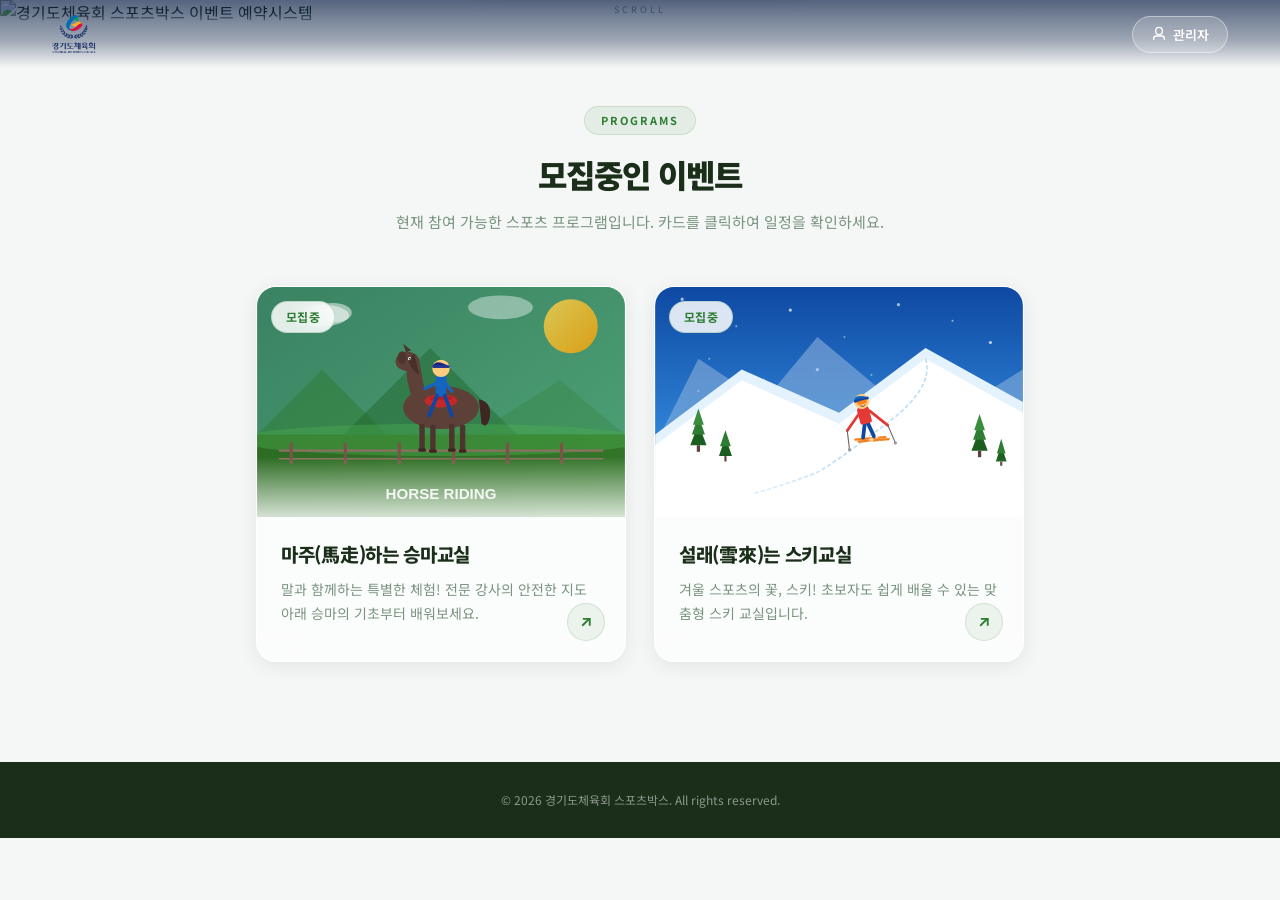
==== index.html @ 3f90113d "모바일/태블릿 반응형 최적화 및 캘린더 로딩 개선 - 3단계 브레이크포인트 추가 (1024px, 768px, 480px) - 모바일 모달 하단 시트(bottom-sheet) 전환 " ====
<!DOCTYPE html>
<html lang="ko">
<head>
    <meta charset="UTF-8">
    <meta name="viewport" content="width=device-width, initial-scale=1.0, viewport-fit=cover">
    <title>경기도체육회 스포츠박스 | 스포츠이벤트 예약</title>
    <link rel="icon" type="image/png" href="images/01_ci.png">
    <link rel="stylesheet" href="css/style.css">
    <link href="https://fonts.googleapis.com/css2?family=Noto+Sans+KR:wght@300;400;500;600;700;900&display=swap" rel="stylesheet">
</head>
<body>
    <!-- Header -->
    <header class="header">
        <div class="header-inner">
            <a href="index.html" class="logo">
                <span class="logo-icon">
                    <img src="images/01_ci.png" alt="경기도체육회 로고">
                </span>
            </a>
            <button class="admin-btn" onclick="location.href='admin.html'">
                <svg width="16" height="16" viewBox="0 0 24 24" fill="none" stroke="currentColor" stroke-width="2"><path d="M12 2a5 5 0 015 5v1a5 5 0 01-10 0V7a5 5 0 015-5z"/><path d="M20 21v-2a4 4 0 00-4-4H8a4 4 0 00-4 4v2"/></svg>
                관리자
            </button>
        </div>
    </header>

    <!-- Hero Section -->
    <section class="hero">
        <div class="hero-bg-image">
            <img src="images/hero-bg.png" alt="경기도체육회 스포츠박스 이벤트 예약시스템">
        </div>
        <div class="hero-overlay"></div>
        <div class="hero-bottom">
            <a href="#events" class="hero-cta cta-primary">
                <span>이벤트 둘러보기</span>
                <svg width="20" height="20" viewBox="0 0 24 24" fill="none" stroke="currentColor" stroke-width="2.5"><path d="M7 17l9.2-9.2M17 17V7.8H7.8"/></svg>
            </a>
            <div class="hero-stats glass">
                <div class="stat-item">
                    <span class="stat-number" id="statEvents">0</span>
                    <span class="stat-label">진행중 이벤트</span>
                </div>
                <div class="stat-divider"></div>
                <div class="stat-item">
                    <span class="stat-number">2026</span>
                    <span class="stat-label">시즌</span>
                </div>
                <div class="stat-divider"></div>
                <div class="stat-item">
                    <span class="stat-number">OPEN</span>
                    <span class="stat-label">모집상태</span>
                </div>
            </div>
        </div>
        <div class="hero-scroll-indicator">
            <div class="scroll-line"></div>
            <span>SCROLL</span>
        </div>
    </section>

    <!-- Events Section -->
    <section id="events" class="events-section">
        <div class="container">
            <div class="section-header">
                <div class="section-tag">PROGRAMS</div>
                <h2 class="section-title">모집중인 이벤트</h2>
                <p class="section-desc">현재 참여 가능한 스포츠 프로그램입니다. 카드를 클릭하여 일정을 확인하세요.</p>
            </div>
            <div class="events-carousel" id="eventsCarousel">
                <!-- JS로 렌더링 -->
            </div>
        </div>
    </section>

    <!-- Event Action Modal -->
    <div class="modal-overlay" id="eventActionModal">
        <div class="modal modal-reservation modal-glass">
            <button class="modal-close" onclick="closeEventActionModal()">
                <svg width="20" height="20" viewBox="0 0 24 24" fill="none" stroke="currentColor" stroke-width="2.5"><line x1="18" y1="6" x2="6" y2="18"/><line x1="6" y1="6" x2="18" y2="18"/></svg>
            </button>
            <div class="modal-header">
                <div class="modal-icon">
                    <svg width="24" height="24" viewBox="0 0 24 24" fill="none" stroke="currentColor" stroke-width="2"><polygon points="23 7 16 12 23 17 23 7"/><rect x="1" y="5" width="15" height="14" rx="2"/></svg>
                </div>
                <h3 id="actionEventTitle">이벤트 선택</h3>
                <p class="modal-subtitle" id="actionEventDesc"></p>
            </div>
            <div style="display:flex;flex-direction:column;gap:10px;padding:0 28px 28px;">
                <button type="button" class="btn-primary" id="btnWatchVideo" onclick="openEventVideo()" style="width:100%;">영상으로 확인하기</button>
                <button type="button" class="btn-submit" onclick="startReservationFromAction()">예약하기</button>
            </div>
        </div>
    </div>

    <!-- Calendar Modal -->
    <div class="modal-overlay" id="calendarModal">
        <div class="modal modal-calendar modal-glass">
            <button class="modal-close" onclick="closeCalendarModal()">
                <svg width="20" height="20" viewBox="0 0 24 24" fill="none" stroke="currentColor" stroke-width="2.5"><line x1="18" y1="6" x2="6" y2="18"/><line x1="6" y1="6" x2="18" y2="18"/></svg>
            </button>
            <div class="modal-header">
                <div class="modal-icon">
                    <svg width="24" height="24" viewBox="0 0 24 24" fill="none" stroke="currentColor" stroke-width="2"><rect x="3" y="4" width="18" height="18" rx="2"/><line x1="16" y1="2" x2="16" y2="6"/><line x1="8" y1="2" x2="8" y2="6"/><line x1="3" y1="10" x2="21" y2="10"/></svg>
                </div>
                <h3 id="calendarEventTitle">이벤트 일정</h3>
                <p id="calendarEventDesc" class="modal-subtitle"></p>
            </div>
            <div class="calendar-nav">
                <button class="cal-nav-btn glass-btn" id="calPrev">
                    <svg width="18" height="18" viewBox="0 0 24 24" fill="none" stroke="currentColor" stroke-width="2.5"><polyline points="15 18 9 12 15 6"/></svg>
                </button>
                <span class="cal-month" id="calMonth"></span>
                <button class="cal-nav-btn glass-btn" id="calNext">
                    <svg width="18" height="18" viewBox="0 0 24 24" fill="none" stroke="currentColor" stroke-width="2.5"><polyline points="9 18 15 12 9 6"/></svg>
                </button>
            </div>
            <div class="calendar-grid">
                <div class="cal-header">
                    <span class="cal-day-name sun">일</span>
                    <span class="cal-day-name">월</span>
                    <span class="cal-day-name">화</span>
                    <span class="cal-day-name">수</span>
                    <span class="cal-day-name">목</span>
                    <span class="cal-day-name">금</span>
                    <span class="cal-day-name sat">토</span>
                </div>
                <div class="cal-body" id="calBody"></div>
            </div>
            <div class="calendar-legend">
                <span class="legend-item"><span class="legend-dot available"></span> 예약가능일</span>
            </div>
        </div>
    </div>

    <!-- Reservation Modal -->
    <div class="modal-overlay" id="reservationModal">
        <div class="modal modal-reservation modal-glass">
            <button class="modal-close" onclick="closeReservationModal()">
                <svg width="20" height="20" viewBox="0 0 24 24" fill="none" stroke="currentColor" stroke-width="2.5"><line x1="18" y1="6" x2="6" y2="18"/><line x1="6" y1="6" x2="18" y2="18"/></svg>
            </button>
            <div class="modal-header">
                <div class="modal-icon purple">
                    <svg width="24" height="24" viewBox="0 0 24 24" fill="none" stroke="currentColor" stroke-width="2"><path d="M16 4h2a2 2 0 012 2v14a2 2 0 01-2 2H6a2 2 0 01-2-2V6a2 2 0 012-2h2"/><rect x="8" y="2" width="8" height="4" rx="1"/></svg>
                </div>
                <h3>예약 신청</h3>
                <p class="modal-subtitle" id="reservationEventName"></p>
            </div>
            <form id="reservationForm" onsubmit="submitReservation(event)">
                <div class="form-group">
                    <label>예약일자</label>
                    <input type="text" id="resDate" readonly class="form-input form-input-glass">
                </div>
                <div class="form-group">
                    <label>단체명 <span class="required">*</span></label>
                    <input type="text" id="resGroup" required class="form-input form-input-glass" placeholder="단체명을 입력하세요">
                </div>
                <div class="form-group">
                    <label>담당자 <span class="required">*</span></label>
                    <input type="text" id="resManager" required class="form-input form-input-glass" placeholder="담당자 성함을 입력하세요">
                </div>
                <div class="form-group">
                    <label>연락처 <span class="required">*</span></label>
                    <input type="tel" id="resContact" required class="form-input form-input-glass" placeholder="010-0000-0000">
                </div>
                <div class="form-group">
                    <label>참여인원 <span class="required">*</span></label>
                    <input type="number" id="resCount" required min="1" class="form-input form-input-glass" placeholder="참여 인원수를 입력하세요">
                    <p class="form-error" id="resError" style="display:none;"></p>
                </div>
                <button type="submit" class="btn-submit" id="btnSubmitRes">예약하기</button>
            </form>
        </div>
    </div>

    <!-- Success Modal -->
    <div class="modal-overlay" id="successModal">
        <div class="modal modal-success modal-glass">
            <div class="success-icon">
                <div class="success-ring"></div>
                <svg viewBox="0 0 80 80" fill="none">
                    <circle cx="40" cy="40" r="36" fill="rgba(76,175,80,0.15)"/>
                    <path d="M24 40 L35 51 L56 30" stroke="#4CAF50" stroke-width="4" stroke-linecap="round" stroke-linejoin="round" fill="none" class="check-path"/>
                </svg>
            </div>
            <h3>예약이 완료되었습니다</h3>
            <p class="success-msg">내부 심사 후 예약이 확정되면<br>담당자분께 연락드리겠습니다.</p>
            <button class="btn-confirm" onclick="closeSuccessModal()">확인</button>
        </div>
    </div>

    <!-- Footer -->
    <footer class="footer glass">
        <div class="container">
            <p>&copy; 2026 경기도체육회 스포츠박스. All rights reserved.</p>
        </div>
    </footer>

    <script src="js/app.js"></script>
</body>
</html>
---- css/style.css ----
/* ===== CSS Variables - Nature/Sports Theme ===== */
:root {
    --primary: #2e7d32;
    --primary-light: #4caf50;
    --primary-dark: #1b5e20;
    --secondary: #1565c0;
    --secondary-light: #42a5f5;
    --accent: #ff8f00;
    --accent-light: #ffb300;

    --bg: #f4f7f5;
    --bg-card: rgba(255, 255, 255, 0.65);
    --bg-card-solid: #ffffff;
    --glass-bg: rgba(255, 255, 255, 0.55);
    --glass-border: rgba(255, 255, 255, 0.7);
    --glass-shadow: 0 8px 32px rgba(0, 0, 0, 0.08);
    --glass-dark: rgba(30, 60, 40, 0.55);
    --glass-dark-border: rgba(255, 255, 255, 0.15);

    --text: #1a2e1a;
    --text-secondary: #4a6350;
    --text-muted: #7a9480;
    --text-white: #ffffff;

    --success: #2e7d32;
    --danger: #c62828;
    --warning: #f57f17;

    --radius: 20px;
    --radius-sm: 12px;
    --radius-xs: 8px;

    --shadow-sm: 0 2px 8px rgba(0,0,0,0.06);
    --shadow-md: 0 4px 20px rgba(0,0,0,0.08);
    --shadow-lg: 0 8px 40px rgba(0,0,0,0.1);
}

/* ===== Reset & Base ===== */
*, *::before, *::after { margin: 0; padding: 0; box-sizing: border-box; }
html { scroll-behavior: smooth; }
body {
    font-family: 'Noto Sans KR', -apple-system, sans-serif;
    background: var(--bg);
    color: var(--text);
    line-height: 1.6;
    overflow-x: hidden;
    min-height: 100vh;
}
a { text-decoration: none; color: inherit; }
button { cursor: pointer; border: none; font-family: inherit; }
input, select, textarea { font-family: inherit; }
.container { max-width: 1200px; margin: 0 auto; padding: 0 24px; }

/* ===== Header ===== */
.header {
    position: absolute; top: 0; left: 0; right: 0; z-index: 100;
    height: 68px;
    background: linear-gradient(180deg, rgba(10, 30, 70, 0.68) 0%, rgba(10, 30, 70, 0.36) 60%, rgba(10, 30, 70, 0) 100%);
    border-bottom: none;
    box-shadow: none;
    transition: all 0.3s;
}
.header.scrolled {
    position: fixed;
    background: linear-gradient(90deg, rgba(21, 101, 192, 0.82) 0%, rgba(46, 125, 50, 0.82) 100%);
    backdrop-filter: blur(12px); -webkit-backdrop-filter: blur(12px);
    box-shadow: 0 8px 24px rgba(0, 0, 0, 0.18);
}
.header-inner {
    max-width: 1200px; margin: 0 auto; padding: 0 12px;
    display: flex; align-items: center; justify-content: space-between; height: 100%;
}
.logo { display: flex; align-items: center; gap: 10px; }
.logo-icon { width: 44px; height: 44px; display: flex; }
.logo-icon svg, .logo-icon img { width: 100%; height: 100%; object-fit: contain; }
.logo-text strong { display: block; font-size: 15px; font-weight: 800; color: var(--primary-dark); }
.logo-text span { font-size: 10px; color: var(--text-muted); letter-spacing: 2px; font-weight: 600; }
.admin-btn {
    display: flex; align-items: center; gap: 6px;
    padding: 8px 18px; border-radius: 50px; font-size: 13px; font-weight: 600;
    color: #fff;
    background: rgba(255, 255, 255, 0.18);
    border: 1px solid rgba(255, 255, 255, 0.42);
    transition: all 0.3s;
}
.admin-btn:hover {
    background: #fff;
    color: #0d2d5f;
    border-color: #fff;
}

/* ===== Hero Section ===== */
.hero {
    position: relative; width: 100%;
    overflow: hidden;
}
.hero-bg-image {
    width: 100%;
    display: block;
}
.hero-bg-image img {
    width: 100%;
    height: auto;
    display: block;
}
.hero-overlay {
    position: absolute; bottom: 0; left: 0; right: 0;
    height: 50%;
    background: linear-gradient(to bottom, transparent 0%, rgba(244,247,245,0.6) 70%, var(--bg) 100%);
    z-index: 1; pointer-events: none;
}
.hero-bottom {
    position: absolute; bottom: 0; left: 0; right: 0;
    z-index: 2;
    display: flex; flex-direction: column; align-items: center; gap: 16px;
    padding: 0 24px 32px; text-align: center;
}
.hero-cta {
    display: inline-flex; align-items: center; gap: 10px;
    padding: 14px 32px; border-radius: 50px;
    font-weight: 700; font-size: 15px; transition: all 0.35s ease;
}
.cta-primary {
    background: var(--primary);
    color: #fff;
    box-shadow: 0 4px 20px rgba(46, 125, 50, 0.35);
}
.cta-primary:hover {
    transform: translateY(-2px);
    box-shadow: 0 8px 30px rgba(46, 125, 50, 0.45);
    background: var(--primary-dark);
}
.cta-primary svg { transition: transform 0.3s; }
.cta-primary:hover svg { transform: translate(3px, -3px); }

.hero-stats {
    display: inline-flex; align-items: center;
    border-radius: 60px; padding: 14px 36px;
    background: rgba(255, 255, 255, 0.7);
    backdrop-filter: blur(16px); -webkit-backdrop-filter: blur(16px);
    border: 1px solid rgba(255, 255, 255, 0.8);
    box-shadow: 0 4px 24px rgba(0, 0, 0, 0.08);
}
.stat-item { text-align: center; padding: 0 20px; }
.stat-number { display: block; font-size: 20px; font-weight: 900; color: var(--primary-dark); }
.stat-label { font-size: 10px; color: var(--text-muted); letter-spacing: 1px; text-transform: uppercase; font-weight: 600; }
.stat-divider { width: 1px; height: 32px; background: rgba(0,0,0,0.08); }

.hero-scroll-indicator {
    position: absolute; bottom: 8px; left: 50%;
    transform: translateX(-50%);
    display: flex; flex-direction: column; align-items: center; gap: 6px;
    color: var(--text-muted); font-size: 9px; letter-spacing: 3px; z-index: 2;
}
.scroll-line {
    width: 1px; height: 28px;
    background: linear-gradient(to bottom, var(--primary-light), transparent);
    animation: scrollPulse 2s ease-in-out infinite;
}
@keyframes scrollPulse {
    0%, 100% { opacity: 0.3; transform: scaleY(0.7); }
    50% { opacity: 1; transform: scaleY(1); }
}

/* ===== Events Section ===== */
.events-section {
    padding: 80px 0 100px;
    position: relative; z-index: 1;
    background: var(--bg);
}
.section-header { text-align: center; margin-bottom: 52px; }
.section-tag {
    display: inline-block;
    background: rgba(46, 125, 50, 0.08);
    border: 1px solid rgba(46, 125, 50, 0.15);
    border-radius: 50px; padding: 5px 16px;
    font-size: 11px; font-weight: 700; letter-spacing: 2px;
    color: var(--primary);
    margin-bottom: 14px;
}
.section-title {
    font-size: 32px; font-weight: 900; margin-bottom: 10px;
    color: var(--text); letter-spacing: -1px;
}
.section-desc { color: var(--text-muted); font-size: 15px; }

/* ===== Event Cards ===== */
.events-carousel {
    display: flex; gap: 28px; justify-content: center; flex-wrap: wrap;
}
.event-card {
    width: 370px; border-radius: var(--radius); overflow: hidden;
    background: var(--bg-card);
    backdrop-filter: blur(16px); -webkit-backdrop-filter: blur(16px);
    border: 1px solid rgba(255, 255, 255, 0.8);
    transition: all 0.45s cubic-bezier(0.23, 1, 0.32, 1);
    cursor: pointer; position: relative;
    box-shadow: var(--shadow-md);
}
.event-card:hover {
    transform: translateY(-10px);
    box-shadow: 0 16px 48px rgba(46, 125, 50, 0.15),
                0 4px 12px rgba(0, 0, 0, 0.06);
    border-color: rgba(46, 125, 50, 0.2);
}
.event-card-image {
    width: 100%; height: 230px; overflow: hidden; position: relative;
}
.event-card-image::after {
    content: ''; position: absolute; bottom: 0; left: 0; right: 0; height: 60px;
    background: linear-gradient(to top, rgba(255,255,255,0.8), transparent);
}
.event-card-image img, .event-card-image svg {
    width: 100%; height: 100%; object-fit: cover; display: block;
    transition: transform 0.5s cubic-bezier(0.23, 1, 0.32, 1);
}
.event-card:hover .event-card-image img,
.event-card:hover .event-card-image svg {
    transform: scale(1.06);
}
.event-card-badge {
    position: absolute; top: 14px; left: 14px; z-index: 2;
    padding: 5px 14px; border-radius: 50px; font-size: 12px; font-weight: 700;
    background: rgba(255,255,255,0.85);
    backdrop-filter: blur(8px); -webkit-backdrop-filter: blur(8px);
    border: 1px solid rgba(46, 125, 50, 0.2);
    color: var(--primary);
    letter-spacing: 0.3px;
}
.event-card-badge.closed {
    color: var(--text-muted); border-color: rgba(0,0,0,0.08);
}
.event-card-badge.preparing {
    color: var(--warning); border-color: rgba(245,127,23,0.2);
}
.event-card-body {
    padding: 22px 24px 24px; position: relative;
}
.event-card-title {
    font-size: 19px; font-weight: 800; margin-bottom: 8px;
    color: var(--text); letter-spacing: -0.3px;
}
.event-card-desc {
    font-size: 14px; color: var(--text-muted); line-height: 1.7;
    margin-bottom: 12px;
}
.event-card-arrow {
    position: absolute; bottom: 20px; right: 20px;
    width: 38px; height: 38px; border-radius: 50%;
    background: rgba(46, 125, 50, 0.08);
    border: 1px solid rgba(46, 125, 50, 0.15);
    display: flex; align-items: center; justify-content: center;
    transition: all 0.3s ease; color: var(--primary);
}
.event-card:hover .event-card-arrow {
    background: var(--primary); color: #fff;
    transform: translate(2px, -2px);
    box-shadow: 0 4px 12px rgba(46,125,50,0.25);
}

/* ===== Modals ===== */
.modal-overlay {
    display: none; position: fixed; inset: 0; z-index: 1000;
    background: rgba(0, 0, 0, 0.35);
    backdrop-filter: blur(6px); -webkit-backdrop-filter: blur(6px);
    justify-content: center; align-items: center;
    animation: fadeIn 0.2s;
}
.modal-overlay.active { display: flex; }
.modal {
    position: relative; max-height: 90vh; overflow-y: auto;
    animation: modalSlideUp 0.4s cubic-bezier(0.23, 1, 0.32, 1);
    border-radius: var(--radius);
    background: rgba(255, 255, 255, 0.82);
    backdrop-filter: blur(24px); -webkit-backdrop-filter: blur(24px);
    border: 1px solid rgba(255, 255, 255, 0.9);
    box-shadow: 0 25px 80px rgba(0, 0, 0, 0.12);
}
.modal-close {
    position: absolute; top: 16px; right: 16px;
    background: rgba(0,0,0,0.04); border: 1px solid rgba(0,0,0,0.06);
    border-radius: 50%; width: 34px; height: 34px;
    display: flex; align-items: center; justify-content: center;
    color: var(--text-muted); transition: all 0.3s; line-height: 1;
}
.modal-close:hover { background: rgba(198,40,40,0.08); color: var(--danger); border-color: rgba(198,40,40,0.15); }
.modal-header { padding: 28px 28px 12px; }
.modal-header h3 { font-size: 20px; font-weight: 800; color: var(--text); }
.modal-subtitle { color: var(--text-muted); font-size: 13px; margin-top: 4px; }
.modal-icon {
    width: 44px; height: 44px; border-radius: 12px;
    background: rgba(46, 125, 50, 0.08);
    border: 1px solid rgba(46, 125, 50, 0.12);
    display: flex; align-items: center; justify-content: center;
    margin-bottom: 14px; color: var(--primary);
}
.modal-icon.purple {
    background: rgba(21, 101, 192, 0.08);
    border-color: rgba(21, 101, 192, 0.12);
    color: var(--secondary);
}

/* Calendar Modal */
.modal-calendar { width: 500px; padding-bottom: 20px; }
.calendar-nav {
    display: flex; align-items: center; justify-content: center; gap: 18px;
    padding: 8px 28px 14px;
}
.cal-nav-btn {
    width: 36px; height: 36px; border-radius: 10px;
    display: flex; align-items: center; justify-content: center;
    color: var(--text-secondary);
    background: rgba(0,0,0,0.03); border: 1px solid rgba(0,0,0,0.06);
    transition: all 0.2s;
}
.cal-nav-btn:hover { background: var(--primary); color: #fff; border-color: var(--primary); }
.cal-nav-btn:disabled {
    opacity: 0.35;
    cursor: not-allowed;
    pointer-events: none;
}
.cal-month { font-size: 17px; font-weight: 800; min-width: 130px; text-align: center; color: var(--text); }
.calendar-grid { padding: 0 22px; }
.cal-header {
    display: grid; grid-template-columns: repeat(7, 1fr); text-align: center;
    margin-bottom: 6px;
}
.cal-day-name {
    font-size: 12px; font-weight: 700; padding: 8px 0;
    color: var(--text-muted); letter-spacing: 1px;
}
.cal-day-name.sun { color: var(--danger); }
.cal-day-name.sat { color: var(--secondary); }
.cal-body { display: grid; grid-template-columns: repeat(7, 1fr); gap: 3px; }
.cal-day {
    aspect-ratio: 1; display: flex; align-items: center; justify-content: center;
    border-radius: 10px; font-size: 14px; font-weight: 500;
    color: var(--text-muted); position: relative;
    transition: all 0.2s ease;
}
.cal-day.other { color: #ccc; }
.cal-day.today {
    font-weight: 800; color: var(--primary);
    background: rgba(46, 125, 50, 0.06);
}
.cal-day.available {
    background: rgba(46, 125, 50, 0.08);
    border: 1px solid rgba(46, 125, 50, 0.15);
    color: var(--primary); cursor: pointer; font-weight: 700;
}
.cal-day.available:hover {
    background: var(--primary); color: #fff;
    border-color: var(--primary);
    transform: scale(1.08);
    box-shadow: 0 4px 12px rgba(46,125,50,0.25);
}
.cal-day.available::after {
    content: ''; position: absolute; bottom: 4px; width: 4px; height: 4px;
    border-radius: 50%; background: var(--primary-light);
}

/* Calendar Skeleton Loading */
.skeleton-day {
    pointer-events: none;
}
.skeleton-pulse {
    width: 60%; height: 14px; border-radius: 4px;
    background: linear-gradient(90deg, rgba(0,0,0,0.04) 25%, rgba(0,0,0,0.08) 50%, rgba(0,0,0,0.04) 75%);
    background-size: 200% 100%;
    animation: shimmer 1.5s ease-in-out infinite;
}
@keyframes shimmer {
    0% { background-position: 200% 0; }
    100% { background-position: -200% 0; }
}

.calendar-legend {
    display: flex; gap: 20px; justify-content: center; padding: 18px;
    font-size: 12px; color: var(--text-muted);
}
.legend-item { display: flex; align-items: center; gap: 6px; }
.legend-dot { width: 8px; height: 8px; border-radius: 50%; display: inline-block; }
.legend-dot.available { background: var(--primary-light); }

/* Form Error */
.form-error {
    color: var(--danger); font-size: 13px; font-weight: 600;
    margin-top: 6px; padding: 6px 10px;
    background: rgba(198,40,40,0.06);
    border: 1px solid rgba(198,40,40,0.12);
    border-radius: var(--radius-xs);
}

/* Reservation Modal */
.modal-reservation { width: 440px; padding: 0 28px 28px; }
.form-group { margin-bottom: 16px; }
.form-group label {
    display: block; font-size: 12px; font-weight: 700; margin-bottom: 6px;
    color: var(--text-secondary); letter-spacing: 0.3px;
}
.required { color: var(--danger); }
.form-input {
    width: 100%; padding: 12px 14px;
    border: 1.5px solid rgba(0,0,0,0.08);
    border-radius: var(--radius-sm); font-size: 14px;
    background: rgba(255,255,255,0.6);
    backdrop-filter: blur(8px); -webkit-backdrop-filter: blur(8px);
    color: var(--text);
    outline: none; transition: all 0.3s;
}
.form-input:focus {
    border-color: var(--primary);
    background: rgba(255,255,255,0.9);
    box-shadow: 0 0 0 3px rgba(46, 125, 50, 0.08);
}
.form-input::placeholder { color: #aaa; }
textarea.form-input { resize: vertical; }
select.form-input { cursor: pointer; }
.btn-submit {
    width: 100%; padding: 13px; border-radius: var(--radius-sm);
    background: var(--primary);
    color: #fff; font-size: 15px; font-weight: 700; margin-top: 8px;
    transition: all 0.3s; border: none;
    box-shadow: 0 4px 16px rgba(46,125,50,0.25);
}
.btn-submit:hover {
    background: var(--primary-dark);
    box-shadow: 0 6px 24px rgba(46,125,50,0.35);
    transform: translateY(-1px);
}
.btn-submit:disabled { opacity: 0.5; cursor: not-allowed; transform: none; box-shadow: none; }

/* Success Modal */
.modal-success {
    width: 380px; padding: 48px 32px 36px; text-align: center;
}
.success-icon { margin-bottom: 20px; position: relative; display: inline-block; }
.success-icon svg { width: 80px; height: 80px; position: relative; z-index: 1; }
.success-ring {
    position: absolute; inset: -8px; border-radius: 50%;
    border: 2px solid rgba(46, 125, 50, 0.25);
    animation: ringPulse 2s ease-in-out infinite;
}
@keyframes ringPulse {
    0%, 100% { transform: scale(1); opacity: 0.5; }
    50% { transform: scale(1.15); opacity: 0; }
}
.check-path {
    stroke-dasharray: 60; stroke-dashoffset: 60;
    animation: drawCheck 0.6s ease-out 0.3s forwards;
}
@keyframes drawCheck { to { stroke-dashoffset: 0; } }
.modal-success h3 { font-size: 19px; font-weight: 800; margin-bottom: 10px; color: var(--primary); }
.success-msg { color: var(--text-muted); font-size: 14px; line-height: 1.8; margin-bottom: 28px; }
.btn-confirm {
    padding: 12px 48px; border-radius: var(--radius-sm);
    background: var(--primary); color: #fff;
    font-size: 15px; font-weight: 700; transition: all 0.3s;
    border: none; box-shadow: 0 4px 16px rgba(46,125,50,0.2);
}
.btn-confirm:hover { background: var(--primary-dark); transform: translateY(-1px); }

/* ===== Footer ===== */
.footer {
    position: relative; z-index: 1;
    background: #1a2e1a;
    text-align: center; padding: 28px 0; font-size: 12px;
    color: rgba(255,255,255,0.5);
}

/* ===== Animations ===== */
@keyframes fadeIn { from { opacity: 0; } to { opacity: 1; } }
@keyframes modalSlideUp {
    from { opacity: 0; transform: translateY(30px) scale(0.97); }
    to { opacity: 1; transform: translateY(0) scale(1); }
}

/* ============================================
   ADMIN STYLES
   ============================================ */
.admin-body { background: var(--bg); color: var(--text); }

/* Login */
.login-screen {
    min-height: 100vh; display: flex; align-items: center; justify-content: center;
    position: relative; overflow: hidden;
    background: linear-gradient(135deg, #e8f5e9 0%, #e3f2fd 100%);
}
.login-screen::before {
    content: ''; position: absolute; width: 500px; height: 500px;
    background: radial-gradient(circle, rgba(46,125,50,0.15), transparent 70%);
    top: 50%; left: 50%; transform: translate(-50%, -50%);
}
.login-card {
    background: rgba(255, 255, 255, 0.75);
    backdrop-filter: blur(24px); -webkit-backdrop-filter: blur(24px);
    border: 1px solid rgba(255, 255, 255, 0.9);
    border-radius: var(--radius); padding: 44px 40px;
    width: 400px; box-shadow: 0 20px 60px rgba(0, 0, 0, 0.08);
    position: relative; z-index: 1;
}
.login-logo { text-align: left; margin-bottom: 32px; }
.login-logo .logo-icon { margin: 0 0 14px; display: flex; justify-content: flex-start; }
.login-logo .logo-icon svg { width: 52px; height: 52px; }
.login-logo h2 { font-size: 20px; font-weight: 800; color: var(--text); }
.login-logo p { color: var(--text-muted); font-size: 13px; margin-top: 4px; }
.login-error { color: var(--danger); font-size: 13px; margin-bottom: 8px; min-height: 20px; }

/* Admin Layout */
.admin-header {
    background: rgba(255, 255, 255, 0.85);
    backdrop-filter: blur(20px); -webkit-backdrop-filter: blur(20px);
    border-bottom: 1px solid rgba(0,0,0,0.06);
    height: 60px; position: sticky; top: 0; z-index: 50;
}
.admin-header-right { display: flex; gap: 8px; }
.btn-outline {
    padding: 7px 16px; border-radius: var(--radius-xs); font-size: 13px; font-weight: 600;
    background: rgba(0,0,0,0.02); border: 1px solid rgba(0,0,0,0.08);
    color: var(--text-secondary); transition: all 0.3s;
}
.btn-outline:hover { border-color: var(--primary); color: var(--primary); background: rgba(46,125,50,0.04); }
.admin-content { display: flex; min-height: calc(100vh - 60px); }

.admin-sidebar {
    width: 230px;
    background: rgba(255, 255, 255, 0.6);
    backdrop-filter: blur(12px); -webkit-backdrop-filter: blur(12px);
    border-right: 1px solid rgba(0,0,0,0.05);
    padding: 20px 0;
}
.admin-sidebar ul { list-style: none; }
.admin-sidebar li {
    display: flex; align-items: center; gap: 10px;
    padding: 12px 24px; font-size: 14px; font-weight: 500;
    cursor: pointer; transition: all 0.3s; color: var(--text-secondary);
    border-left: 3px solid transparent; margin: 2px 0;
}
.admin-sidebar li:hover { background: rgba(46,125,50,0.04); color: var(--primary); }
.admin-sidebar li.active {
    background: rgba(46, 125, 50, 0.06);
    color: var(--primary); font-weight: 700;
    border-left-color: var(--primary);
}
.admin-main { flex: 1; padding: 28px 32px; }

/* Admin Views */
.view-header {
    display: flex; align-items: center; justify-content: space-between;
    margin-bottom: 24px;
}
.view-header h2 { font-size: 22px; font-weight: 800; color: var(--text); }
.btn-primary {
    padding: 10px 22px; border-radius: var(--radius-sm);
    background: var(--primary);
    color: #fff; font-size: 14px; font-weight: 700; transition: all 0.3s;
    box-shadow: 0 4px 12px rgba(46,125,50,0.2);
}
.btn-primary:hover { background: var(--primary-dark); box-shadow: 0 6px 20px rgba(46,125,50,0.3); transform: translateY(-1px); }
.btn-primary:disabled { opacity: 0.5; cursor: not-allowed; box-shadow: none; transform: none; }
.btn-back {
    background: none; font-size: 14px; color: var(--text-muted); margin-right: 12px;
    font-weight: 500; transition: color 0.2s;
}
.btn-back:hover { color: var(--primary); }

/* Tables */
.data-table {
    width: 100%; border-collapse: collapse;
    background: rgba(255, 255, 255, 0.65);
    backdrop-filter: blur(12px); -webkit-backdrop-filter: blur(12px);
    border: 1px solid rgba(0,0,0,0.05);
    border-radius: var(--radius); overflow: hidden;
    box-shadow: var(--shadow-sm);
}
.data-table th {
    background: rgba(0,0,0,0.02); padding: 13px 16px; text-align: left;
    font-size: 11px; font-weight: 700; color: var(--text-muted);
    letter-spacing: 0.8px; text-transform: uppercase;
    border-bottom: 1px solid rgba(0,0,0,0.05);
}
.data-table td {
    padding: 13px 16px; font-size: 14px;
    border-top: 1px solid rgba(0,0,0,0.03);
}
.data-table tr:hover td { background: rgba(46,125,50,0.02); }
.btn-sm {
    padding: 5px 12px; border-radius: var(--radius-xs); font-size: 12px; font-weight: 600;
    margin-right: 4px; transition: all 0.3s; border: 1px solid transparent;
}
.btn-sm:disabled {
    opacity: 0.5;
    cursor: not-allowed;
}
.btn-edit { background: rgba(21,101,192,0.06); color: var(--secondary); border-color: rgba(21,101,192,0.12); }
.btn-edit:hover { background: var(--secondary); color: #fff; }
.btn-delete { background: rgba(198,40,40,0.06); color: var(--danger); border-color: rgba(198,40,40,0.1); }
.btn-delete:hover { background: var(--danger); color: #fff; }
.btn-detail { background: rgba(46,125,50,0.06); color: var(--primary); border-color: rgba(46,125,50,0.12); }
.btn-detail:hover { background: var(--primary); color: #fff; }
.btn-success { background: rgba(46,125,50,0.08); color: var(--primary); border-color: rgba(46,125,50,0.18); }
.btn-success:hover { background: var(--primary); color: #fff; }

.booking-toggle {
    display: flex; align-items: center; gap: 8px;
}
.booking-toggle .btn-sm { margin-right: 0; }

/* Status Badges */
.status-badge {
    display: inline-block; padding: 4px 12px; border-radius: 50px;
    font-size: 11px; font-weight: 700; border: 1px solid transparent;
}
.status-open { background: rgba(46,125,50,0.08); color: var(--primary); border-color: rgba(46,125,50,0.15); }
.status-closed { background: rgba(0,0,0,0.04); color: var(--text-muted); border-color: rgba(0,0,0,0.06); }
.status-preparing { background: rgba(245,127,23,0.08); color: var(--warning); border-color: rgba(245,127,23,0.15); }
.status-pending { background: rgba(255,143,0,0.08); color: var(--accent); border-color: rgba(255,143,0,0.15); }
.status-confirmed { background: rgba(46,125,50,0.08); color: var(--primary); border-color: rgba(46,125,50,0.15); }

/* Tabs */
.detail-tabs { display: flex; gap: 4px; margin-bottom: 24px; }
.tab-btn {
    padding: 10px 24px; border-radius: var(--radius-sm) var(--radius-sm) 0 0;
    font-size: 14px; font-weight: 600;
    background: rgba(0,0,0,0.03); color: var(--text-muted);
    border: 1px solid rgba(0,0,0,0.05); border-bottom: none;
    transition: all 0.3s;
}
.tab-btn.active { background: var(--primary); color: #fff; border-color: transparent; }

/* Schedule Form */
.schedule-form {
    background: rgba(255, 255, 255, 0.6);
    backdrop-filter: blur(12px); -webkit-backdrop-filter: blur(12px);
    border: 1px solid rgba(0,0,0,0.05);
    border-radius: var(--radius); padding: 22px 24px;
    margin-bottom: 20px;
}
.schedule-form h4 { font-size: 15px; font-weight: 700; margin-bottom: 14px; color: var(--text); }
.schedule-form-row { display: flex; gap: 12px; align-items: flex-end; }
.schedule-form-row .form-group { flex: 1; margin-bottom: 0; }

/* Event Table Wrap */
.event-table-wrap { overflow-x: auto; }

/* Loading */
.loading-block {
    display: flex;
    align-items: center;
    justify-content: center;
    gap: 10px;
    width: 100%;
    min-height: 120px;
    color: var(--text-muted);
    font-weight: 600;
}
.loading-block.table-loading {
    min-height: auto;
    padding: 24px 0;
}
.loading-spinner {
    width: 18px;
    height: 18px;
    border-radius: 50%;
    border: 2px solid rgba(46, 125, 50, 0.2);
    border-top-color: var(--primary);
    animation: spin 0.8s linear infinite;
}
@keyframes spin {
    to { transform: rotate(360deg); }
}

/* ===== Responsive - Tablet (1024px) ===== */
@media (max-width: 1024px) {
    .container { padding: 0 20px; }
    .events-section { padding: 60px 0 80px; }
    .section-title { font-size: 28px; }
    .event-card { width: 320px; }
    .event-card-image { height: 200px; }
    .admin-sidebar { width: 190px; }
    .admin-main { padding: 24px; }
    .hero-stats { padding: 12px 24px; }
    .stat-item { padding: 0 14px; }
    .stat-number { font-size: 18px; }
    .data-table th, .data-table td { padding: 11px 12px; font-size: 13px; }
}

/* ===== Responsive - Small Tablet / Large Mobile (768px) ===== */
@media (max-width: 768px) {
    .container { padding: 0 16px; }

    /* Hero */
    .header { height: 56px; }
    .logo-icon { width: 36px; height: 36px; }
    .admin-btn { padding: 6px 14px; font-size: 12px; }
    .hero-bottom { padding-bottom: 16px; gap: 12px; }
    .hero-cta { padding: 12px 24px; font-size: 14px; }
    .hero-stats { flex-direction: column; gap: 6px; padding: 12px 24px; border-radius: var(--radius); }
    .stat-divider { width: 40px; height: 1px; }
    .hero-scroll-indicator { display: none; }

    /* Events */
    .events-section { padding: 48px 0 64px; }
    .section-header { margin-bottom: 36px; }
    .section-title { font-size: 24px; }
    .section-desc { font-size: 14px; }
    .events-carousel { flex-direction: column; align-items: center; gap: 20px; }
    .event-card { width: 100%; max-width: 420px; }
    .event-card-image { height: 200px; }
    .event-card-title { font-size: 17px; }
    .event-card-desc { font-size: 13px; }

    /* Modals */
    .modal-calendar, .modal-reservation, .modal-success { width: 92vw; max-width: 500px; }
    .modal-reservation { padding: 0 20px 20px; }
    .modal-header { padding: 24px 20px 10px; }
    .modal-header h3 { font-size: 18px; }
    .calendar-grid { padding: 0 14px; }
    .cal-day { font-size: 13px; }
    .cal-month { font-size: 15px; }

    /* Forms */
    .form-input { padding: 11px 12px; font-size: 14px; }
    .btn-submit { padding: 12px; font-size: 14px; }

    /* Admin */
    .admin-sidebar { display: none; }
    .admin-content { flex-direction: column; }
    .admin-main { padding: 16px; }
    .admin-header .header-inner { padding: 0 12px; }
    .admin-header-right { gap: 4px; }
    .btn-outline { padding: 6px 10px; font-size: 12px; }
    .view-header { flex-direction: column; gap: 12px; align-items: flex-start; }
    .view-header h2 { font-size: 19px; }
    .schedule-form-row { flex-direction: column; }
    .login-card { width: 90vw; max-width: 400px; padding: 32px 28px; }
    .login-logo h2 { font-size: 18px; }

    /* Table horizontal scroll */
    .event-table-wrap { margin: 0 -16px; padding: 0 16px; }
    .data-table { min-width: 560px; }
    .booking-toggle { flex-wrap: wrap; }
}

/* ===== Responsive - Mobile (480px) ===== */
@media (max-width: 480px) {
    .container { padding: 0 12px; }

    /* Hero */
    .header { height: 50px; }
    .header-inner { padding: 0 8px; }
    .logo-icon { width: 32px; height: 32px; }
    .admin-btn { padding: 5px 10px; font-size: 11px; gap: 4px; }
    .admin-btn svg { width: 14px; height: 14px; }
    .hero-bottom { padding-bottom: 12px; gap: 10px; }
    .hero-cta { padding: 10px 20px; font-size: 13px; gap: 8px; border-radius: 40px; }
    .hero-stats { padding: 10px 20px; border-radius: 16px; gap: 4px; }
    .stat-number { font-size: 16px; }
    .stat-label { font-size: 9px; }
    .stat-divider { width: 32px; }

    /* Events */
    .events-section { padding: 36px 0 48px; }
    .section-header { margin-bottom: 28px; }
    .section-tag { font-size: 10px; padding: 4px 12px; }
    .section-title { font-size: 21px; }
    .section-desc { font-size: 13px; }
    .events-carousel { gap: 16px; }
    .event-card { max-width: 100%; }
    .event-card-image { height: 180px; }
    .event-card-body { padding: 18px 18px 20px; }
    .event-card-title { font-size: 16px; }
    .event-card-desc { font-size: 12px; line-height: 1.6; margin-bottom: 8px; }
    .event-card-arrow { width: 34px; height: 34px; bottom: 16px; right: 16px; }

    /* Modals */
    .modal-overlay { align-items: flex-end; }
    .modal {
        border-radius: var(--radius) var(--radius) 0 0;
        max-height: 85vh;
        width: 100vw !important;
        max-width: 100vw !important;
        animation: modalSlideUpMobile 0.35s cubic-bezier(0.23, 1, 0.32, 1);
    }
    .modal-close { top: 12px; right: 12px; width: 30px; height: 30px; }
    .modal-header { padding: 20px 16px 8px; }
    .modal-header h3 { font-size: 17px; }
    .modal-subtitle { font-size: 12px; }
    .modal-icon { width: 38px; height: 38px; border-radius: 10px; margin-bottom: 10px; }
    .modal-reservation { padding: 0 16px 16px; }

    /* Calendar */
    .calendar-nav { padding: 6px 16px 10px; gap: 12px; }
    .cal-nav-btn { width: 32px; height: 32px; border-radius: 8px; }
    .cal-month { font-size: 14px; min-width: 110px; }
    .calendar-grid { padding: 0 10px; }
    .cal-day-name { font-size: 11px; padding: 6px 0; }
    .cal-day { font-size: 12px; border-radius: 8px; }
    .cal-day.available::after { width: 3px; height: 3px; bottom: 3px; }
    .calendar-legend { padding: 14px; font-size: 11px; }

    /* Forms */
    .form-group { margin-bottom: 12px; }
    .form-group label { font-size: 11px; margin-bottom: 5px; }
    .form-input { padding: 10px 12px; font-size: 13px; border-radius: 10px; }
    .btn-submit { padding: 11px; font-size: 13px; border-radius: 10px; }

    /* Success */
    .modal-success { padding: 36px 24px 28px; }
    .success-icon svg { width: 64px; height: 64px; }
    .modal-success h3 { font-size: 17px; }
    .success-msg { font-size: 13px; margin-bottom: 22px; }
    .btn-confirm { padding: 10px 40px; font-size: 14px; }

    /* Admin */
    .admin-header { height: 52px; }
    .admin-main { padding: 12px; }
    .view-header h2 { font-size: 17px; }
    .btn-primary { padding: 8px 16px; font-size: 13px; }
    .detail-tabs { gap: 2px; }
    .tab-btn { padding: 8px 16px; font-size: 13px; }
    .schedule-form { padding: 16px; }
    .schedule-form h4 { font-size: 14px; margin-bottom: 10px; }
    .login-card { padding: 28px 20px; }
    .login-logo .logo-icon svg { width: 44px; height: 44px; }
    .login-logo h2 { font-size: 17px; }
    .btn-sm { padding: 4px 10px; font-size: 11px; }
    .status-badge { font-size: 10px; padding: 3px 10px; }
    .event-table-wrap { margin: 0 -12px; padding: 0 12px; }

    /* Footer */
    .footer { padding: 20px 0; font-size: 11px; }
}

/* Mobile bottom-sheet modal animation */
@keyframes modalSlideUpMobile {
    from { opacity: 0; transform: translateY(100%); }
    to { opacity: 1; transform: translateY(0); }
}

/* ===== Touch-friendly: increase tap targets ===== */
@media (hover: none) and (pointer: coarse) {
    .cal-day.available { min-height: 44px; }
    .btn-sm { padding: 8px 14px; font-size: 12px; }
    .btn-outline { padding: 8px 14px; }
    .admin-btn { padding: 8px 16px; }
    .modal-close { width: 38px; height: 38px; }
    .cal-nav-btn { width: 40px; height: 40px; }
    .tab-btn { padding: 10px 20px; }
    .event-card { transform: none !important; }
}

/* ===== Scrollbar ===== */
::-webkit-scrollbar { width: 6px; }
::-webkit-scrollbar-track { background: transparent; }
::-webkit-scrollbar-thumb { background: rgba(0,0,0,0.1); border-radius: 3px; }
::-webkit-scrollbar-thumb:hover { background: rgba(0,0,0,0.18); }

/* ===== Selection ===== */
::selection { background: rgba(46, 125, 50, 0.15); color: var(--text); }
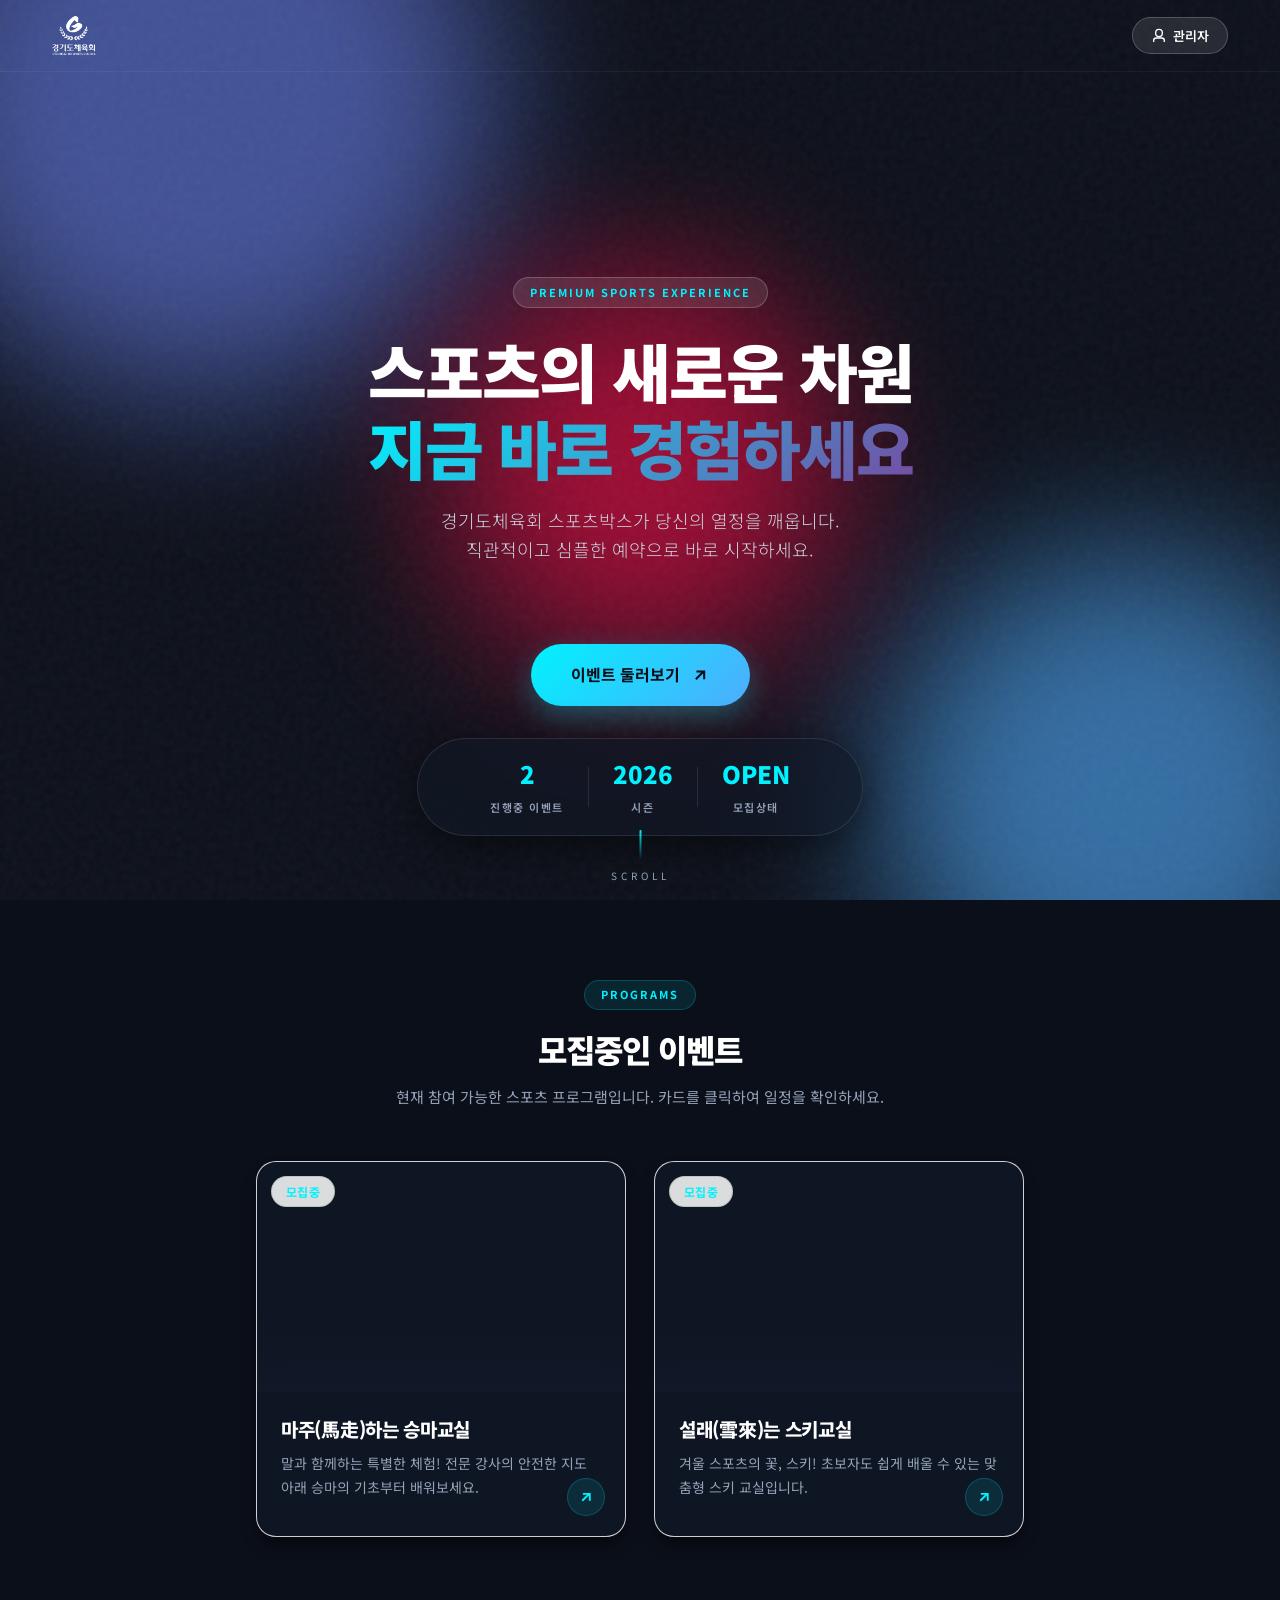
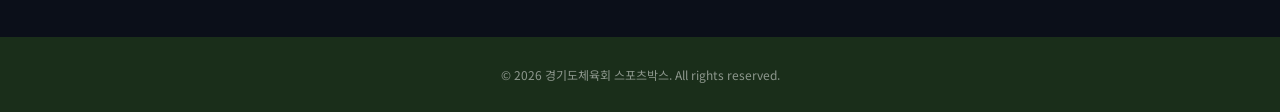
==== commit 16baf476: "Update styles to premium dark theme" ====
--- a/index.html
+++ b/index.html
@@ -26,16 +26,25 @@
 
     <!-- Hero Section -->
     <section class="hero">
-        <div class="hero-bg-image">
-            <img src="images/hero-bg.png" alt="경기도체육회 스포츠박스 이벤트 예약시스템">
-        </div>
-        <div class="hero-overlay"></div>
+        <div class="hero-animated-bg">
+            <div class="gradient-sphere sphere-1"></div>
+            <div class="gradient-sphere sphere-2"></div>
+            <div class="gradient-sphere sphere-3"></div>
+        </div>
+        <div class="hero-overlay-noise"></div>
+        
+        <div class="hero-main-content">
+            <span class="hero-badge">PREMIUM SPORTS EXPERIENCE</span>
+            <h1 class="hero-title">스포츠의 새로운 차원<br><span class="text-gradient">지금 바로 경험하세요</span></h1>
+            <p class="hero-subtitle">경기도체육회 스포츠박스가 당신의 열정을 깨웁니다.<br>직관적이고 심플한 예약으로 바로 시작하세요.</p>
+        </div>
+
         <div class="hero-bottom">
             <a href="#events" class="hero-cta cta-primary">
                 <span>이벤트 둘러보기</span>
                 <svg width="20" height="20" viewBox="0 0 24 24" fill="none" stroke="currentColor" stroke-width="2.5"><path d="M7 17l9.2-9.2M17 17V7.8H7.8"/></svg>
             </a>
-            <div class="hero-stats glass">
+            <div class="hero-stats">
                 <div class="stat-item">
                     <span class="stat-number" id="statEvents">0</span>
                     <span class="stat-label">진행중 이벤트</span>
--- a/css/style.css
+++ b/css/style.css
@@ -1,38 +1,38 @@
-/* ===== CSS Variables - Nature/Sports Theme ===== */
+/* ===== CSS Variables - Premium Modern Dark Theme ===== */
 :root {
-    --primary: #2e7d32;
-    --primary-light: #4caf50;
-    --primary-dark: #1b5e20;
-    --secondary: #1565c0;
-    --secondary-light: #42a5f5;
-    --accent: #ff8f00;
-    --accent-light: #ffb300;
-
-    --bg: #f4f7f5;
-    --bg-card: rgba(255, 255, 255, 0.65);
-    --bg-card-solid: #ffffff;
-    --glass-bg: rgba(255, 255, 255, 0.55);
-    --glass-border: rgba(255, 255, 255, 0.7);
-    --glass-shadow: 0 8px 32px rgba(0, 0, 0, 0.08);
-    --glass-dark: rgba(30, 60, 40, 0.55);
-    --glass-dark-border: rgba(255, 255, 255, 0.15);
-
-    --text: #1a2e1a;
-    --text-secondary: #4a6350;
-    --text-muted: #7a9480;
+    --primary: #00f2fe;
+    --primary-light: #4facfe;
+    --primary-dark: #006ebc;
+    --secondary: #667eea;
+    --secondary-light: #764ba2;
+    --accent: #ff0844;
+    --accent-light: #ffb199;
+
+    --bg: #0b0f19;
+    --bg-card: rgba(17, 24, 39, 0.75);
+    --bg-card-solid: #111827;
+    --glass-bg: rgba(11, 15, 25, 0.45);
+    --glass-border: rgba(255, 255, 255, 0.1);
+    --glass-shadow: 0 8px 32px rgba(0, 0, 0, 0.6);
+    --glass-dark: rgba(0, 0, 0, 0.7);
+    --glass-dark-border: rgba(255, 255, 255, 0.05);
+
+    --text: #ffffff;
+    --text-secondary: #cbd5e1;
+    --text-muted: #94a3b8;
     --text-white: #ffffff;
 
-    --success: #2e7d32;
-    --danger: #c62828;
-    --warning: #f57f17;
+    --success: #10b981;
+    --danger: #ef4444;
+    --warning: #f59e0b;
 
     --radius: 20px;
     --radius-sm: 12px;
     --radius-xs: 8px;
 
-    --shadow-sm: 0 2px 8px rgba(0,0,0,0.06);
-    --shadow-md: 0 4px 20px rgba(0,0,0,0.08);
-    --shadow-lg: 0 8px 40px rgba(0,0,0,0.1);
+    --shadow-sm: 0 4px 6px -1px rgba(0,0,0,0.5);
+    --shadow-md: 0 10px 15px -3px rgba(0,0,0,0.5);
+    --shadow-lg: 0 20px 25px -5px rgba(0,0,0,0.5);
 }
 
 /* ===== Reset & Base ===== */
@@ -54,112 +54,150 @@
 /* ===== Header ===== */
 .header {
     position: absolute; top: 0; left: 0; right: 0; z-index: 100;
-    height: 68px;
-    background: linear-gradient(180deg, rgba(10, 30, 70, 0.68) 0%, rgba(10, 30, 70, 0.36) 60%, rgba(10, 30, 70, 0) 100%);
-    border-bottom: none;
+    height: 72px;
+    background: transparent;
+    border-bottom: 1px solid rgba(255,255,255,0.05);
     box-shadow: none;
-    transition: all 0.3s;
+    transition: all 0.4s ease;
 }
 .header.scrolled {
     position: fixed;
-    background: linear-gradient(90deg, rgba(21, 101, 192, 0.82) 0%, rgba(46, 125, 50, 0.82) 100%);
-    backdrop-filter: blur(12px); -webkit-backdrop-filter: blur(12px);
-    box-shadow: 0 8px 24px rgba(0, 0, 0, 0.18);
+    background: rgba(11, 15, 25, 0.85);
+    backdrop-filter: blur(16px); -webkit-backdrop-filter: blur(16px);
+    box-shadow: 0 8px 32px rgba(0, 0, 0, 0.5);
+    border-bottom: 1px solid rgba(255,255,255,0.1);
 }
 .header-inner {
     max-width: 1200px; margin: 0 auto; padding: 0 12px;
     display: flex; align-items: center; justify-content: space-between; height: 100%;
 }
 .logo { display: flex; align-items: center; gap: 10px; }
-.logo-icon { width: 44px; height: 44px; display: flex; }
+.logo-icon { width: 44px; height: 44px; display: flex; filter: brightness(0) invert(1); }
 .logo-icon svg, .logo-icon img { width: 100%; height: 100%; object-fit: contain; }
-.logo-text strong { display: block; font-size: 15px; font-weight: 800; color: var(--primary-dark); }
+.logo-text strong { display: block; font-size: 15px; font-weight: 800; color: var(--text); }
 .logo-text span { font-size: 10px; color: var(--text-muted); letter-spacing: 2px; font-weight: 600; }
 .admin-btn {
     display: flex; align-items: center; gap: 6px;
     padding: 8px 18px; border-radius: 50px; font-size: 13px; font-weight: 600;
-    color: #fff;
-    background: rgba(255, 255, 255, 0.18);
-    border: 1px solid rgba(255, 255, 255, 0.42);
-    transition: all 0.3s;
+    color: var(--text);
+    background: rgba(255, 255, 255, 0.1);
+    border: 1px solid rgba(255, 255, 255, 0.2);
+    transition: all 0.3s cubic-bezier(0.23, 1, 0.32, 1);
 }
 .admin-btn:hover {
-    background: #fff;
-    color: #0d2d5f;
-    border-color: #fff;
+    background: var(--primary);
+    color: #0b0f19;
+    border-color: var(--primary);
+    transform: translateY(-2px);
+    box-shadow: 0 4px 15px rgba(0, 242, 254, 0.4);
 }
 
 /* ===== Hero Section ===== */
 .hero {
-    position: relative; width: 100%;
+    position: relative; width: 100%; min-height: 100vh;
+    display: flex; flex-direction: column; justify-content: center; align-items: center;
     overflow: hidden;
-}
-.hero-bg-image {
-    width: 100%;
-    display: block;
-}
-.hero-bg-image img {
-    width: 100%;
-    height: auto;
-    display: block;
-}
-.hero-overlay {
-    position: absolute; bottom: 0; left: 0; right: 0;
-    height: 50%;
-    background: linear-gradient(to bottom, transparent 0%, rgba(244,247,245,0.6) 70%, var(--bg) 100%);
-    z-index: 1; pointer-events: none;
-}
+    background: var(--bg);
+}
+.hero-animated-bg {
+    position: absolute; inset: 0; z-index: 0; overflow: hidden;
+}
+.gradient-sphere {
+    position: absolute; border-radius: 50%; filter: blur(80px); opacity: 0.6;
+    animation: drift 10s infinite alternate cubic-bezier(0.4, 0, 0.2, 1);
+}
+.sphere-1 { width: 600px; height: 600px; background: var(--secondary); top: -200px; left: -100px; animation-duration: 12s; }
+.sphere-2 { width: 500px; height: 500px; background: var(--primary-light); bottom: -150px; right: -100px; animation-duration: 15s; }
+.sphere-3 { width: 400px; height: 400px; background: var(--accent); top: 30%; left: 50%; transform: translateX(-50%); animation-duration: 18s; }
+@keyframes drift {
+    0% { transform: translate(0, 0) scale(1); }
+    100% { transform: translate(50px, 50px) scale(1.1); }
+}
+.hero-overlay-noise {
+    position: absolute; inset: 0; z-index: 1; pointer-events: none;
+    background-image: url("data:image/svg+xml,%3Csvg viewBox='0 0 200 200' xmlns='http://www.w3.org/2000/svg'%3E%3Cfilter id='noiseFilter'%3E%3CfeTurbulence type='fractalNoise' baseFrequency='0.65' numOctaves='3' stitchTiles='stitch'/%3E%3C/filter%3E%3Crect width='100%25' height='100%25' filter='url(%23noiseFilter)' opacity='0.05'/%3E%3C/svg%3E");
+}
+.hero-main-content {
+    position: relative; z-index: 2; text-align: center; margin-top: -60px;
+    padding: 0 20px;
+    animation: fadeInUp 1s cubic-bezier(0.23, 1, 0.32, 1) forwards;
+}
+.hero-badge {
+    display: inline-block; padding: 6px 16px; border-radius: 50px;
+    background: rgba(255, 255, 255, 0.1); border: 1px solid rgba(255, 255, 255, 0.2);
+    font-size: 11px; font-weight: 700; letter-spacing: 2px; color: var(--primary);
+    margin-bottom: 24px; backdrop-filter: blur(10px);
+}
+.hero-title {
+    font-size: 64px; font-weight: 900; line-height: 1.2; margin-bottom: 20px;
+    color: var(--text); letter-spacing: -2px;
+}
+.text-gradient {
+    background: linear-gradient(135deg, var(--primary) 0%, var(--secondary-light) 100%);
+    background-clip: text; -webkit-background-clip: text; -webkit-text-fill-color: transparent;
+}
+.hero-subtitle { font-size: 18px; color: var(--text-secondary); line-height: 1.6; max-width: 600px; margin: 0 auto; font-weight: 300;}
+
 .hero-bottom {
     position: absolute; bottom: 0; left: 0; right: 0;
     z-index: 2;
-    display: flex; flex-direction: column; align-items: center; gap: 16px;
-    padding: 0 24px 32px; text-align: center;
+    display: flex; flex-direction: column; align-items: center; gap: 32px;
+    padding: 0 24px 64px; text-align: center;
 }
 .hero-cta {
     display: inline-flex; align-items: center; gap: 10px;
-    padding: 14px 32px; border-radius: 50px;
-    font-weight: 700; font-size: 15px; transition: all 0.35s ease;
+    padding: 18px 40px; border-radius: 50px;
+    font-weight: 700; font-size: 16px; transition: all 0.4s cubic-bezier(0.23, 1, 0.32, 1);
 }
 .cta-primary {
-    background: var(--primary);
-    color: #fff;
-    box-shadow: 0 4px 20px rgba(46, 125, 50, 0.35);
+    background: linear-gradient(135deg, var(--primary) 0%, var(--primary-light) 100%);
+    color: #0b0f19;
+    border: none;
+    box-shadow: 0 10px 30px rgba(0, 242, 254, 0.3);
 }
 .cta-primary:hover {
-    transform: translateY(-2px);
-    box-shadow: 0 8px 30px rgba(46, 125, 50, 0.45);
-    background: var(--primary-dark);
+    transform: translateY(-4px) scale(1.02);
+    box-shadow: 0 15px 40px rgba(0, 242, 254, 0.5);
+    background: linear-gradient(135deg, var(--primary-light) 0%, var(--primary) 100%);
 }
 .cta-primary svg { transition: transform 0.3s; }
-.cta-primary:hover svg { transform: translate(3px, -3px); }
+.cta-primary:hover svg { transform: translate(4px, -4px); }
 
 .hero-stats {
     display: inline-flex; align-items: center;
-    border-radius: 60px; padding: 14px 36px;
-    background: rgba(255, 255, 255, 0.7);
-    backdrop-filter: blur(16px); -webkit-backdrop-filter: blur(16px);
-    border: 1px solid rgba(255, 255, 255, 0.8);
-    box-shadow: 0 4px 24px rgba(0, 0, 0, 0.08);
-}
-.stat-item { text-align: center; padding: 0 20px; }
-.stat-number { display: block; font-size: 20px; font-weight: 900; color: var(--primary-dark); }
-.stat-label { font-size: 10px; color: var(--text-muted); letter-spacing: 1px; text-transform: uppercase; font-weight: 600; }
-.stat-divider { width: 1px; height: 32px; background: rgba(0,0,0,0.08); }
+    border-radius: 60px; padding: 16px 48px;
+    background: rgba(17, 24, 39, 0.6);
+    backdrop-filter: blur(20px); -webkit-backdrop-filter: blur(20px);
+    border: 1px solid rgba(255, 255, 255, 0.1);
+    box-shadow: 0 10px 40px rgba(0, 0, 0, 0.5);
+    transition: transform 0.3s ease;
+}
+.hero-stats:hover {
+    transform: translateY(-5px);
+}
+.stat-item { text-align: center; padding: 0 24px; }
+.stat-number { display: block; font-size: 24px; font-weight: 900; color: var(--primary); }
+.stat-label { font-size: 11px; color: var(--text-muted); letter-spacing: 1.5px; text-transform: uppercase; font-weight: 600; }
+.stat-divider { width: 1px; height: 40px; background: rgba(255,255,255,0.1); }
 
 .hero-scroll-indicator {
-    position: absolute; bottom: 8px; left: 50%;
+    position: absolute; bottom: 16px; left: 50%;
     transform: translateX(-50%);
-    display: flex; flex-direction: column; align-items: center; gap: 6px;
-    color: var(--text-muted); font-size: 9px; letter-spacing: 3px; z-index: 2;
+    display: flex; flex-direction: column; align-items: center; gap: 8px;
+    color: var(--text-muted); font-size: 10px; letter-spacing: 4px; z-index: 2;
 }
 .scroll-line {
-    width: 1px; height: 28px;
-    background: linear-gradient(to bottom, var(--primary-light), transparent);
+    width: 2px; height: 30px; border-radius: 2px;
+    background: linear-gradient(to bottom, var(--primary), transparent);
     animation: scrollPulse 2s ease-in-out infinite;
 }
 @keyframes scrollPulse {
-    0%, 100% { opacity: 0.3; transform: scaleY(0.7); }
-    50% { opacity: 1; transform: scaleY(1); }
+    0%, 100% { opacity: 0.2; transform: scaleY(0.5); transform-origin: top; }
+    50% { opacity: 1; transform: scaleY(1); transform-origin: top; }
+}
+@keyframes fadeInUp {
+    from { opacity: 0; transform: translateY(40px); }
+    to { opacity: 1; transform: translateY(0); }
 }
 
 /* ===== Events Section ===== */
@@ -171,8 +209,8 @@
 .section-header { text-align: center; margin-bottom: 52px; }
 .section-tag {
     display: inline-block;
-    background: rgba(46, 125, 50, 0.08);
-    border: 1px solid rgba(46, 125, 50, 0.15);
+    background: rgba(0, 242, 254, 0.1);
+    border: 1px solid rgba(0, 242, 254, 0.2);
     border-radius: 50px; padding: 5px 16px;
     font-size: 11px; font-weight: 700; letter-spacing: 2px;
     color: var(--primary);
@@ -199,16 +237,16 @@
 }
 .event-card:hover {
     transform: translateY(-10px);
-    box-shadow: 0 16px 48px rgba(46, 125, 50, 0.15),
-                0 4px 12px rgba(0, 0, 0, 0.06);
-    border-color: rgba(46, 125, 50, 0.2);
+    box-shadow: 0 16px 48px rgba(0, 242, 254, 0.2),
+                0 4px 12px rgba(0, 0, 0, 0.3);
+    border-color: rgba(0, 242, 254, 0.3);
 }
 .event-card-image {
     width: 100%; height: 230px; overflow: hidden; position: relative;
 }
 .event-card-image::after {
-    content: ''; position: absolute; bottom: 0; left: 0; right: 0; height: 60px;
-    background: linear-gradient(to top, rgba(255,255,255,0.8), transparent);
+    content: ''; position: absolute; bottom: 0; left: 0; right: 0; height: 80px;
+    background: linear-gradient(to top, rgba(17,24,39,1), transparent);
 }
 .event-card-image img, .event-card-image svg {
     width: 100%; height: 100%; object-fit: cover; display: block;
@@ -247,15 +285,15 @@
 .event-card-arrow {
     position: absolute; bottom: 20px; right: 20px;
     width: 38px; height: 38px; border-radius: 50%;
-    background: rgba(46, 125, 50, 0.08);
-    border: 1px solid rgba(46, 125, 50, 0.15);
+    background: rgba(0, 242, 254, 0.1);
+    border: 1px solid rgba(0, 242, 254, 0.2);
     display: flex; align-items: center; justify-content: center;
     transition: all 0.3s ease; color: var(--primary);
 }
 .event-card:hover .event-card-arrow {
-    background: var(--primary); color: #fff;
+    background: var(--primary); color: #0b0f19;
     transform: translate(2px, -2px);
-    box-shadow: 0 4px 12px rgba(46,125,50,0.25);
+    box-shadow: 0 4px 15px rgba(0, 242, 254, 0.4);
 }
 
 /* ===== Modals ===== */
@@ -271,19 +309,19 @@
     position: relative; max-height: 90vh; overflow-y: auto;
     animation: modalSlideUp 0.4s cubic-bezier(0.23, 1, 0.32, 1);
     border-radius: var(--radius);
-    background: rgba(255, 255, 255, 0.82);
+    background: rgba(17, 24, 39, 0.85);
     backdrop-filter: blur(24px); -webkit-backdrop-filter: blur(24px);
-    border: 1px solid rgba(255, 255, 255, 0.9);
-    box-shadow: 0 25px 80px rgba(0, 0, 0, 0.12);
+    border: 1px solid rgba(255, 255, 255, 0.1);
+    box-shadow: 0 25px 80px rgba(0, 0, 0, 0.5);
 }
 .modal-close {
     position: absolute; top: 16px; right: 16px;
-    background: rgba(0,0,0,0.04); border: 1px solid rgba(0,0,0,0.06);
+    background: rgba(255,255,255,0.05); border: 1px solid rgba(255,255,255,0.1);
     border-radius: 50%; width: 34px; height: 34px;
     display: flex; align-items: center; justify-content: center;
     color: var(--text-muted); transition: all 0.3s; line-height: 1;
 }
-.modal-close:hover { background: rgba(198,40,40,0.08); color: var(--danger); border-color: rgba(198,40,40,0.15); }
+.modal-close:hover { background: rgba(239,68,68,0.15); color: var(--danger); border-color: rgba(239,68,68,0.3); }
 .modal-header { padding: 28px 28px 12px; }
 .modal-header h3 { font-size: 20px; font-weight: 800; color: var(--text); }
 .modal-subtitle { color: var(--text-muted); font-size: 13px; margin-top: 4px; }
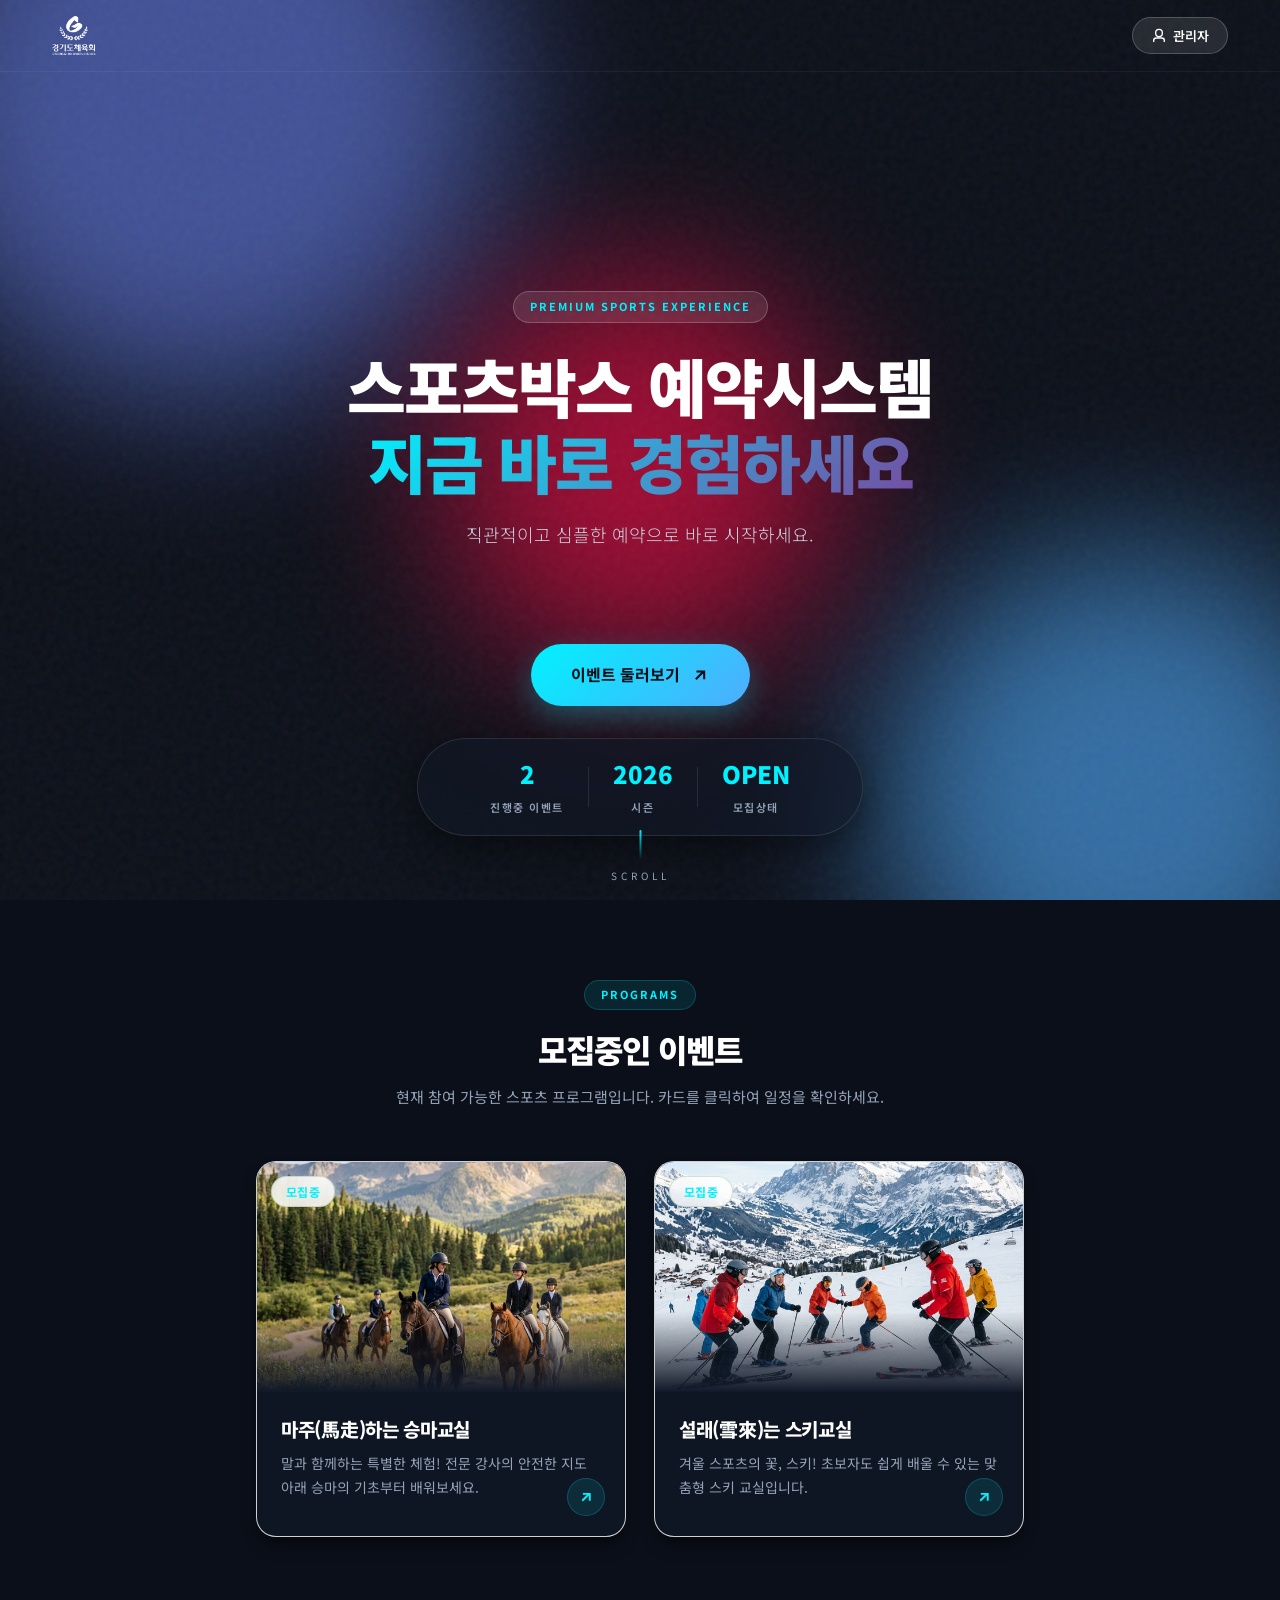
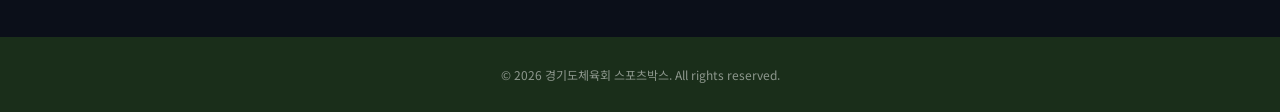
==== commit 2b15355f: "Set git identity for commits" ====
--- a/index.html
+++ b/index.html
@@ -1,13 +1,16 @@
 <!DOCTYPE html>
 <html lang="ko">
+
 <head>
     <meta charset="UTF-8">
     <meta name="viewport" content="width=device-width, initial-scale=1.0, viewport-fit=cover">
     <title>경기도체육회 스포츠박스 | 스포츠이벤트 예약</title>
     <link rel="icon" type="image/png" href="images/01_ci.png">
     <link rel="stylesheet" href="css/style.css">
-    <link href="https://fonts.googleapis.com/css2?family=Noto+Sans+KR:wght@300;400;500;600;700;900&display=swap" rel="stylesheet">
+    <link href="https://fonts.googleapis.com/css2?family=Noto+Sans+KR:wght@300;400;500;600;700;900&display=swap"
+        rel="stylesheet">
 </head>
+
 <body>
     <!-- Header -->
     <header class="header">
@@ -18,7 +21,10 @@
                 </span>
             </a>
             <button class="admin-btn" onclick="location.href='admin.html'">
-                <svg width="16" height="16" viewBox="0 0 24 24" fill="none" stroke="currentColor" stroke-width="2"><path d="M12 2a5 5 0 015 5v1a5 5 0 01-10 0V7a5 5 0 015-5z"/><path d="M20 21v-2a4 4 0 00-4-4H8a4 4 0 00-4 4v2"/></svg>
+                <svg width="16" height="16" viewBox="0 0 24 24" fill="none" stroke="currentColor" stroke-width="2">
+                    <path d="M12 2a5 5 0 015 5v1a5 5 0 01-10 0V7a5 5 0 015-5z" />
+                    <path d="M20 21v-2a4 4 0 00-4-4H8a4 4 0 00-4 4v2" />
+                </svg>
                 관리자
             </button>
         </div>
@@ -32,17 +38,19 @@
             <div class="gradient-sphere sphere-3"></div>
         </div>
         <div class="hero-overlay-noise"></div>
-        
+
         <div class="hero-main-content">
             <span class="hero-badge">PREMIUM SPORTS EXPERIENCE</span>
-            <h1 class="hero-title">스포츠의 새로운 차원<br><span class="text-gradient">지금 바로 경험하세요</span></h1>
-            <p class="hero-subtitle">경기도체육회 스포츠박스가 당신의 열정을 깨웁니다.<br>직관적이고 심플한 예약으로 바로 시작하세요.</p>
+            <h1 class="hero-title">스포츠박스 예약시스템<br><span class="text-gradient">지금 바로 경험하세요</span></h1>
+            <p class="hero-subtitle">직관적이고 심플한 예약으로 바로 시작하세요.</p>
         </div>
 
         <div class="hero-bottom">
             <a href="#events" class="hero-cta cta-primary">
                 <span>이벤트 둘러보기</span>
-                <svg width="20" height="20" viewBox="0 0 24 24" fill="none" stroke="currentColor" stroke-width="2.5"><path d="M7 17l9.2-9.2M17 17V7.8H7.8"/></svg>
+                <svg width="20" height="20" viewBox="0 0 24 24" fill="none" stroke="currentColor" stroke-width="2.5">
+                    <path d="M7 17l9.2-9.2M17 17V7.8H7.8" />
+                </svg>
             </a>
             <div class="hero-stats">
                 <div class="stat-item">
@@ -85,17 +93,24 @@
     <div class="modal-overlay" id="eventActionModal">
         <div class="modal modal-reservation modal-glass">
             <button class="modal-close" onclick="closeEventActionModal()">
-                <svg width="20" height="20" viewBox="0 0 24 24" fill="none" stroke="currentColor" stroke-width="2.5"><line x1="18" y1="6" x2="6" y2="18"/><line x1="6" y1="6" x2="18" y2="18"/></svg>
+                <svg width="20" height="20" viewBox="0 0 24 24" fill="none" stroke="currentColor" stroke-width="2.5">
+                    <line x1="18" y1="6" x2="6" y2="18" />
+                    <line x1="6" y1="6" x2="18" y2="18" />
+                </svg>
             </button>
             <div class="modal-header">
                 <div class="modal-icon">
-                    <svg width="24" height="24" viewBox="0 0 24 24" fill="none" stroke="currentColor" stroke-width="2"><polygon points="23 7 16 12 23 17 23 7"/><rect x="1" y="5" width="15" height="14" rx="2"/></svg>
+                    <svg width="24" height="24" viewBox="0 0 24 24" fill="none" stroke="currentColor" stroke-width="2">
+                        <polygon points="23 7 16 12 23 17 23 7" />
+                        <rect x="1" y="5" width="15" height="14" rx="2" />
+                    </svg>
                 </div>
                 <h3 id="actionEventTitle">이벤트 선택</h3>
                 <p class="modal-subtitle" id="actionEventDesc"></p>
             </div>
             <div style="display:flex;flex-direction:column;gap:10px;padding:0 28px 28px;">
-                <button type="button" class="btn-primary" id="btnWatchVideo" onclick="openEventVideo()" style="width:100%;">영상으로 확인하기</button>
+                <button type="button" class="btn-primary" id="btnWatchVideo" onclick="openEventVideo()"
+                    style="width:100%;">영상으로 확인하기</button>
                 <button type="button" class="btn-submit" onclick="startReservationFromAction()">예약하기</button>
             </div>
         </div>
@@ -105,22 +120,36 @@
     <div class="modal-overlay" id="calendarModal">
         <div class="modal modal-calendar modal-glass">
             <button class="modal-close" onclick="closeCalendarModal()">
-                <svg width="20" height="20" viewBox="0 0 24 24" fill="none" stroke="currentColor" stroke-width="2.5"><line x1="18" y1="6" x2="6" y2="18"/><line x1="6" y1="6" x2="18" y2="18"/></svg>
+                <svg width="20" height="20" viewBox="0 0 24 24" fill="none" stroke="currentColor" stroke-width="2.5">
+                    <line x1="18" y1="6" x2="6" y2="18" />
+                    <line x1="6" y1="6" x2="18" y2="18" />
+                </svg>
             </button>
             <div class="modal-header">
                 <div class="modal-icon">
-                    <svg width="24" height="24" viewBox="0 0 24 24" fill="none" stroke="currentColor" stroke-width="2"><rect x="3" y="4" width="18" height="18" rx="2"/><line x1="16" y1="2" x2="16" y2="6"/><line x1="8" y1="2" x2="8" y2="6"/><line x1="3" y1="10" x2="21" y2="10"/></svg>
+                    <svg width="24" height="24" viewBox="0 0 24 24" fill="none" stroke="currentColor" stroke-width="2">
+                        <rect x="3" y="4" width="18" height="18" rx="2" />
+                        <line x1="16" y1="2" x2="16" y2="6" />
+                        <line x1="8" y1="2" x2="8" y2="6" />
+                        <line x1="3" y1="10" x2="21" y2="10" />
+                    </svg>
                 </div>
                 <h3 id="calendarEventTitle">이벤트 일정</h3>
                 <p id="calendarEventDesc" class="modal-subtitle"></p>
             </div>
             <div class="calendar-nav">
                 <button class="cal-nav-btn glass-btn" id="calPrev">
-                    <svg width="18" height="18" viewBox="0 0 24 24" fill="none" stroke="currentColor" stroke-width="2.5"><polyline points="15 18 9 12 15 6"/></svg>
+                    <svg width="18" height="18" viewBox="0 0 24 24" fill="none" stroke="currentColor"
+                        stroke-width="2.5">
+                        <polyline points="15 18 9 12 15 6" />
+                    </svg>
                 </button>
                 <span class="cal-month" id="calMonth"></span>
                 <button class="cal-nav-btn glass-btn" id="calNext">
-                    <svg width="18" height="18" viewBox="0 0 24 24" fill="none" stroke="currentColor" stroke-width="2.5"><polyline points="9 18 15 12 9 6"/></svg>
+                    <svg width="18" height="18" viewBox="0 0 24 24" fill="none" stroke="currentColor"
+                        stroke-width="2.5">
+                        <polyline points="9 18 15 12 9 6" />
+                    </svg>
                 </button>
             </div>
             <div class="calendar-grid">
@@ -145,11 +174,17 @@
     <div class="modal-overlay" id="reservationModal">
         <div class="modal modal-reservation modal-glass">
             <button class="modal-close" onclick="closeReservationModal()">
-                <svg width="20" height="20" viewBox="0 0 24 24" fill="none" stroke="currentColor" stroke-width="2.5"><line x1="18" y1="6" x2="6" y2="18"/><line x1="6" y1="6" x2="18" y2="18"/></svg>
+                <svg width="20" height="20" viewBox="0 0 24 24" fill="none" stroke="currentColor" stroke-width="2.5">
+                    <line x1="18" y1="6" x2="6" y2="18" />
+                    <line x1="6" y1="6" x2="18" y2="18" />
+                </svg>
             </button>
             <div class="modal-header">
                 <div class="modal-icon purple">
-                    <svg width="24" height="24" viewBox="0 0 24 24" fill="none" stroke="currentColor" stroke-width="2"><path d="M16 4h2a2 2 0 012 2v14a2 2 0 01-2 2H6a2 2 0 01-2-2V6a2 2 0 012-2h2"/><rect x="8" y="2" width="8" height="4" rx="1"/></svg>
+                    <svg width="24" height="24" viewBox="0 0 24 24" fill="none" stroke="currentColor" stroke-width="2">
+                        <path d="M16 4h2a2 2 0 012 2v14a2 2 0 01-2 2H6a2 2 0 01-2-2V6a2 2 0 012-2h2" />
+                        <rect x="8" y="2" width="8" height="4" rx="1" />
+                    </svg>
                 </div>
                 <h3>예약 신청</h3>
                 <p class="modal-subtitle" id="reservationEventName"></p>
@@ -161,19 +196,23 @@
                 </div>
                 <div class="form-group">
                     <label>단체명 <span class="required">*</span></label>
-                    <input type="text" id="resGroup" required class="form-input form-input-glass" placeholder="단체명을 입력하세요">
+                    <input type="text" id="resGroup" required class="form-input form-input-glass"
+                        placeholder="단체명을 입력하세요">
                 </div>
                 <div class="form-group">
                     <label>담당자 <span class="required">*</span></label>
-                    <input type="text" id="resManager" required class="form-input form-input-glass" placeholder="담당자 성함을 입력하세요">
+                    <input type="text" id="resManager" required class="form-input form-input-glass"
+                        placeholder="담당자 성함을 입력하세요">
                 </div>
                 <div class="form-group">
                     <label>연락처 <span class="required">*</span></label>
-                    <input type="tel" id="resContact" required class="form-input form-input-glass" placeholder="010-0000-0000">
+                    <input type="tel" id="resContact" required class="form-input form-input-glass"
+                        placeholder="010-0000-0000">
                 </div>
                 <div class="form-group">
                     <label>참여인원 <span class="required">*</span></label>
-                    <input type="number" id="resCount" required min="1" class="form-input form-input-glass" placeholder="참여 인원수를 입력하세요">
+                    <input type="number" id="resCount" required min="1" class="form-input form-input-glass"
+                        placeholder="참여 인원수를 입력하세요">
                     <p class="form-error" id="resError" style="display:none;"></p>
                 </div>
                 <button type="submit" class="btn-submit" id="btnSubmitRes">예약하기</button>
@@ -187,8 +226,9 @@
             <div class="success-icon">
                 <div class="success-ring"></div>
                 <svg viewBox="0 0 80 80" fill="none">
-                    <circle cx="40" cy="40" r="36" fill="rgba(76,175,80,0.15)"/>
-                    <path d="M24 40 L35 51 L56 30" stroke="#4CAF50" stroke-width="4" stroke-linecap="round" stroke-linejoin="round" fill="none" class="check-path"/>
+                    <circle cx="40" cy="40" r="36" fill="rgba(76,175,80,0.15)" />
+                    <path d="M24 40 L35 51 L56 30" stroke="#4CAF50" stroke-width="4" stroke-linecap="round"
+                        stroke-linejoin="round" fill="none" class="check-path" />
                 </svg>
             </div>
             <h3>예약이 완료되었습니다</h3>
@@ -206,4 +246,5 @@
 
     <script src="js/app.js"></script>
 </body>
-</html>
+
+</html>
--- a/css/style.css
+++ b/css/style.css
@@ -522,23 +522,23 @@
 .login-screen {
     min-height: 100vh; display: flex; align-items: center; justify-content: center;
     position: relative; overflow: hidden;
-    background: linear-gradient(135deg, #e8f5e9 0%, #e3f2fd 100%);
+    background: linear-gradient(135deg, #0b0f19 0%, #111827 100%);
 }
 .login-screen::before {
     content: ''; position: absolute; width: 500px; height: 500px;
-    background: radial-gradient(circle, rgba(46,125,50,0.15), transparent 70%);
+    background: radial-gradient(circle, rgba(0,242,254,0.15), transparent 70%);
     top: 50%; left: 50%; transform: translate(-50%, -50%);
 }
 .login-card {
-    background: rgba(255, 255, 255, 0.75);
+    background: rgba(17, 24, 39, 0.75);
     backdrop-filter: blur(24px); -webkit-backdrop-filter: blur(24px);
-    border: 1px solid rgba(255, 255, 255, 0.9);
+    border: 1px solid rgba(255, 255, 255, 0.1);
     border-radius: var(--radius); padding: 44px 40px;
-    width: 400px; box-shadow: 0 20px 60px rgba(0, 0, 0, 0.08);
+    width: 400px; box-shadow: 0 20px 60px rgba(0, 0, 0, 0.5);
     position: relative; z-index: 1;
 }
 .login-logo { text-align: left; margin-bottom: 32px; }
-.login-logo .logo-icon { margin: 0 0 14px; display: flex; justify-content: flex-start; }
+.login-logo .logo-icon { margin: 0 0 14px; display: flex; justify-content: flex-start; filter: brightness(0) invert(1); }
 .login-logo .logo-icon svg { width: 52px; height: 52px; }
 .login-logo h2 { font-size: 20px; font-weight: 800; color: var(--text); }
 .login-logo p { color: var(--text-muted); font-size: 13px; margin-top: 4px; }
@@ -546,25 +546,25 @@
 
 /* Admin Layout */
 .admin-header {
-    background: rgba(255, 255, 255, 0.85);
+    background: rgba(17, 24, 39, 0.85);
     backdrop-filter: blur(20px); -webkit-backdrop-filter: blur(20px);
-    border-bottom: 1px solid rgba(0,0,0,0.06);
+    border-bottom: 1px solid rgba(255,255,255,0.1);
     height: 60px; position: sticky; top: 0; z-index: 50;
 }
 .admin-header-right { display: flex; gap: 8px; }
 .btn-outline {
     padding: 7px 16px; border-radius: var(--radius-xs); font-size: 13px; font-weight: 600;
-    background: rgba(0,0,0,0.02); border: 1px solid rgba(0,0,0,0.08);
+    background: rgba(255,255,255,0.05); border: 1px solid rgba(255,255,255,0.1);
     color: var(--text-secondary); transition: all 0.3s;
 }
-.btn-outline:hover { border-color: var(--primary); color: var(--primary); background: rgba(46,125,50,0.04); }
+.btn-outline:hover { border-color: var(--primary); color: #0b0f19; background: var(--primary); }
 .admin-content { display: flex; min-height: calc(100vh - 60px); }
 
 .admin-sidebar {
     width: 230px;
-    background: rgba(255, 255, 255, 0.6);
+    background: rgba(17, 24, 39, 0.6);
     backdrop-filter: blur(12px); -webkit-backdrop-filter: blur(12px);
-    border-right: 1px solid rgba(0,0,0,0.05);
+    border-right: 1px solid rgba(255,255,255,0.1);
     padding: 20px 0;
 }
 .admin-sidebar ul { list-style: none; }
@@ -574,9 +574,9 @@
     cursor: pointer; transition: all 0.3s; color: var(--text-secondary);
     border-left: 3px solid transparent; margin: 2px 0;
 }
-.admin-sidebar li:hover { background: rgba(46,125,50,0.04); color: var(--primary); }
+.admin-sidebar li:hover { background: rgba(0,242,254,0.1); color: var(--primary); }
 .admin-sidebar li.active {
-    background: rgba(46, 125, 50, 0.06);
+    background: rgba(0, 242, 254, 0.15);
     color: var(--primary); font-weight: 700;
     border-left-color: var(--primary);
 }
@@ -591,10 +591,10 @@
 .btn-primary {
     padding: 10px 22px; border-radius: var(--radius-sm);
     background: var(--primary);
-    color: #fff; font-size: 14px; font-weight: 700; transition: all 0.3s;
-    box-shadow: 0 4px 12px rgba(46,125,50,0.2);
-}
-.btn-primary:hover { background: var(--primary-dark); box-shadow: 0 6px 20px rgba(46,125,50,0.3); transform: translateY(-1px); }
+    color: #0b0f19; font-size: 14px; font-weight: 700; transition: all 0.3s;
+    box-shadow: 0 4px 12px rgba(0, 242, 254, 0.2);
+}
+.btn-primary:hover { background: var(--primary-light); box-shadow: 0 6px 20px rgba(0, 242, 254, 0.3); transform: translateY(-1px); }
 .btn-primary:disabled { opacity: 0.5; cursor: not-allowed; box-shadow: none; transform: none; }
 .btn-back {
     background: none; font-size: 14px; color: var(--text-muted); margin-right: 12px;
@@ -605,23 +605,23 @@
 /* Tables */
 .data-table {
     width: 100%; border-collapse: collapse;
-    background: rgba(255, 255, 255, 0.65);
+    background: rgba(17, 24, 39, 0.65);
     backdrop-filter: blur(12px); -webkit-backdrop-filter: blur(12px);
-    border: 1px solid rgba(0,0,0,0.05);
+    border: 1px solid rgba(255,255,255,0.1);
     border-radius: var(--radius); overflow: hidden;
     box-shadow: var(--shadow-sm);
 }
 .data-table th {
-    background: rgba(0,0,0,0.02); padding: 13px 16px; text-align: left;
+    background: rgba(255,255,255,0.05); padding: 13px 16px; text-align: left;
     font-size: 11px; font-weight: 700; color: var(--text-muted);
     letter-spacing: 0.8px; text-transform: uppercase;
-    border-bottom: 1px solid rgba(0,0,0,0.05);
+    border-bottom: 1px solid rgba(255,255,255,0.1);
 }
 .data-table td {
     padding: 13px 16px; font-size: 14px;
-    border-top: 1px solid rgba(0,0,0,0.03);
-}
-.data-table tr:hover td { background: rgba(46,125,50,0.02); }
+    border-top: 1px solid rgba(255,255,255,0.05);
+}
+.data-table tr:hover td { background: rgba(0, 242, 254, 0.05); }
 .btn-sm {
     padding: 5px 12px; border-radius: var(--radius-xs); font-size: 12px; font-weight: 600;
     margin-right: 4px; transition: all 0.3s; border: 1px solid transparent;
@@ -630,14 +630,14 @@
     opacity: 0.5;
     cursor: not-allowed;
 }
-.btn-edit { background: rgba(21,101,192,0.06); color: var(--secondary); border-color: rgba(21,101,192,0.12); }
+.btn-edit { background: rgba(102,126,234,0.15); color: var(--secondary); border-color: rgba(102,126,234,0.2); }
 .btn-edit:hover { background: var(--secondary); color: #fff; }
-.btn-delete { background: rgba(198,40,40,0.06); color: var(--danger); border-color: rgba(198,40,40,0.1); }
+.btn-delete { background: rgba(239,68,68,0.15); color: var(--danger); border-color: rgba(239,68,68,0.2); }
 .btn-delete:hover { background: var(--danger); color: #fff; }
-.btn-detail { background: rgba(46,125,50,0.06); color: var(--primary); border-color: rgba(46,125,50,0.12); }
-.btn-detail:hover { background: var(--primary); color: #fff; }
-.btn-success { background: rgba(46,125,50,0.08); color: var(--primary); border-color: rgba(46,125,50,0.18); }
-.btn-success:hover { background: var(--primary); color: #fff; }
+.btn-detail { background: rgba(0,242,254,0.15); color: var(--primary); border-color: rgba(0,242,254,0.2); }
+.btn-detail:hover { background: var(--primary); color: #0b0f19; }
+.btn-success { background: rgba(16,185,129,0.15); color: var(--success); border-color: rgba(16,185,129,0.2); }
+.btn-success:hover { background: var(--success); color: #fff; }
 
 .booking-toggle {
     display: flex; align-items: center; gap: 8px;
@@ -649,28 +649,28 @@
     display: inline-block; padding: 4px 12px; border-radius: 50px;
     font-size: 11px; font-weight: 700; border: 1px solid transparent;
 }
-.status-open { background: rgba(46,125,50,0.08); color: var(--primary); border-color: rgba(46,125,50,0.15); }
-.status-closed { background: rgba(0,0,0,0.04); color: var(--text-muted); border-color: rgba(0,0,0,0.06); }
-.status-preparing { background: rgba(245,127,23,0.08); color: var(--warning); border-color: rgba(245,127,23,0.15); }
-.status-pending { background: rgba(255,143,0,0.08); color: var(--accent); border-color: rgba(255,143,0,0.15); }
-.status-confirmed { background: rgba(46,125,50,0.08); color: var(--primary); border-color: rgba(46,125,50,0.15); }
+.status-open { background: rgba(0,242,254,0.15); color: var(--primary); border-color: rgba(0,242,254,0.3); }
+.status-closed { background: rgba(255,255,255,0.1); color: var(--text-muted); border-color: rgba(255,255,255,0.2); }
+.status-preparing { background: rgba(245,158,11,0.15); color: var(--warning); border-color: rgba(245,158,11,0.3); }
+.status-pending { background: rgba(255,8,68,0.15); color: var(--accent); border-color: rgba(255,8,68,0.3); }
+.status-confirmed { background: rgba(16,185,129,0.15); color: var(--success); border-color: rgba(16,185,129,0.3); }
 
 /* Tabs */
 .detail-tabs { display: flex; gap: 4px; margin-bottom: 24px; }
 .tab-btn {
     padding: 10px 24px; border-radius: var(--radius-sm) var(--radius-sm) 0 0;
     font-size: 14px; font-weight: 600;
-    background: rgba(0,0,0,0.03); color: var(--text-muted);
-    border: 1px solid rgba(0,0,0,0.05); border-bottom: none;
+    background: rgba(255,255,255,0.05); color: var(--text-muted);
+    border: 1px solid rgba(255,255,255,0.1); border-bottom: none;
     transition: all 0.3s;
 }
-.tab-btn.active { background: var(--primary); color: #fff; border-color: transparent; }
+.tab-btn.active { background: var(--primary); color: #0b0f19; border-color: transparent; }
 
 /* Schedule Form */
 .schedule-form {
-    background: rgba(255, 255, 255, 0.6);
+    background: rgba(17, 24, 39, 0.6);
     backdrop-filter: blur(12px); -webkit-backdrop-filter: blur(12px);
-    border: 1px solid rgba(0,0,0,0.05);
+    border: 1px solid rgba(255,255,255,0.1);
     border-radius: var(--radius); padding: 22px 24px;
     margin-bottom: 20px;
 }
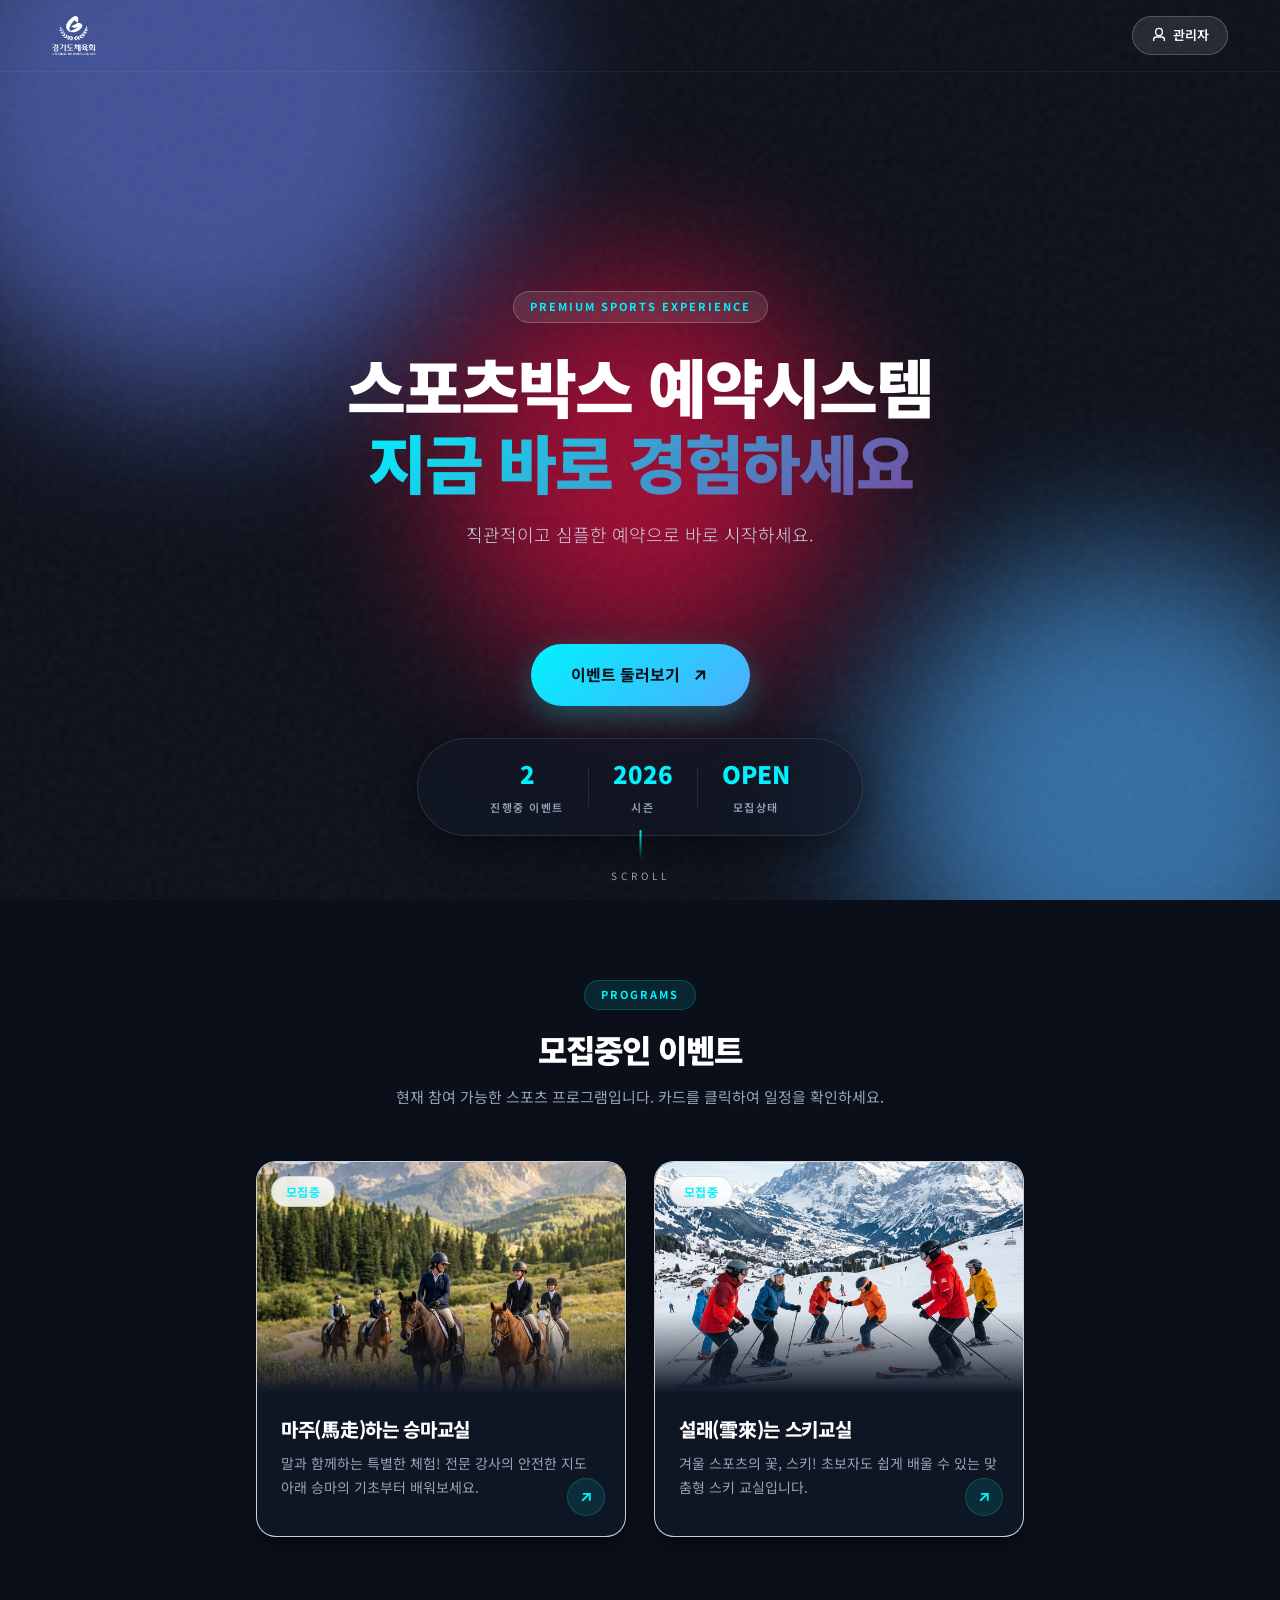
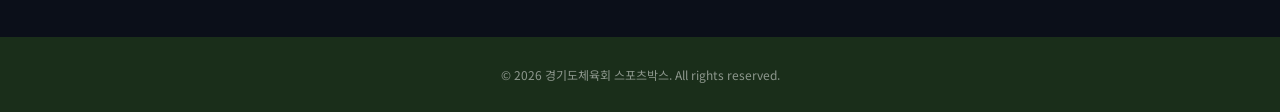
==== commit 3c9f2ec6: "List backend App Script edits" ====
--- a/index.html
+++ b/index.html
@@ -6,6 +6,8 @@
     <meta name="viewport" content="width=device-width, initial-scale=1.0, viewport-fit=cover">
     <title>경기도체육회 스포츠박스 | 스포츠이벤트 예약</title>
     <link rel="icon" type="image/png" href="images/01_ci.png">
+    <link rel="preconnect" href="https://fonts.googleapis.com">
+    <link rel="preconnect" href="https://fonts.gstatic.com" crossorigin>
     <link rel="stylesheet" href="css/style.css">
     <link href="https://fonts.googleapis.com/css2?family=Noto+Sans+KR:wght@300;400;500;600;700;900&display=swap"
         rel="stylesheet">
@@ -20,13 +22,13 @@
                     <img src="images/01_ci.png" alt="경기도체육회 로고">
                 </span>
             </a>
-            <button class="admin-btn" onclick="location.href='admin.html'">
+            <a class="admin-btn" href="admin.html">
                 <svg width="16" height="16" viewBox="0 0 24 24" fill="none" stroke="currentColor" stroke-width="2">
                     <path d="M12 2a5 5 0 015 5v1a5 5 0 01-10 0V7a5 5 0 015-5z" />
                     <path d="M20 21v-2a4 4 0 00-4-4H8a4 4 0 00-4 4v2" />
                 </svg>
                 관리자
-            </button>
+            </a>
         </div>
     </header>
 
@@ -92,7 +94,7 @@
     <!-- Event Action Modal -->
     <div class="modal-overlay" id="eventActionModal">
         <div class="modal modal-reservation modal-glass">
-            <button class="modal-close" onclick="closeEventActionModal()">
+            <button type="button" class="modal-close" data-close-modal="eventActionModal">
                 <svg width="20" height="20" viewBox="0 0 24 24" fill="none" stroke="currentColor" stroke-width="2.5">
                     <line x1="18" y1="6" x2="6" y2="18" />
                     <line x1="6" y1="6" x2="18" y2="18" />
@@ -109,9 +111,9 @@
                 <p class="modal-subtitle" id="actionEventDesc"></p>
             </div>
             <div style="display:flex;flex-direction:column;gap:10px;padding:0 28px 28px;">
-                <button type="button" class="btn-primary" id="btnWatchVideo" onclick="openEventVideo()"
+                <button type="button" class="btn-primary" id="btnWatchVideo"
                     style="width:100%;">영상으로 확인하기</button>
-                <button type="button" class="btn-submit" onclick="startReservationFromAction()">예약하기</button>
+                <button type="button" class="btn-submit" id="btnStartReservation">예약하기</button>
             </div>
         </div>
     </div>
@@ -119,7 +121,7 @@
     <!-- Calendar Modal -->
     <div class="modal-overlay" id="calendarModal">
         <div class="modal modal-calendar modal-glass">
-            <button class="modal-close" onclick="closeCalendarModal()">
+            <button type="button" class="modal-close" data-close-modal="calendarModal">
                 <svg width="20" height="20" viewBox="0 0 24 24" fill="none" stroke="currentColor" stroke-width="2.5">
                     <line x1="18" y1="6" x2="6" y2="18" />
                     <line x1="6" y1="6" x2="18" y2="18" />
@@ -173,7 +175,7 @@
     <!-- Reservation Modal -->
     <div class="modal-overlay" id="reservationModal">
         <div class="modal modal-reservation modal-glass">
-            <button class="modal-close" onclick="closeReservationModal()">
+            <button type="button" class="modal-close" data-close-modal="reservationModal">
                 <svg width="20" height="20" viewBox="0 0 24 24" fill="none" stroke="currentColor" stroke-width="2.5">
                     <line x1="18" y1="6" x2="6" y2="18" />
                     <line x1="6" y1="6" x2="18" y2="18" />
@@ -189,7 +191,7 @@
                 <h3>예약 신청</h3>
                 <p class="modal-subtitle" id="reservationEventName"></p>
             </div>
-            <form id="reservationForm" onsubmit="submitReservation(event)">
+            <form id="reservationForm">
                 <div class="form-group">
                     <label>예약일자</label>
                     <input type="text" id="resDate" readonly class="form-input form-input-glass">
@@ -233,7 +235,7 @@
             </div>
             <h3>예약이 완료되었습니다</h3>
             <p class="success-msg">내부 심사 후 예약이 확정되면<br>담당자분께 연락드리겠습니다.</p>
-            <button class="btn-confirm" onclick="closeSuccessModal()">확인</button>
+            <button type="button" class="btn-confirm" data-close-modal="successModal">확인</button>
         </div>
     </div>
 
@@ -244,7 +246,7 @@
         </div>
     </footer>
 
-    <script src="js/app.js"></script>
+    <script type="module" src="js/app.js"></script>
 </body>
 
-</html>+</html>
--- a/css/style.css
+++ b/css/style.css
@@ -200,6 +200,18 @@
     to { opacity: 1; transform: translateY(0); }
 }
 
+.reveal-init {
+    opacity: 0;
+    transform: translateY(40px);
+    transition: opacity 0.8s cubic-bezier(0.23, 1, 0.32, 1),
+        transform 0.8s cubic-bezier(0.23, 1, 0.32, 1);
+}
+
+.animate-in {
+    opacity: 1 !important;
+    transform: translateY(0) !important;
+}
+
 /* ===== Events Section ===== */
 .events-section {
     padding: 80px 0 100px;
@@ -234,6 +246,8 @@
     transition: all 0.45s cubic-bezier(0.23, 1, 0.32, 1);
     cursor: pointer; position: relative;
     box-shadow: var(--shadow-md);
+    transform-style: preserve-3d;
+    will-change: transform;
 }
 .event-card:hover {
     transform: translateY(-10px);
@@ -376,21 +390,24 @@
     color: var(--text-muted); position: relative;
     transition: all 0.2s ease;
 }
-.cal-day.other { color: #ccc; }
+.cal-day[data-date] {
+    border: none;
+}
+.cal-day.other { color: rgba(255,255,255,0.2); }
 .cal-day.today {
     font-weight: 800; color: var(--primary);
-    background: rgba(46, 125, 50, 0.06);
+    background: rgba(0, 242, 254, 0.1);
 }
 .cal-day.available {
-    background: rgba(46, 125, 50, 0.08);
-    border: 1px solid rgba(46, 125, 50, 0.15);
+    background: rgba(0, 242, 254, 0.1);
+    border: 1px solid rgba(0, 242, 254, 0.2);
     color: var(--primary); cursor: pointer; font-weight: 700;
 }
 .cal-day.available:hover {
-    background: var(--primary); color: #fff;
+    background: var(--primary); color: #0b0f19;
     border-color: var(--primary);
     transform: scale(1.08);
-    box-shadow: 0 4px 12px rgba(46,125,50,0.25);
+    box-shadow: 0 4px 15px rgba(0, 242, 254, 0.4);
 }
 .cal-day.available::after {
     content: ''; position: absolute; bottom: 4px; width: 4px; height: 4px;
@@ -403,7 +420,7 @@
 }
 .skeleton-pulse {
     width: 60%; height: 14px; border-radius: 4px;
-    background: linear-gradient(90deg, rgba(0,0,0,0.04) 25%, rgba(0,0,0,0.08) 50%, rgba(0,0,0,0.04) 75%);
+    background: linear-gradient(90deg, rgba(255,255,255,0.05) 25%, rgba(255,255,255,0.1) 50%, rgba(255,255,255,0.05) 75%);
     background-size: 200% 100%;
     animation: shimmer 1.5s ease-in-out infinite;
 }
@@ -424,8 +441,8 @@
 .form-error {
     color: var(--danger); font-size: 13px; font-weight: 600;
     margin-top: 6px; padding: 6px 10px;
-    background: rgba(198,40,40,0.06);
-    border: 1px solid rgba(198,40,40,0.12);
+    background: rgba(239, 68, 68, 0.15);
+    border: 1px solid rgba(239, 68, 68, 0.3);
     border-radius: var(--radius-xs);
 }
 
@@ -439,17 +456,17 @@
 .required { color: var(--danger); }
 .form-input {
     width: 100%; padding: 12px 14px;
-    border: 1.5px solid rgba(0,0,0,0.08);
+    border: 1.5px solid rgba(255,255,255,0.1);
     border-radius: var(--radius-sm); font-size: 14px;
-    background: rgba(255,255,255,0.6);
+    background: rgba(17, 24, 39, 0.6);
     backdrop-filter: blur(8px); -webkit-backdrop-filter: blur(8px);
     color: var(--text);
     outline: none; transition: all 0.3s;
 }
 .form-input:focus {
     border-color: var(--primary);
-    background: rgba(255,255,255,0.9);
-    box-shadow: 0 0 0 3px rgba(46, 125, 50, 0.08);
+    background: rgba(17, 24, 39, 0.9);
+    box-shadow: 0 0 0 3px rgba(0, 242, 254, 0.2);
 }
 .form-input::placeholder { color: #aaa; }
 textarea.form-input { resize: vertical; }
@@ -467,6 +484,15 @@
     transform: translateY(-1px);
 }
 .btn-submit:disabled { opacity: 0.5; cursor: not-allowed; transform: none; box-shadow: none; }
+
+@media (prefers-reduced-motion: reduce) {
+    html { scroll-behavior: auto; }
+    *, *::before, *::after {
+        animation-duration: 0.01ms !important;
+        animation-iteration-count: 1 !important;
+        transition-duration: 0.01ms !important;
+    }
+}
 
 /* Success Modal */
 .modal-success {
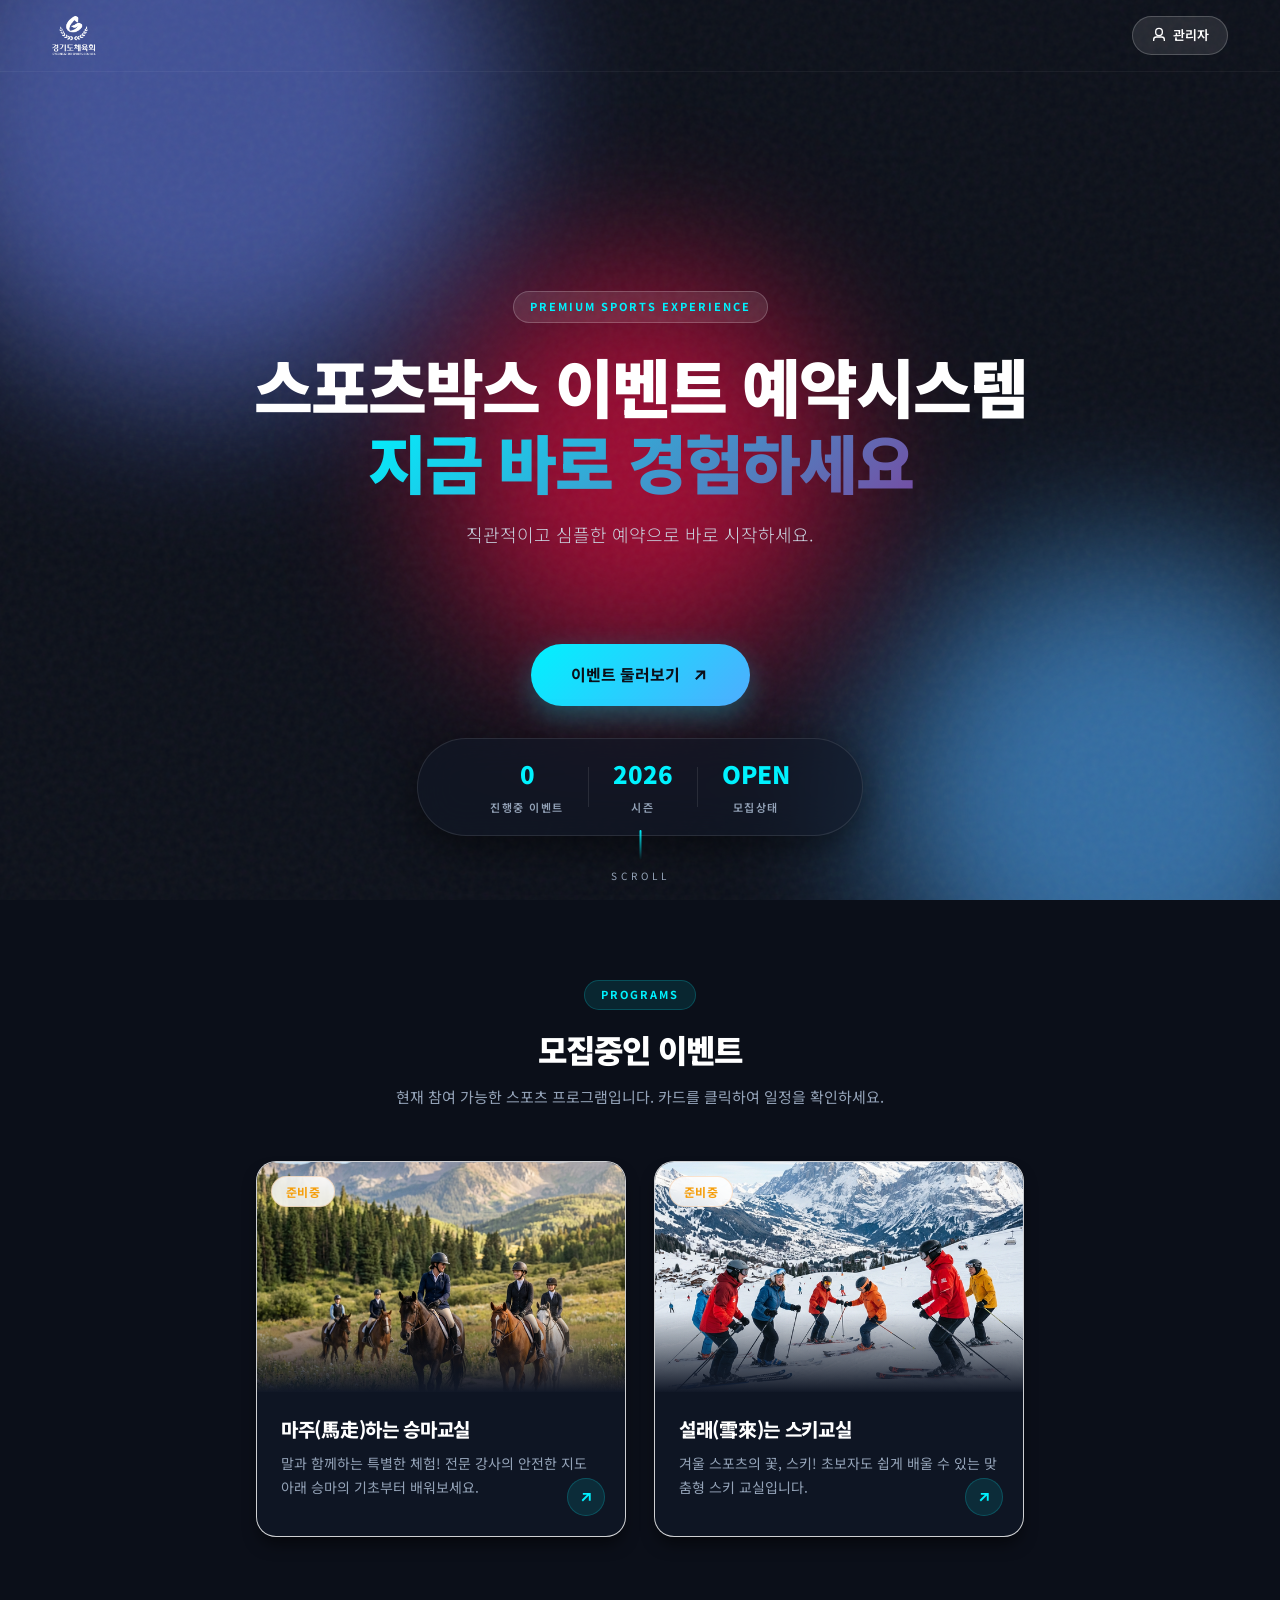
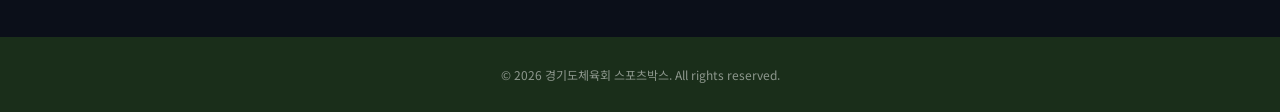
==== commit 8dc8d832: "Update index.html" ====
--- a/index.html
+++ b/index.html
@@ -43,7 +43,7 @@
 
         <div class="hero-main-content">
             <span class="hero-badge">PREMIUM SPORTS EXPERIENCE</span>
-            <h1 class="hero-title">스포츠박스 예약시스템<br><span class="text-gradient">지금 바로 경험하세요</span></h1>
+            <h1 class="hero-title">스포츠박스 이벤트 예약시스템<br><span class="text-gradient">지금 바로 경험하세요</span></h1>
             <p class="hero-subtitle">직관적이고 심플한 예약으로 바로 시작하세요.</p>
         </div>
 
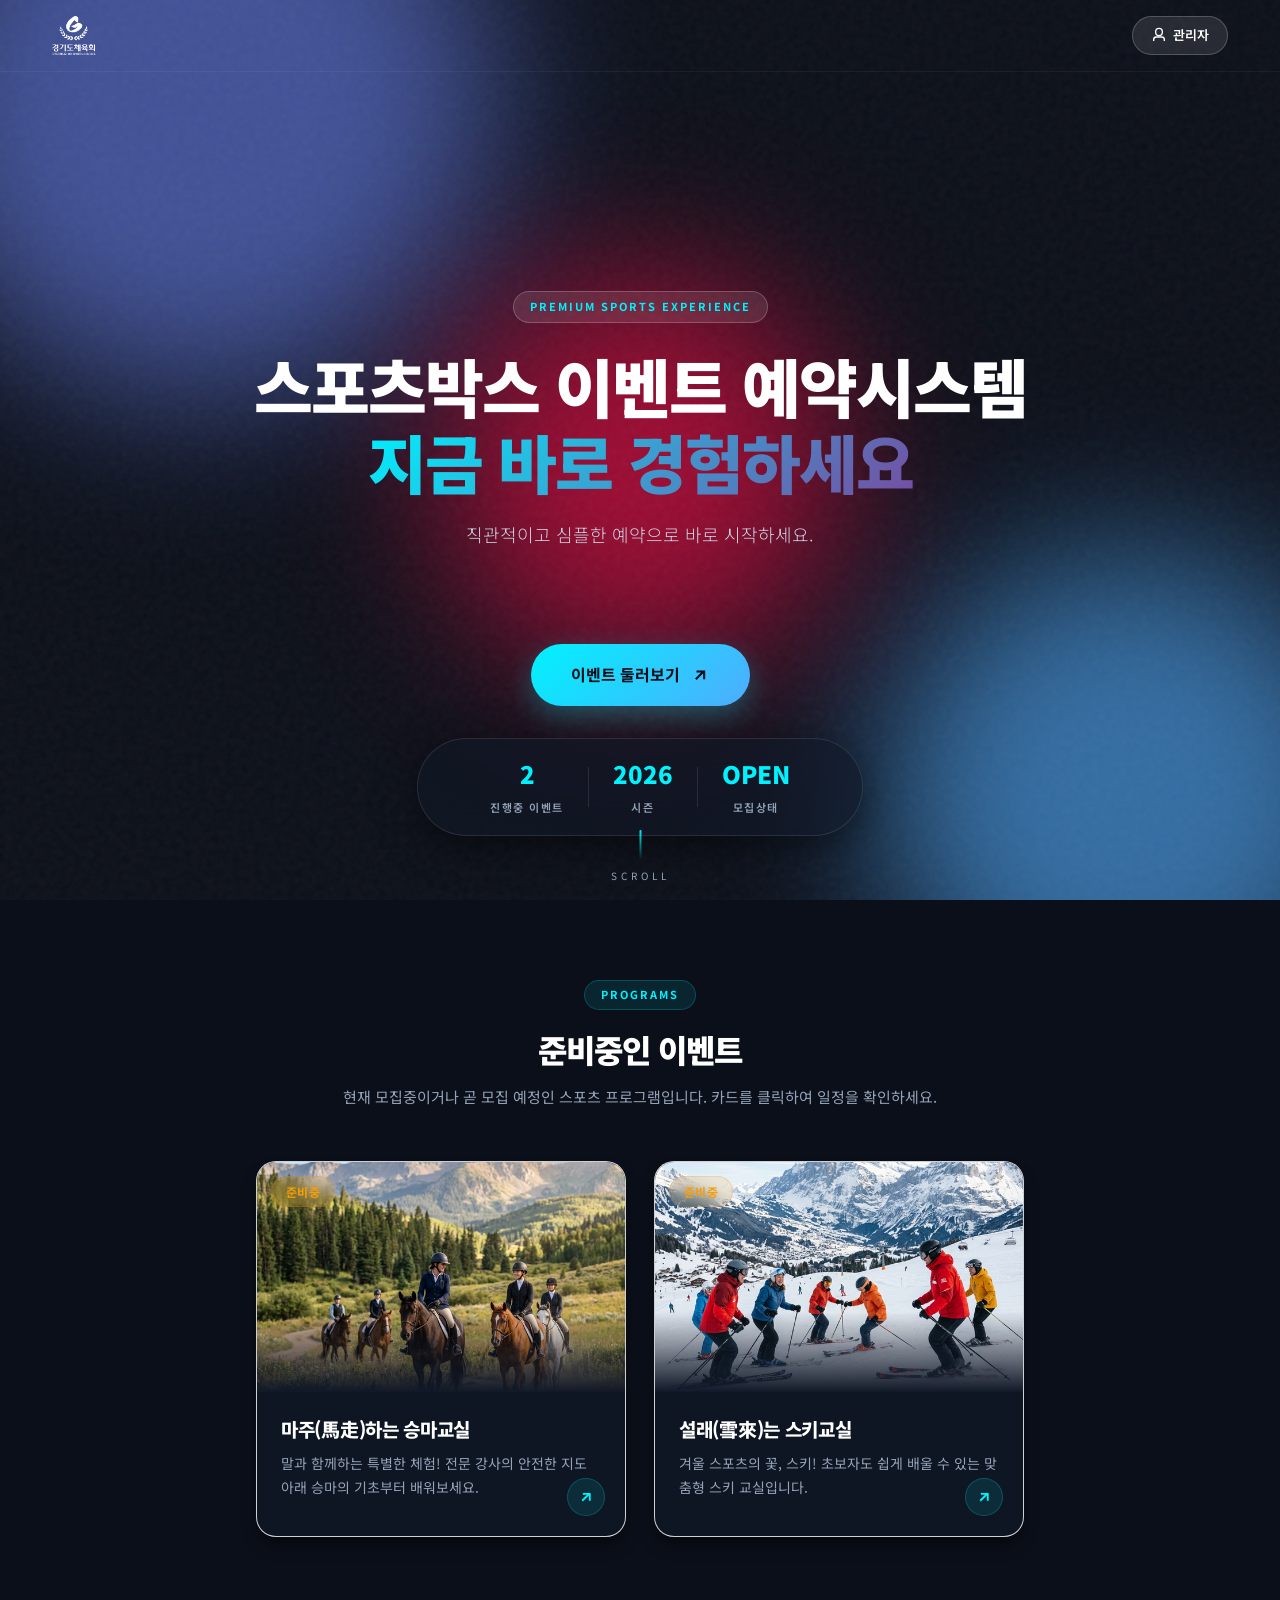
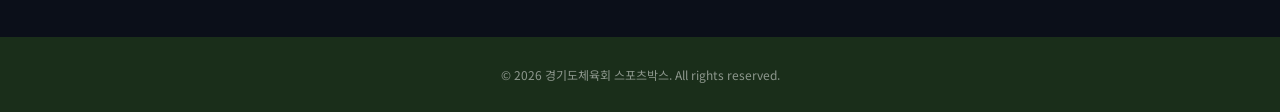
==== commit 874621c9: "Add event section split, file upload, and UX improvements - Split public page into 준비중 + 종료된 이벤트 sec" ====
--- a/index.html
+++ b/index.html
@@ -82,12 +82,24 @@
         <div class="container">
             <div class="section-header">
                 <div class="section-tag">PROGRAMS</div>
-                <h2 class="section-title">모집중인 이벤트</h2>
-                <p class="section-desc">현재 참여 가능한 스포츠 프로그램입니다. 카드를 클릭하여 일정을 확인하세요.</p>
+                <h2 class="section-title">준비중인 이벤트</h2>
+                <p class="section-desc">현재 모집중이거나 곧 모집 예정인 스포츠 프로그램입니다. 카드를 클릭하여 일정을 확인하세요.</p>
             </div>
             <div class="events-carousel" id="eventsCarousel">
                 <!-- JS로 렌더링 -->
             </div>
+        </div>
+    </section>
+
+    <!-- Ended Events Section -->
+    <section id="endedEvents" class="events-section events-section-ended" style="display:none;">
+        <div class="container">
+            <div class="section-header">
+                <div class="section-tag section-tag-ended">ENDED</div>
+                <h2 class="section-title">종료된 이벤트</h2>
+                <p class="section-desc">모집이 마감된 스포츠 프로그램입니다.</p>
+            </div>
+            <div class="events-carousel" id="endedCarousel"></div>
         </div>
     </section>
 
@@ -114,7 +126,43 @@
                 <button type="button" class="btn-primary" id="btnWatchVideo"
                     style="width:100%;">영상으로 확인하기</button>
                 <button type="button" class="btn-submit" id="btnStartReservation">예약하기</button>
-            </div>
+                <button type="button" class="btn-secondary" id="btnOpenDocumentSubmission">서류제출하기</button>
+            </div>
+        </div>
+    </div>
+
+    <!-- Document Submission Modal -->
+    <div class="modal-overlay" id="documentSubmissionModal">
+        <div class="modal modal-reservation modal-glass">
+            <button type="button" class="modal-close" data-close-modal="documentSubmissionModal">
+                <svg width="20" height="20" viewBox="0 0 24 24" fill="none" stroke="currentColor" stroke-width="2.5">
+                    <line x1="18" y1="6" x2="6" y2="18" />
+                    <line x1="6" y1="6" x2="18" y2="18" />
+                </svg>
+            </button>
+            <div class="modal-header">
+                <div class="modal-icon purple">
+                    <svg width="24" height="24" viewBox="0 0 24 24" fill="none" stroke="currentColor" stroke-width="2">
+                        <path d="M12 3v12" />
+                        <path d="M7 10l5 5 5-5" />
+                        <path d="M5 21h14" />
+                    </svg>
+                </div>
+                <h3 id="documentEventTitle">서류 제출</h3>
+                <p class="modal-subtitle" id="documentEventDesc">양식을 내려받아 작성한 뒤 업로드해 주세요.</p>
+            </div>
+            <form id="documentSubmissionForm">
+                <div class="form-group">
+                    <button type="button" class="btn-secondary" id="btnDownloadTemplate">양식 다운로드</button>
+                </div>
+                <div class="form-group">
+                    <label>작성한 서류 업로드 <span class="required">*</span></label>
+                    <input type="file" id="docFile" required class="form-input" accept=".pdf,.hwpx,.hwp,.doc,.docx,.jpg,.jpeg,.png">
+                    <p class="form-help">예약과 별도로 제출됩니다. 권장 형식: HWPX, PDF, DOCX.</p>
+                </div>
+                <p class="form-error" id="docError" style="display:none;"></p>
+                <button type="submit" class="btn-submit" id="btnSubmitDocument">제출하기</button>
+            </form>
         </div>
     </div>
 
@@ -239,6 +287,22 @@
         </div>
     </div>
 
+    <div class="modal-overlay" id="documentSuccessModal">
+        <div class="modal modal-success modal-glass">
+            <div class="success-icon">
+                <div class="success-ring"></div>
+                <svg viewBox="0 0 80 80" fill="none">
+                    <circle cx="40" cy="40" r="36" fill="rgba(76,175,80,0.15)" />
+                    <path d="M24 40 L35 51 L56 30" stroke="#4CAF50" stroke-width="4" stroke-linecap="round"
+                        stroke-linejoin="round" fill="none" class="check-path" />
+                </svg>
+            </div>
+            <h3>서류 제출이 완료되었습니다</h3>
+            <p class="success-msg">제출한 파일은 담당자 구글 드라이브에 저장됩니다.<br>필요 시 추가 안내를 드리겠습니다.</p>
+            <button type="button" class="btn-confirm" data-close-modal="documentSuccessModal">확인</button>
+        </div>
+    </div>
+
     <!-- Footer -->
     <footer class="footer glass">
         <div class="container">
--- a/css/style.css
+++ b/css/style.css
@@ -218,6 +218,14 @@
     position: relative; z-index: 1;
     background: var(--bg);
 }
+.events-section-preparing {
+    background: rgba(245, 158, 11, 0.03);
+    border-top: 1px solid rgba(245, 158, 11, 0.08);
+}
+.events-section-ended {
+    background: rgba(255, 255, 255, 0.02);
+    border-top: 1px solid rgba(255, 255, 255, 0.05);
+}
 .section-header { text-align: center; margin-bottom: 52px; }
 .section-tag {
     display: inline-block;
@@ -227,6 +235,16 @@
     font-size: 11px; font-weight: 700; letter-spacing: 2px;
     color: var(--primary);
     margin-bottom: 14px;
+}
+.section-tag-preparing {
+    background: rgba(245, 158, 11, 0.1);
+    border-color: rgba(245, 158, 11, 0.25);
+    color: var(--warning);
+}
+.section-tag-ended {
+    background: rgba(255, 255, 255, 0.06);
+    border-color: rgba(255, 255, 255, 0.15);
+    color: var(--text-muted);
 }
 .section-title {
     font-size: 32px; font-weight: 900; margin-bottom: 10px;
@@ -280,10 +298,12 @@
     letter-spacing: 0.3px;
 }
 .event-card-badge.closed {
-    color: var(--text-muted); border-color: rgba(0,0,0,0.08);
+    color: var(--text-muted); border-color: rgba(255,255,255,0.15);
+    background: rgba(255,255,255,0.08);
 }
 .event-card-badge.preparing {
     color: var(--warning); border-color: rgba(245,127,23,0.2);
+    background: rgba(245,158,11,0.12);
 }
 .event-card-body {
     padding: 22px 24px 24px; position: relative;
@@ -471,6 +491,12 @@
 .form-input::placeholder { color: #aaa; }
 textarea.form-input { resize: vertical; }
 select.form-input { cursor: pointer; }
+.form-help {
+    margin-top: 6px;
+    color: var(--text-muted);
+    font-size: 12px;
+    line-height: 1.6;
+}
 .btn-submit {
     width: 100%; padding: 13px; border-radius: var(--radius-sm);
     background: var(--primary);
@@ -484,6 +510,27 @@
     transform: translateY(-1px);
 }
 .btn-submit:disabled { opacity: 0.5; cursor: not-allowed; transform: none; box-shadow: none; }
+.btn-secondary {
+    width: 100%;
+    padding: 13px;
+    border-radius: var(--radius-sm);
+    background: rgba(255, 255, 255, 0.08);
+    color: var(--text);
+    font-size: 15px;
+    font-weight: 700;
+    border: 1px solid rgba(255, 255, 255, 0.16);
+    transition: all 0.3s;
+}
+.btn-secondary:hover {
+    background: rgba(255, 255, 255, 0.14);
+    border-color: rgba(0, 242, 254, 0.35);
+    transform: translateY(-1px);
+}
+.btn-secondary:disabled {
+    opacity: 0.5;
+    cursor: not-allowed;
+    transform: none;
+}
 
 @media (prefers-reduced-motion: reduce) {
     html { scroll-behavior: auto; }
@@ -569,6 +616,17 @@
 .login-logo h2 { font-size: 20px; font-weight: 800; color: var(--text); }
 .login-logo p { color: var(--text-muted); font-size: 13px; margin-top: 4px; }
 .login-error { color: var(--danger); font-size: 13px; margin-bottom: 8px; min-height: 20px; }
+.login-loading {
+    display: none;
+    position: absolute; inset: 0; border-radius: var(--radius);
+    background: rgba(11, 15, 25, 0.75);
+    backdrop-filter: blur(4px); -webkit-backdrop-filter: blur(4px);
+    flex-direction: column; align-items: center; justify-content: center;
+    gap: 14px; z-index: 10;
+    color: var(--text-secondary); font-size: 14px; font-weight: 600;
+}
+.login-loading.active { display: flex; }
+.loading-spinner-lg { width: 32px; height: 32px; border-width: 3px; }
 
 /* Admin Layout */
 .admin-header {
@@ -703,6 +761,30 @@
 .schedule-form h4 { font-size: 15px; font-weight: 700; margin-bottom: 14px; color: var(--text); }
 .schedule-form-row { display: flex; gap: 12px; align-items: flex-end; }
 .schedule-form-row .form-group { flex: 1; margin-bottom: 0; }
+
+/* Section Settings Card */
+.section-settings-card {
+    background: rgba(17, 24, 39, 0.5);
+    border: 1px solid rgba(255,255,255,0.08);
+    border-radius: var(--radius-sm);
+    padding: 16px 20px;
+    margin-bottom: 20px;
+}
+.section-settings-card h4 {
+    font-size: 13px; font-weight: 700; color: var(--text-muted);
+    letter-spacing: 0.5px; margin-bottom: 12px;
+}
+.section-settings-row {
+    display: flex; align-items: center; gap: 20px; flex-wrap: wrap;
+}
+.section-settings-label {
+    display: flex; align-items: center; gap: 8px;
+    cursor: pointer; font-size: 13px; color: var(--text-secondary);
+    user-select: none;
+}
+.section-settings-label input[type="checkbox"] {
+    width: 16px; height: 16px; accent-color: var(--primary); cursor: pointer;
+}
 
 /* Event Table Wrap */
 .event-table-wrap { overflow-x: auto; }
@@ -786,6 +868,7 @@
     /* Forms */
     .form-input { padding: 11px 12px; font-size: 14px; }
     .btn-submit { padding: 12px; font-size: 14px; }
+    .btn-secondary { padding: 12px; font-size: 14px; }
 
     /* Admin */
     .admin-sidebar { display: none; }
@@ -868,6 +951,7 @@
     .form-group label { font-size: 11px; margin-bottom: 5px; }
     .form-input { padding: 10px 12px; font-size: 13px; border-radius: 10px; }
     .btn-submit { padding: 11px; font-size: 13px; border-radius: 10px; }
+    .btn-secondary { padding: 11px; font-size: 13px; border-radius: 10px; }
 
     /* Success */
     .modal-success { padding: 36px 24px 28px; }
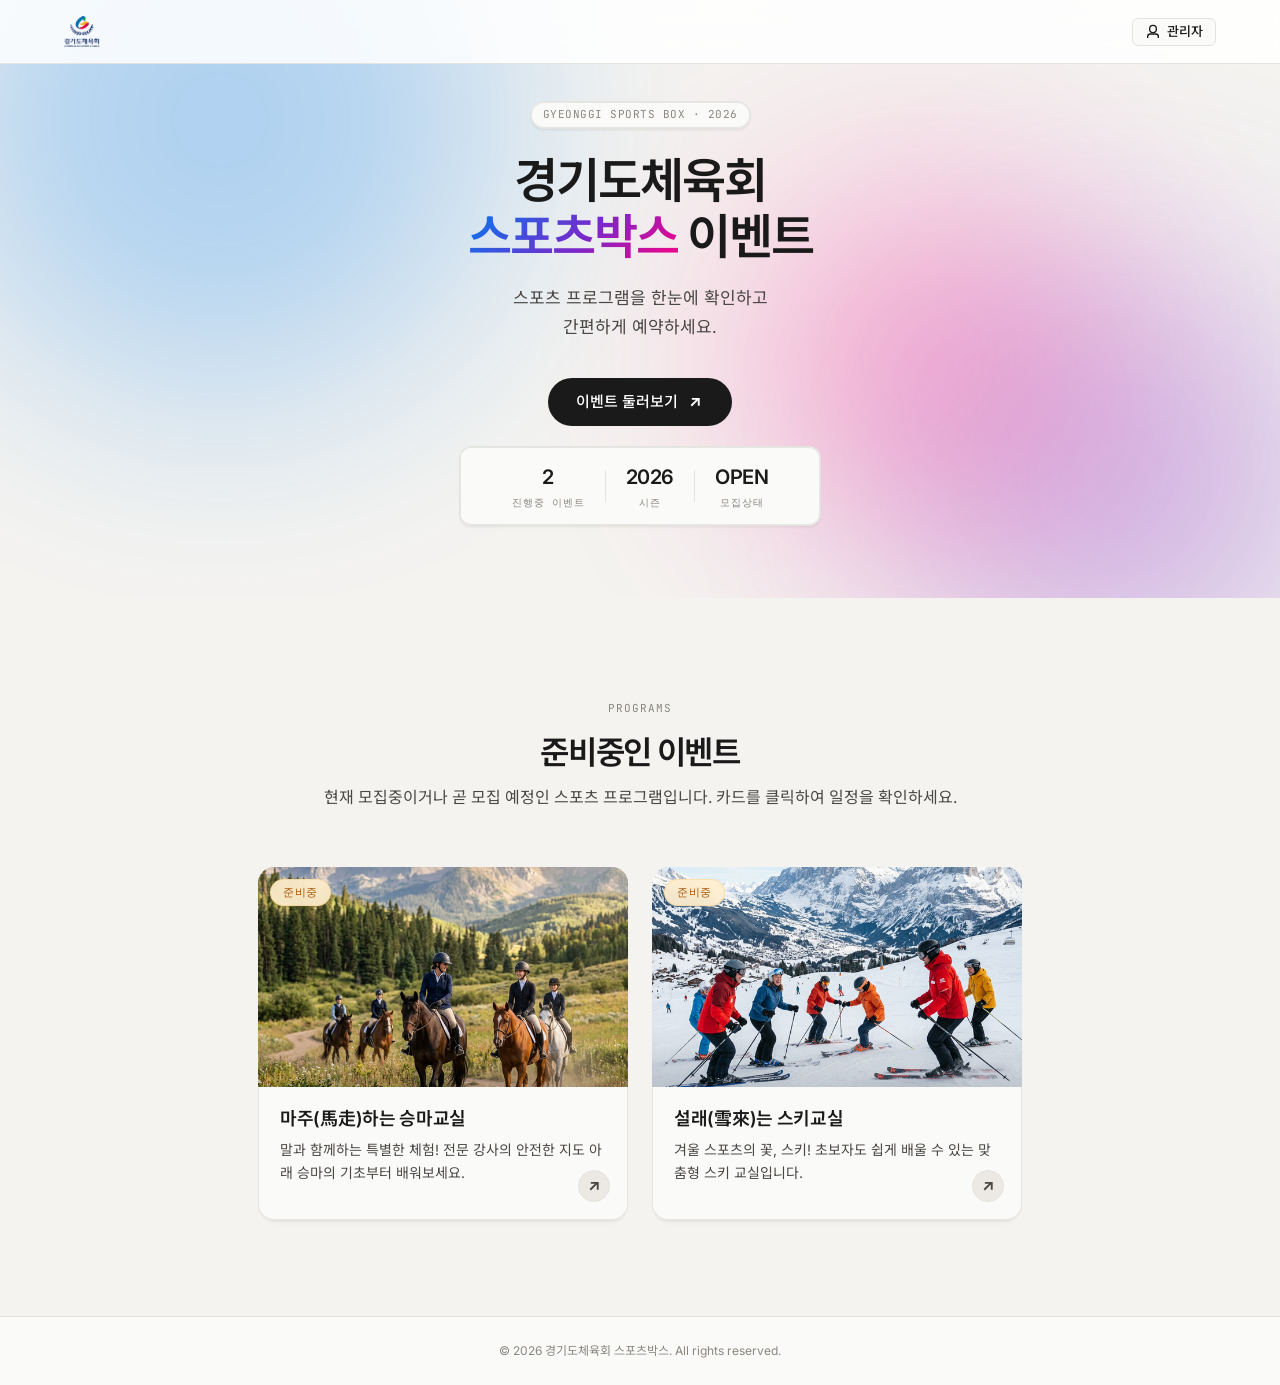
==== commit dbdbfe3f: "Redesign to warm stone light theme with compact hero and faster loading - Replace dark glassmorphism" ====
--- a/index.html
+++ b/index.html
@@ -9,8 +9,9 @@
     <link rel="preconnect" href="https://fonts.googleapis.com">
     <link rel="preconnect" href="https://fonts.gstatic.com" crossorigin>
     <link rel="stylesheet" href="css/style.css">
-    <link href="https://fonts.googleapis.com/css2?family=Noto+Sans+KR:wght@300;400;500;600;700;900&display=swap"
-        rel="stylesheet">
+    <link rel="preconnect" href="https://fonts.googleapis.com">
+    <link rel="preconnect" href="https://fonts.gstatic.com" crossorigin>
+    <link href="https://fonts.googleapis.com/css2?family=Inter:wght@400;500;600&family=JetBrains+Mono:wght@400&family=Noto+Sans+KR:wght@400;500;600&display=swap" rel="stylesheet">
 </head>
 
 <body>
@@ -39,41 +40,35 @@
             <div class="gradient-sphere sphere-2"></div>
             <div class="gradient-sphere sphere-3"></div>
         </div>
-        <div class="hero-overlay-noise"></div>
 
         <div class="hero-main-content">
-            <span class="hero-badge">PREMIUM SPORTS EXPERIENCE</span>
-            <h1 class="hero-title">스포츠박스 이벤트 예약시스템<br><span class="text-gradient">지금 바로 경험하세요</span></h1>
-            <p class="hero-subtitle">직관적이고 심플한 예약으로 바로 시작하세요.</p>
-        </div>
-
-        <div class="hero-bottom">
-            <a href="#events" class="hero-cta cta-primary">
-                <span>이벤트 둘러보기</span>
-                <svg width="20" height="20" viewBox="0 0 24 24" fill="none" stroke="currentColor" stroke-width="2.5">
-                    <path d="M7 17l9.2-9.2M17 17V7.8H7.8" />
-                </svg>
-            </a>
-            <div class="hero-stats">
-                <div class="stat-item">
-                    <span class="stat-number" id="statEvents">0</span>
-                    <span class="stat-label">진행중 이벤트</span>
-                </div>
-                <div class="stat-divider"></div>
-                <div class="stat-item">
-                    <span class="stat-number">2026</span>
-                    <span class="stat-label">시즌</span>
-                </div>
-                <div class="stat-divider"></div>
-                <div class="stat-item">
-                    <span class="stat-number">OPEN</span>
-                    <span class="stat-label">모집상태</span>
-                </div>
-            </div>
-        </div>
-        <div class="hero-scroll-indicator">
-            <div class="scroll-line"></div>
-            <span>SCROLL</span>
+            <span class="hero-badge">GYEONGGI SPORTS BOX · 2026</span>
+            <h1 class="hero-title">경기도체육회<br><span class="text-gradient">스포츠박스</span> 이벤트</h1>
+            <p class="hero-subtitle">스포츠 프로그램을 한눈에 확인하고<br>간편하게 예약하세요.</p>
+            <div class="hero-bottom">
+                <a href="#events" class="hero-cta cta-primary">
+                    <span>이벤트 둘러보기</span>
+                    <svg width="18" height="18" viewBox="0 0 24 24" fill="none" stroke="currentColor" stroke-width="2.5">
+                        <path d="M7 17l9.2-9.2M17 17V7.8H7.8" />
+                    </svg>
+                </a>
+                <div class="hero-stats">
+                    <div class="stat-item">
+                        <span class="stat-number" id="statEvents">0</span>
+                        <span class="stat-label">진행중 이벤트</span>
+                    </div>
+                    <div class="stat-divider"></div>
+                    <div class="stat-item">
+                        <span class="stat-number">2026</span>
+                        <span class="stat-label">시즌</span>
+                    </div>
+                    <div class="stat-divider"></div>
+                    <div class="stat-item">
+                        <span class="stat-number">OPEN</span>
+                        <span class="stat-label">모집상태</span>
+                    </div>
+                </div>
+            </div>
         </div>
     </section>
 
@@ -276,8 +271,8 @@
             <div class="success-icon">
                 <div class="success-ring"></div>
                 <svg viewBox="0 0 80 80" fill="none">
-                    <circle cx="40" cy="40" r="36" fill="rgba(76,175,80,0.15)" />
-                    <path d="M24 40 L35 51 L56 30" stroke="#4CAF50" stroke-width="4" stroke-linecap="round"
+                    <circle cx="40" cy="40" r="36" fill="rgba(0,112,243,0.08)" />
+                    <path d="M24 40 L35 51 L56 30" stroke="#0070f3" stroke-width="3.5" stroke-linecap="round"
                         stroke-linejoin="round" fill="none" class="check-path" />
                 </svg>
             </div>
@@ -292,8 +287,8 @@
             <div class="success-icon">
                 <div class="success-ring"></div>
                 <svg viewBox="0 0 80 80" fill="none">
-                    <circle cx="40" cy="40" r="36" fill="rgba(76,175,80,0.15)" />
-                    <path d="M24 40 L35 51 L56 30" stroke="#4CAF50" stroke-width="4" stroke-linecap="round"
+                    <circle cx="40" cy="40" r="36" fill="rgba(0,112,243,0.08)" />
+                    <path d="M24 40 L35 51 L56 30" stroke="#0070f3" stroke-width="3.5" stroke-linecap="round"
                         stroke-linejoin="round" fill="none" class="check-path" />
                 </svg>
             </div>
--- a/css/style.css
+++ b/css/style.css
@@ -1,50 +1,63 @@
-/* ===== CSS Variables - Premium Modern Dark Theme ===== */
+/* ===== CSS Variables - Warm Stone ===== */
 :root {
-    --primary: #00f2fe;
-    --primary-light: #4facfe;
-    --primary-dark: #006ebc;
-    --secondary: #667eea;
-    --secondary-light: #764ba2;
-    --accent: #ff0844;
-    --accent-light: #ffb199;
-
-    --bg: #0b0f19;
-    --bg-card: rgba(17, 24, 39, 0.75);
-    --bg-card-solid: #111827;
-    --glass-bg: rgba(11, 15, 25, 0.45);
-    --glass-border: rgba(255, 255, 255, 0.1);
-    --glass-shadow: 0 8px 32px rgba(0, 0, 0, 0.6);
-    --glass-dark: rgba(0, 0, 0, 0.7);
-    --glass-dark-border: rgba(255, 255, 255, 0.05);
-
-    --text: #ffffff;
-    --text-secondary: #cbd5e1;
-    --text-muted: #94a3b8;
-    --text-white: #ffffff;
-
-    --success: #10b981;
-    --danger: #ef4444;
-    --warning: #f59e0b;
-
-    --radius: 20px;
-    --radius-sm: 12px;
-    --radius-xs: 8px;
-
-    --shadow-sm: 0 4px 6px -1px rgba(0,0,0,0.5);
-    --shadow-md: 0 10px 15px -3px rgba(0,0,0,0.5);
-    --shadow-lg: 0 20px 25px -5px rgba(0,0,0,0.5);
+    /* Surfaces */
+    --canvas:       #fafaf8;
+    --canvas-soft:  #f4f3f0;
+    --canvas-soft-2:#ece9e4;
+
+    /* Text */
+    --text:          #1a1a1a;
+    --text-secondary:#4a4845;
+    --text-muted:    #8a8680;
+    --on-primary:    #ffffff;
+
+    /* Brand */
+    --primary:       #1a1a1a;
+
+    /* Borders */
+    --hairline:      #e5e3de;
+    --hairline-strong:#b0ada6;
+
+    /* Semantic */
+    --link:    #0070f3;
+    --success: #0070f3;
+    --danger:  #ee0000;
+    --warning: #f5a623;
+
+    /* Brand gradient stops */
+    --grad-1: #007cf0;
+    --grad-2: #00dfd8;
+    --grad-3: #7928ca;
+    --grad-4: #ff0080;
+    --grad-5: #ff4d4d;
+
+    /* Radius */
+    --radius-xs:   4px;
+    --radius-sm:   6px;
+    --radius:      8px;
+    --radius-lg:   12px;
+    --radius-xl:   16px;
+    --radius-pill: 100px;
+    --radius-full: 9999px;
+
+    /* Shadows (Vercel stacked) */
+    --shadow-sm: inset 0 0 0 1px rgba(0,0,0,0.08), 0 1px 1px rgba(0,0,0,0.02), 0 2px 2px rgba(0,0,0,0.04);
+    --shadow-md: inset 0 0 0 1px rgba(0,0,0,0.08), 0 2px 2px rgba(0,0,0,0.04), 0 8px 8px -8px rgba(0,0,0,0.06);
+    --shadow-lg: inset 0 0 0 1px rgba(0,0,0,0.08), 0 2px 2px rgba(0,0,0,0.04), 0 8px 16px -4px rgba(0,0,0,0.06);
+    --shadow-xl: inset 0 0 0 1px rgba(0,0,0,0.08), 0 1px 1px rgba(0,0,0,0.02), 0 8px 16px -4px rgba(0,0,0,0.06), 0 24px 32px -8px rgba(0,0,0,0.08);
 }
 
 /* ===== Reset & Base ===== */
 *, *::before, *::after { margin: 0; padding: 0; box-sizing: border-box; }
 html { scroll-behavior: smooth; }
 body {
-    font-family: 'Noto Sans KR', -apple-system, sans-serif;
-    background: var(--bg);
+    font-family: 'Inter', 'Noto Sans KR', -apple-system, BlinkMacSystemFont, sans-serif;
+    background: var(--canvas-soft);
     color: var(--text);
     line-height: 1.6;
     overflow-x: hidden;
     min-height: 100vh;
+    -webkit-font-smoothing: antialiased;
 }
 a { text-decoration: none; color: inherit; }
 button { cursor: pointer; border: none; font-family: inherit; }
@@ -53,160 +66,143 @@
 
 /* ===== Header ===== */
 .header {
-    position: absolute; top: 0; left: 0; right: 0; z-index: 100;
-    height: 72px;
-    background: transparent;
-    border-bottom: 1px solid rgba(255,255,255,0.05);
-    box-shadow: none;
-    transition: all 0.4s ease;
+    position: fixed; top: 0; left: 0; right: 0; z-index: 100;
+    height: 64px;
+    background: rgba(255, 255, 255, 0.85);
+    border-bottom: 1px solid var(--hairline);
+    backdrop-filter: blur(12px); -webkit-backdrop-filter: blur(12px);
+    transition: box-shadow 0.3s ease;
 }
 .header.scrolled {
-    position: fixed;
-    background: rgba(11, 15, 25, 0.85);
-    backdrop-filter: blur(16px); -webkit-backdrop-filter: blur(16px);
-    box-shadow: 0 8px 32px rgba(0, 0, 0, 0.5);
-    border-bottom: 1px solid rgba(255,255,255,0.1);
+    box-shadow: 0 1px 3px rgba(0,0,0,0.06), 0 4px 8px rgba(0,0,0,0.04);
 }
 .header-inner {
-    max-width: 1200px; margin: 0 auto; padding: 0 12px;
+    max-width: 1200px; margin: 0 auto; padding: 0 24px;
     display: flex; align-items: center; justify-content: space-between; height: 100%;
 }
 .logo { display: flex; align-items: center; gap: 10px; }
-.logo-icon { width: 44px; height: 44px; display: flex; filter: brightness(0) invert(1); }
+.logo-icon { width: 36px; height: 36px; display: flex; }
 .logo-icon svg, .logo-icon img { width: 100%; height: 100%; object-fit: contain; }
-.logo-text strong { display: block; font-size: 15px; font-weight: 800; color: var(--text); }
-.logo-text span { font-size: 10px; color: var(--text-muted); letter-spacing: 2px; font-weight: 600; }
+.logo-text strong { display: block; font-size: 14px; font-weight: 600; color: var(--text); }
+.logo-text span { font-size: 10px; color: var(--text-muted); letter-spacing: 1.5px; font-weight: 500; }
 .admin-btn {
-    display: flex; align-items: center; gap: 6px;
-    padding: 8px 18px; border-radius: 50px; font-size: 13px; font-weight: 600;
+    display: inline-flex; align-items: center; gap: 6px;
+    padding: 0 12px; height: 28px; border-radius: var(--radius-sm);
+    font-size: 13px; font-weight: 500;
     color: var(--text);
-    background: rgba(255, 255, 255, 0.1);
-    border: 1px solid rgba(255, 255, 255, 0.2);
-    transition: all 0.3s cubic-bezier(0.23, 1, 0.32, 1);
+    background: var(--canvas);
+    border: 1px solid var(--hairline);
+    transition: border-color 0.2s, box-shadow 0.2s;
 }
 .admin-btn:hover {
-    background: var(--primary);
-    color: #0b0f19;
-    border-color: var(--primary);
-    transform: translateY(-2px);
-    box-shadow: 0 4px 15px rgba(0, 242, 254, 0.4);
+    border-color: var(--hairline-strong);
+    box-shadow: var(--shadow-sm);
 }
 
 /* ===== Hero Section ===== */
 .hero {
-    position: relative; width: 100%; min-height: 100vh;
-    display: flex; flex-direction: column; justify-content: center; align-items: center;
+    position: relative; width: 100%;
+    min-height: 62vh;
+    display: flex; align-items: center; justify-content: center;
     overflow: hidden;
-    background: var(--bg);
+    background: var(--canvas-soft);
+    padding: 100px 24px 72px;
 }
 .hero-animated-bg {
     position: absolute; inset: 0; z-index: 0; overflow: hidden;
 }
 .gradient-sphere {
-    position: absolute; border-radius: 50%; filter: blur(80px); opacity: 0.6;
-    animation: drift 10s infinite alternate cubic-bezier(0.4, 0, 0.2, 1);
-}
-.sphere-1 { width: 600px; height: 600px; background: var(--secondary); top: -200px; left: -100px; animation-duration: 12s; }
-.sphere-2 { width: 500px; height: 500px; background: var(--primary-light); bottom: -150px; right: -100px; animation-duration: 15s; }
-.sphere-3 { width: 400px; height: 400px; background: var(--accent); top: 30%; left: 50%; transform: translateX(-50%); animation-duration: 18s; }
+    position: absolute; border-radius: 50%; filter: blur(110px); opacity: 0.28;
+    animation: drift 14s infinite alternate ease-in-out;
+}
+.sphere-1 { width: 560px; height: 560px; background: var(--grad-1); top: -160px; left: -60px; animation-duration: 16s; }
+.sphere-2 { width: 440px; height: 440px; background: var(--grad-3); bottom: -100px; right: -60px; animation-duration: 19s; }
+.sphere-3 { width: 360px; height: 360px; background: var(--grad-4); top: 30%; left: 58%; animation-duration: 22s; }
 @keyframes drift {
-    0% { transform: translate(0, 0) scale(1); }
-    100% { transform: translate(50px, 50px) scale(1.1); }
-}
-.hero-overlay-noise {
-    position: absolute; inset: 0; z-index: 1; pointer-events: none;
-    background-image: url("data:image/svg+xml,%3Csvg viewBox='0 0 200 200' xmlns='http://www.w3.org/2000/svg'%3E%3Cfilter id='noiseFilter'%3E%3CfeTurbulence type='fractalNoise' baseFrequency='0.65' numOctaves='3' stitchTiles='stitch'/%3E%3C/filter%3E%3Crect width='100%25' height='100%25' filter='url(%23noiseFilter)' opacity='0.05'/%3E%3C/svg%3E");
-}
+    0%   { transform: translate(0, 0); }
+    100% { transform: translate(36px, 28px); }
+}
+.hero-overlay-noise { display: none; }
+
+/* 히어로 콘텐츠 통합 레이아웃 */
 .hero-main-content {
-    position: relative; z-index: 2; text-align: center; margin-top: -60px;
-    padding: 0 20px;
-    animation: fadeInUp 1s cubic-bezier(0.23, 1, 0.32, 1) forwards;
+    position: relative; z-index: 2; text-align: center;
+    max-width: 680px; width: 100%;
+    animation: fadeInUp 0.8s cubic-bezier(0.23, 1, 0.32, 1) both;
 }
 .hero-badge {
-    display: inline-block; padding: 6px 16px; border-radius: 50px;
-    background: rgba(255, 255, 255, 0.1); border: 1px solid rgba(255, 255, 255, 0.2);
-    font-size: 11px; font-weight: 700; letter-spacing: 2px; color: var(--primary);
-    margin-bottom: 24px; backdrop-filter: blur(10px);
+    display: inline-block; padding: 4px 12px; border-radius: var(--radius-full);
+    background: var(--canvas); border: 1px solid var(--hairline);
+    font-family: 'JetBrains Mono', 'Courier New', monospace;
+    font-size: 11px; font-weight: 400; letter-spacing: 0.5px;
+    color: var(--text-muted);
+    margin-bottom: 24px;
+    box-shadow: var(--shadow-sm);
 }
 .hero-title {
-    font-size: 64px; font-weight: 900; line-height: 1.2; margin-bottom: 20px;
+    font-size: 48px; font-weight: 600; line-height: 1.18; margin-bottom: 18px;
     color: var(--text); letter-spacing: -2px;
 }
 .text-gradient {
-    background: linear-gradient(135deg, var(--primary) 0%, var(--secondary-light) 100%);
+    background: linear-gradient(135deg, var(--grad-1) 0%, var(--grad-3) 55%, var(--grad-4) 100%);
     background-clip: text; -webkit-background-clip: text; -webkit-text-fill-color: transparent;
 }
-.hero-subtitle { font-size: 18px; color: var(--text-secondary); line-height: 1.6; max-width: 600px; margin: 0 auto; font-weight: 300;}
-
+.hero-subtitle {
+    font-size: 17px; color: var(--text-secondary); line-height: 1.7;
+    max-width: 520px; margin: 0 auto 36px; font-weight: 400;
+}
+
+/* 히어로 하단 액션 (CTA + 스탯) */
 .hero-bottom {
-    position: absolute; bottom: 0; left: 0; right: 0;
-    z-index: 2;
-    display: flex; flex-direction: column; align-items: center; gap: 32px;
-    padding: 0 24px 64px; text-align: center;
+    display: flex; flex-direction: column; align-items: center; gap: 20px;
+    margin-top: 36px;
 }
 .hero-cta {
-    display: inline-flex; align-items: center; gap: 10px;
-    padding: 18px 40px; border-radius: 50px;
-    font-weight: 700; font-size: 16px; transition: all 0.4s cubic-bezier(0.23, 1, 0.32, 1);
+    display: inline-flex; align-items: center; gap: 8px;
+    padding: 0 28px; height: 48px; border-radius: var(--radius-pill);
+    font-weight: 500; font-size: 15px;
+    transition: opacity 0.2s, transform 0.2s;
 }
 .cta-primary {
-    background: linear-gradient(135deg, var(--primary) 0%, var(--primary-light) 100%);
-    color: #0b0f19;
+    background: var(--primary);
+    color: var(--on-primary);
     border: none;
-    box-shadow: 0 10px 30px rgba(0, 242, 254, 0.3);
-}
-.cta-primary:hover {
-    transform: translateY(-4px) scale(1.02);
-    box-shadow: 0 15px 40px rgba(0, 242, 254, 0.5);
-    background: linear-gradient(135deg, var(--primary-light) 0%, var(--primary) 100%);
-}
-.cta-primary svg { transition: transform 0.3s; }
-.cta-primary:hover svg { transform: translate(4px, -4px); }
+}
+.cta-primary:hover { opacity: 0.82; transform: translateY(-1px); }
+.cta-primary svg { transition: transform 0.2s; }
+.cta-primary:hover svg { transform: translate(3px, -3px); }
 
 .hero-stats {
     display: inline-flex; align-items: center;
-    border-radius: 60px; padding: 16px 48px;
-    background: rgba(17, 24, 39, 0.6);
-    backdrop-filter: blur(20px); -webkit-backdrop-filter: blur(20px);
-    border: 1px solid rgba(255, 255, 255, 0.1);
-    box-shadow: 0 10px 40px rgba(0, 0, 0, 0.5);
-    transition: transform 0.3s ease;
-}
-.hero-stats:hover {
-    transform: translateY(-5px);
-}
-.stat-item { text-align: center; padding: 0 24px; }
-.stat-number { display: block; font-size: 24px; font-weight: 900; color: var(--primary); }
-.stat-label { font-size: 11px; color: var(--text-muted); letter-spacing: 1.5px; text-transform: uppercase; font-weight: 600; }
-.stat-divider { width: 1px; height: 40px; background: rgba(255,255,255,0.1); }
-
-.hero-scroll-indicator {
-    position: absolute; bottom: 16px; left: 50%;
-    transform: translateX(-50%);
-    display: flex; flex-direction: column; align-items: center; gap: 8px;
-    color: var(--text-muted); font-size: 10px; letter-spacing: 4px; z-index: 2;
-}
-.scroll-line {
-    width: 2px; height: 30px; border-radius: 2px;
-    background: linear-gradient(to bottom, var(--primary), transparent);
-    animation: scrollPulse 2s ease-in-out infinite;
-}
-@keyframes scrollPulse {
-    0%, 100% { opacity: 0.2; transform: scaleY(0.5); transform-origin: top; }
-    50% { opacity: 1; transform: scaleY(1); transform-origin: top; }
-}
+    border-radius: var(--radius-lg);
+    padding: 14px 32px;
+    background: var(--canvas);
+    border: 1px solid var(--hairline);
+    box-shadow: var(--shadow-sm);
+}
+.stat-item { text-align: center; padding: 0 20px; }
+.stat-number { display: block; font-size: 20px; font-weight: 600; color: var(--text); letter-spacing: -0.4px; }
+.stat-label {
+    font-family: 'JetBrains Mono', 'Courier New', monospace;
+    font-size: 10px; color: var(--text-muted); letter-spacing: 1px; font-weight: 400;
+    text-transform: uppercase; margin-top: 2px; display: block;
+}
+.stat-divider { width: 1px; height: 32px; background: var(--hairline); }
+
+.hero-scroll-indicator { display: none; }
+.scroll-line { display: none; }
+
 @keyframes fadeInUp {
-    from { opacity: 0; transform: translateY(40px); }
-    to { opacity: 1; transform: translateY(0); }
+    from { opacity: 0; transform: translateY(24px); }
+    to   { opacity: 1; transform: translateY(0); }
 }
 
 .reveal-init {
     opacity: 0;
-    transform: translateY(40px);
-    transition: opacity 0.8s cubic-bezier(0.23, 1, 0.32, 1),
-        transform 0.8s cubic-bezier(0.23, 1, 0.32, 1);
-}
-
+    transform: translateY(24px);
+    transition: opacity 0.6s cubic-bezier(0.23, 1, 0.32, 1),
+                transform 0.6s cubic-bezier(0.23, 1, 0.32, 1);
+}
 .animate-in {
     opacity: 1 !important;
     transform: translateY(0) !important;
@@ -214,71 +210,51 @@
 
 /* ===== Events Section ===== */
 .events-section {
-    padding: 80px 0 100px;
-    position: relative; z-index: 1;
-    background: var(--bg);
-}
-.events-section-preparing {
-    background: rgba(245, 158, 11, 0.03);
-    border-top: 1px solid rgba(245, 158, 11, 0.08);
-}
+    padding: 96px 0;
+    background: var(--canvas-soft);
+}
+.events-section-preparing { background: var(--canvas-soft); }
 .events-section-ended {
-    background: rgba(255, 255, 255, 0.02);
-    border-top: 1px solid rgba(255, 255, 255, 0.05);
-}
-.section-header { text-align: center; margin-bottom: 52px; }
+    background: var(--canvas);
+    border-top: 1px solid var(--hairline);
+}
+.section-header { text-align: center; margin-bottom: 56px; }
 .section-tag {
     display: inline-block;
-    background: rgba(0, 242, 254, 0.1);
-    border: 1px solid rgba(0, 242, 254, 0.2);
-    border-radius: 50px; padding: 5px 16px;
-    font-size: 11px; font-weight: 700; letter-spacing: 2px;
-    color: var(--primary);
-    margin-bottom: 14px;
-}
-.section-tag-preparing {
-    background: rgba(245, 158, 11, 0.1);
-    border-color: rgba(245, 158, 11, 0.25);
-    color: var(--warning);
-}
-.section-tag-ended {
-    background: rgba(255, 255, 255, 0.06);
-    border-color: rgba(255, 255, 255, 0.15);
+    font-family: 'JetBrains Mono', 'Courier New', monospace;
+    font-size: 11px; font-weight: 400; letter-spacing: 1px; text-transform: uppercase;
     color: var(--text-muted);
-}
+    margin-bottom: 16px;
+}
+.section-tag-preparing { color: var(--warning); }
+.section-tag-ended { color: var(--text-muted); }
 .section-title {
-    font-size: 32px; font-weight: 900; margin-bottom: 10px;
-    color: var(--text); letter-spacing: -1px;
-}
-.section-desc { color: var(--text-muted); font-size: 15px; }
+    font-size: 32px; font-weight: 600; margin-bottom: 12px;
+    color: var(--text); letter-spacing: -1.28px; line-height: 1.25;
+}
+.section-desc { color: var(--text-secondary); font-size: 16px; line-height: 1.6; }
 
 /* ===== Event Cards ===== */
 .events-carousel {
-    display: flex; gap: 28px; justify-content: center; flex-wrap: wrap;
+    display: flex; gap: 24px; justify-content: center; flex-wrap: wrap;
 }
 .event-card {
-    width: 370px; border-radius: var(--radius); overflow: hidden;
-    background: var(--bg-card);
-    backdrop-filter: blur(16px); -webkit-backdrop-filter: blur(16px);
-    border: 1px solid rgba(255, 255, 255, 0.8);
-    transition: all 0.45s cubic-bezier(0.23, 1, 0.32, 1);
+    width: 370px; border-radius: var(--radius-xl); overflow: hidden;
+    background: var(--canvas);
+    transition: transform 0.3s cubic-bezier(0.23, 1, 0.32, 1), box-shadow 0.3s;
     cursor: pointer; position: relative;
     box-shadow: var(--shadow-md);
-    transform-style: preserve-3d;
-    will-change: transform;
 }
 .event-card:hover {
-    transform: translateY(-10px);
-    box-shadow: 0 16px 48px rgba(0, 242, 254, 0.2),
-                0 4px 12px rgba(0, 0, 0, 0.3);
-    border-color: rgba(0, 242, 254, 0.3);
+    transform: translateY(-6px);
+    box-shadow: var(--shadow-lg);
 }
 .event-card-image {
-    width: 100%; height: 230px; overflow: hidden; position: relative;
+    width: 100%; height: 220px; overflow: hidden; position: relative;
 }
 .event-card-image::after {
-    content: ''; position: absolute; bottom: 0; left: 0; right: 0; height: 80px;
-    background: linear-gradient(to top, rgba(17,24,39,1), transparent);
+    content: ''; position: absolute; bottom: 0; left: 0; right: 0; height: 60px;
+    background: linear-gradient(to top, rgba(0,0,0,0.12), transparent);
 }
 .event-card-image img, .event-card-image svg {
     width: 100%; height: 100%; object-fit: cover; display: block;
@@ -286,211 +262,202 @@
 }
 .event-card:hover .event-card-image img,
 .event-card:hover .event-card-image svg {
-    transform: scale(1.06);
+    transform: scale(1.04);
 }
 .event-card-badge {
-    position: absolute; top: 14px; left: 14px; z-index: 2;
-    padding: 5px 14px; border-radius: 50px; font-size: 12px; font-weight: 700;
-    background: rgba(255,255,255,0.85);
+    position: absolute; top: 12px; left: 12px; z-index: 2;
+    padding: 4px 12px; border-radius: var(--radius-full);
+    font-family: 'JetBrains Mono', 'Courier New', monospace;
+    font-size: 11px; font-weight: 400; letter-spacing: 0.5px;
+    background: rgba(255,255,255,0.92);
+    border: 1px solid rgba(0,0,0,0.08);
+    color: var(--text);
     backdrop-filter: blur(8px); -webkit-backdrop-filter: blur(8px);
-    border: 1px solid rgba(46, 125, 50, 0.2);
-    color: var(--primary);
-    letter-spacing: 0.3px;
 }
 .event-card-badge.closed {
-    color: var(--text-muted); border-color: rgba(255,255,255,0.15);
-    background: rgba(255,255,255,0.08);
+    color: var(--text-muted);
+    background: rgba(240,240,240,0.92);
 }
 .event-card-badge.preparing {
-    color: var(--warning); border-color: rgba(245,127,23,0.2);
-    background: rgba(245,158,11,0.12);
+    color: #ab570a;
+    background: rgba(255,239,207,0.92);
+    border-color: rgba(245,166,35,0.2);
 }
 .event-card-body {
-    padding: 22px 24px 24px; position: relative;
+    padding: 20px 22px 22px; position: relative;
 }
 .event-card-title {
-    font-size: 19px; font-weight: 800; margin-bottom: 8px;
-    color: var(--text); letter-spacing: -0.3px;
+    font-size: 18px; font-weight: 600; margin-bottom: 8px;
+    color: var(--text); letter-spacing: -0.3px; line-height: 1.3;
 }
 .event-card-desc {
-    font-size: 14px; color: var(--text-muted); line-height: 1.7;
-    margin-bottom: 12px;
+    font-size: 14px; color: var(--text-secondary); line-height: 1.65;
+    margin-bottom: 14px;
 }
 .event-card-arrow {
-    position: absolute; bottom: 20px; right: 20px;
-    width: 38px; height: 38px; border-radius: 50%;
-    background: rgba(0, 242, 254, 0.1);
-    border: 1px solid rgba(0, 242, 254, 0.2);
+    position: absolute; bottom: 18px; right: 18px;
+    width: 32px; height: 32px; border-radius: var(--radius-full);
+    background: var(--canvas-soft-2);
+    border: 1px solid var(--hairline);
     display: flex; align-items: center; justify-content: center;
-    transition: all 0.3s ease; color: var(--primary);
+    transition: all 0.2s ease; color: var(--text-secondary);
 }
 .event-card:hover .event-card-arrow {
-    background: var(--primary); color: #0b0f19;
+    background: var(--primary); color: var(--on-primary);
+    border-color: var(--primary);
     transform: translate(2px, -2px);
-    box-shadow: 0 4px 15px rgba(0, 242, 254, 0.4);
 }
 
 /* ===== Modals ===== */
 .modal-overlay {
     display: none; position: fixed; inset: 0; z-index: 1000;
-    background: rgba(0, 0, 0, 0.35);
-    backdrop-filter: blur(6px); -webkit-backdrop-filter: blur(6px);
+    background: rgba(0, 0, 0, 0.3);
+    backdrop-filter: blur(4px); -webkit-backdrop-filter: blur(4px);
     justify-content: center; align-items: center;
-    animation: fadeIn 0.2s;
+    animation: fadeIn 0.15s;
 }
 .modal-overlay.active { display: flex; }
 .modal {
     position: relative; max-height: 90vh; overflow-y: auto;
-    animation: modalSlideUp 0.4s cubic-bezier(0.23, 1, 0.32, 1);
-    border-radius: var(--radius);
-    background: rgba(17, 24, 39, 0.85);
-    backdrop-filter: blur(24px); -webkit-backdrop-filter: blur(24px);
-    border: 1px solid rgba(255, 255, 255, 0.1);
-    box-shadow: 0 25px 80px rgba(0, 0, 0, 0.5);
-}
+    animation: modalSlideUp 0.3s cubic-bezier(0.23, 1, 0.32, 1);
+    border-radius: var(--radius-xl);
+    background: var(--canvas);
+    box-shadow: var(--shadow-xl);
+}
+.modal-glass { background: var(--canvas); }
 .modal-close {
-    position: absolute; top: 16px; right: 16px;
-    background: rgba(255,255,255,0.05); border: 1px solid rgba(255,255,255,0.1);
-    border-radius: 50%; width: 34px; height: 34px;
+    position: absolute; top: 14px; right: 14px;
+    background: var(--canvas-soft); border: 1px solid var(--hairline);
+    border-radius: var(--radius-full); width: 32px; height: 32px;
     display: flex; align-items: center; justify-content: center;
-    color: var(--text-muted); transition: all 0.3s; line-height: 1;
-}
-.modal-close:hover { background: rgba(239,68,68,0.15); color: var(--danger); border-color: rgba(239,68,68,0.3); }
-.modal-header { padding: 28px 28px 12px; }
-.modal-header h3 { font-size: 20px; font-weight: 800; color: var(--text); }
+    color: var(--text-muted); transition: all 0.2s; line-height: 1;
+}
+.modal-close:hover { background: var(--canvas-soft-2); color: var(--danger); border-color: rgba(238,0,0,0.2); }
+.modal-header { padding: 28px 28px 14px; }
+.modal-header h3 { font-size: 20px; font-weight: 600; color: var(--text); letter-spacing: -0.5px; }
 .modal-subtitle { color: var(--text-muted); font-size: 13px; margin-top: 4px; }
 .modal-icon {
-    width: 44px; height: 44px; border-radius: 12px;
-    background: rgba(46, 125, 50, 0.08);
-    border: 1px solid rgba(46, 125, 50, 0.12);
+    width: 40px; height: 40px; border-radius: var(--radius);
+    background: var(--canvas-soft-2);
+    border: 1px solid var(--hairline);
     display: flex; align-items: center; justify-content: center;
-    margin-bottom: 14px; color: var(--primary);
+    margin-bottom: 14px; color: var(--text);
 }
 .modal-icon.purple {
-    background: rgba(21, 101, 192, 0.08);
-    border-color: rgba(21, 101, 192, 0.12);
-    color: var(--secondary);
+    background: #f0ebfa;
+    border-color: rgba(121,40,202,0.15);
+    color: #7928ca;
 }
 
 /* Calendar Modal */
 .modal-calendar { width: 500px; padding-bottom: 20px; }
 .calendar-nav {
-    display: flex; align-items: center; justify-content: center; gap: 18px;
+    display: flex; align-items: center; justify-content: center; gap: 16px;
     padding: 8px 28px 14px;
 }
-.cal-nav-btn {
-    width: 36px; height: 36px; border-radius: 10px;
+.cal-nav-btn, .glass-btn {
+    width: 34px; height: 34px; border-radius: var(--radius-sm);
     display: flex; align-items: center; justify-content: center;
     color: var(--text-secondary);
-    background: rgba(0,0,0,0.03); border: 1px solid rgba(0,0,0,0.06);
+    background: var(--canvas-soft); border: 1px solid var(--hairline);
     transition: all 0.2s;
 }
-.cal-nav-btn:hover { background: var(--primary); color: #fff; border-color: var(--primary); }
-.cal-nav-btn:disabled {
-    opacity: 0.35;
-    cursor: not-allowed;
-    pointer-events: none;
-}
-.cal-month { font-size: 17px; font-weight: 800; min-width: 130px; text-align: center; color: var(--text); }
-.calendar-grid { padding: 0 22px; }
+.cal-nav-btn:hover { background: var(--primary); color: var(--on-primary); border-color: var(--primary); }
+.cal-nav-btn:disabled { opacity: 0.3; cursor: not-allowed; pointer-events: none; }
+.cal-month { font-size: 16px; font-weight: 600; min-width: 120px; text-align: center; color: var(--text); letter-spacing: -0.3px; }
+.calendar-grid { padding: 0 20px; }
 .cal-header {
     display: grid; grid-template-columns: repeat(7, 1fr); text-align: center;
-    margin-bottom: 6px;
+    margin-bottom: 4px;
 }
 .cal-day-name {
-    font-size: 12px; font-weight: 700; padding: 8px 0;
-    color: var(--text-muted); letter-spacing: 1px;
+    font-family: 'JetBrains Mono', 'Courier New', monospace;
+    font-size: 11px; font-weight: 400; padding: 8px 0;
+    color: var(--text-muted); letter-spacing: 0.5px;
 }
 .cal-day-name.sun { color: var(--danger); }
-.cal-day-name.sat { color: var(--secondary); }
-.cal-body { display: grid; grid-template-columns: repeat(7, 1fr); gap: 3px; }
+.cal-day-name.sat { color: var(--link); }
+.cal-body { display: grid; grid-template-columns: repeat(7, 1fr); gap: 2px; }
 .cal-day {
     aspect-ratio: 1; display: flex; align-items: center; justify-content: center;
-    border-radius: 10px; font-size: 14px; font-weight: 500;
+    border-radius: var(--radius-sm); font-size: 13px; font-weight: 400;
     color: var(--text-muted); position: relative;
-    transition: all 0.2s ease;
-}
-.cal-day[data-date] {
-    border: none;
-}
-.cal-day.other { color: rgba(255,255,255,0.2); }
-.cal-day.today {
-    font-weight: 800; color: var(--primary);
-    background: rgba(0, 242, 254, 0.1);
-}
+    transition: all 0.15s ease;
+}
+.cal-day[data-date] { border: none; }
+.cal-day.other { color: var(--hairline-strong); }
+.cal-day.today { font-weight: 600; color: var(--link); background: #e8f0ff; }
 .cal-day.available {
-    background: rgba(0, 242, 254, 0.1);
-    border: 1px solid rgba(0, 242, 254, 0.2);
-    color: var(--primary); cursor: pointer; font-weight: 700;
+    background: var(--canvas-soft-2);
+    border: 1px solid var(--hairline);
+    color: var(--text); cursor: pointer; font-weight: 500;
 }
 .cal-day.available:hover {
-    background: var(--primary); color: #0b0f19;
+    background: var(--primary); color: var(--on-primary);
     border-color: var(--primary);
-    transform: scale(1.08);
-    box-shadow: 0 4px 15px rgba(0, 242, 254, 0.4);
+    transform: scale(1.06);
 }
 .cal-day.available::after {
-    content: ''; position: absolute; bottom: 4px; width: 4px; height: 4px;
-    border-radius: 50%; background: var(--primary-light);
-}
-
-/* Calendar Skeleton Loading */
-.skeleton-day {
-    pointer-events: none;
-}
+    content: ''; position: absolute; bottom: 3px; width: 3px; height: 3px;
+    border-radius: 50%; background: var(--link);
+}
+.cal-day.available:hover::after { background: rgba(255,255,255,0.6); }
+
+/* Calendar Skeleton */
+.skeleton-day { pointer-events: none; }
 .skeleton-pulse {
-    width: 60%; height: 14px; border-radius: 4px;
-    background: linear-gradient(90deg, rgba(255,255,255,0.05) 25%, rgba(255,255,255,0.1) 50%, rgba(255,255,255,0.05) 75%);
+    width: 60%; height: 12px; border-radius: 4px;
+    background: linear-gradient(90deg, var(--hairline) 25%, var(--canvas-soft-2) 50%, var(--hairline) 75%);
     background-size: 200% 100%;
-    animation: shimmer 1.5s ease-in-out infinite;
+    animation: shimmer 1.4s ease-in-out infinite;
 }
 @keyframes shimmer {
-    0% { background-position: 200% 0; }
+    0%   { background-position: 200% 0; }
     100% { background-position: -200% 0; }
 }
 
 .calendar-legend {
-    display: flex; gap: 20px; justify-content: center; padding: 18px;
+    display: flex; gap: 16px; justify-content: center; padding: 16px;
     font-size: 12px; color: var(--text-muted);
 }
 .legend-item { display: flex; align-items: center; gap: 6px; }
-.legend-dot { width: 8px; height: 8px; border-radius: 50%; display: inline-block; }
-.legend-dot.available { background: var(--primary-light); }
+.legend-dot { width: 7px; height: 7px; border-radius: 50%; display: inline-block; }
+.legend-dot.available { background: var(--link); }
 
 /* Form Error */
 .form-error {
-    color: var(--danger); font-size: 13px; font-weight: 600;
-    margin-top: 6px; padding: 6px 10px;
-    background: rgba(239, 68, 68, 0.15);
-    border: 1px solid rgba(239, 68, 68, 0.3);
-    border-radius: var(--radius-xs);
+    color: var(--danger); font-size: 13px; font-weight: 500;
+    margin-top: 6px; padding: 8px 12px;
+    background: #fff0f0;
+    border: 1px solid rgba(238,0,0,0.15);
+    border-radius: var(--radius-sm);
 }
 
 /* Reservation Modal */
 .modal-reservation { width: 440px; padding: 0 28px 28px; }
 .form-group { margin-bottom: 16px; }
 .form-group label {
-    display: block; font-size: 12px; font-weight: 700; margin-bottom: 6px;
-    color: var(--text-secondary); letter-spacing: 0.3px;
+    display: block; font-size: 12px; font-weight: 500; margin-bottom: 6px;
+    color: var(--text-secondary); letter-spacing: 0.1px;
 }
 .required { color: var(--danger); }
 .form-input {
-    width: 100%; padding: 12px 14px;
-    border: 1.5px solid rgba(255,255,255,0.1);
+    width: 100%; padding: 0 12px;
+    height: 40px;
+    border: 1px solid var(--hairline);
     border-radius: var(--radius-sm); font-size: 14px;
-    background: rgba(17, 24, 39, 0.6);
-    backdrop-filter: blur(8px); -webkit-backdrop-filter: blur(8px);
+    background: var(--canvas);
     color: var(--text);
-    outline: none; transition: all 0.3s;
+    outline: none; transition: border-color 0.2s, box-shadow 0.2s;
 }
 .form-input:focus {
     border-color: var(--primary);
-    background: rgba(17, 24, 39, 0.9);
-    box-shadow: 0 0 0 3px rgba(0, 242, 254, 0.2);
-}
-.form-input::placeholder { color: #aaa; }
-textarea.form-input { resize: vertical; }
+    box-shadow: 0 0 0 3px rgba(23,23,23,0.08);
+}
+.form-input::placeholder { color: var(--hairline-strong); }
+textarea.form-input { resize: vertical; height: auto; padding: 10px 12px; }
 select.form-input { cursor: pointer; }
+.form-input-glass { background: var(--canvas); }
 .form-help {
     margin-top: 6px;
     color: var(--text-muted);
@@ -498,39 +465,24 @@
     line-height: 1.6;
 }
 .btn-submit {
-    width: 100%; padding: 13px; border-radius: var(--radius-sm);
+    width: 100%; height: 42px; border-radius: var(--radius-pill);
     background: var(--primary);
-    color: #fff; font-size: 15px; font-weight: 700; margin-top: 8px;
-    transition: all 0.3s; border: none;
-    box-shadow: 0 4px 16px rgba(46,125,50,0.25);
-}
-.btn-submit:hover {
-    background: var(--primary-dark);
-    box-shadow: 0 6px 24px rgba(46,125,50,0.35);
-    transform: translateY(-1px);
-}
-.btn-submit:disabled { opacity: 0.5; cursor: not-allowed; transform: none; box-shadow: none; }
+    color: var(--on-primary); font-size: 14px; font-weight: 500; margin-top: 8px;
+    transition: opacity 0.2s; border: none;
+}
+.btn-submit:hover { opacity: 0.85; }
+.btn-submit:disabled { opacity: 0.4; cursor: not-allowed; }
 .btn-secondary {
-    width: 100%;
-    padding: 13px;
-    border-radius: var(--radius-sm);
-    background: rgba(255, 255, 255, 0.08);
+    width: 100%; height: 42px;
+    border-radius: var(--radius-pill);
+    background: var(--canvas);
     color: var(--text);
-    font-size: 15px;
-    font-weight: 700;
-    border: 1px solid rgba(255, 255, 255, 0.16);
-    transition: all 0.3s;
-}
-.btn-secondary:hover {
-    background: rgba(255, 255, 255, 0.14);
-    border-color: rgba(0, 242, 254, 0.35);
-    transform: translateY(-1px);
-}
-.btn-secondary:disabled {
-    opacity: 0.5;
-    cursor: not-allowed;
-    transform: none;
-}
+    font-size: 14px; font-weight: 500;
+    border: 1px solid var(--hairline);
+    transition: border-color 0.2s, box-shadow 0.2s;
+}
+.btn-secondary:hover { border-color: var(--hairline-strong); box-shadow: var(--shadow-sm); }
+.btn-secondary:disabled { opacity: 0.4; cursor: not-allowed; }
 
 @media (prefers-reduced-motion: reduce) {
     html { scroll-behavior: auto; }
@@ -543,332 +495,298 @@
 
 /* Success Modal */
 .modal-success {
-    width: 380px; padding: 48px 32px 36px; text-align: center;
+    width: 380px; padding: 48px 32px 40px; text-align: center;
 }
 .success-icon { margin-bottom: 20px; position: relative; display: inline-block; }
-.success-icon svg { width: 80px; height: 80px; position: relative; z-index: 1; }
+.success-icon svg { width: 72px; height: 72px; position: relative; z-index: 1; }
 .success-ring {
     position: absolute; inset: -8px; border-radius: 50%;
-    border: 2px solid rgba(46, 125, 50, 0.25);
+    border: 2px solid rgba(0,112,243,0.2);
     animation: ringPulse 2s ease-in-out infinite;
 }
 @keyframes ringPulse {
     0%, 100% { transform: scale(1); opacity: 0.5; }
-    50% { transform: scale(1.15); opacity: 0; }
+    50%       { transform: scale(1.15); opacity: 0; }
 }
 .check-path {
     stroke-dasharray: 60; stroke-dashoffset: 60;
-    animation: drawCheck 0.6s ease-out 0.3s forwards;
+    animation: drawCheck 0.5s ease-out 0.25s forwards;
 }
 @keyframes drawCheck { to { stroke-dashoffset: 0; } }
-.modal-success h3 { font-size: 19px; font-weight: 800; margin-bottom: 10px; color: var(--primary); }
-.success-msg { color: var(--text-muted); font-size: 14px; line-height: 1.8; margin-bottom: 28px; }
+.modal-success h3 { font-size: 18px; font-weight: 600; margin-bottom: 10px; color: var(--text); letter-spacing: -0.3px; }
+.success-msg { color: var(--text-secondary); font-size: 14px; line-height: 1.8; margin-bottom: 28px; }
 .btn-confirm {
-    padding: 12px 48px; border-radius: var(--radius-sm);
-    background: var(--primary); color: #fff;
-    font-size: 15px; font-weight: 700; transition: all 0.3s;
-    border: none; box-shadow: 0 4px 16px rgba(46,125,50,0.2);
-}
-.btn-confirm:hover { background: var(--primary-dark); transform: translateY(-1px); }
+    padding: 0 40px; height: 42px; border-radius: var(--radius-pill);
+    background: var(--primary); color: var(--on-primary);
+    font-size: 14px; font-weight: 500; transition: opacity 0.2s;
+    border: none;
+}
+.btn-confirm:hover { opacity: 0.85; }
 
 /* ===== Footer ===== */
-.footer {
-    position: relative; z-index: 1;
-    background: #1a2e1a;
-    text-align: center; padding: 28px 0; font-size: 12px;
-    color: rgba(255,255,255,0.5);
+.footer, .glass {
+    background: var(--canvas);
+    border-top: 1px solid var(--hairline);
+    text-align: center; padding: 24px 0; font-size: 12px;
+    color: var(--text-muted);
 }
 
 /* ===== Animations ===== */
 @keyframes fadeIn { from { opacity: 0; } to { opacity: 1; } }
 @keyframes modalSlideUp {
-    from { opacity: 0; transform: translateY(30px) scale(0.97); }
-    to { opacity: 1; transform: translateY(0) scale(1); }
+    from { opacity: 0; transform: translateY(20px) scale(0.98); }
+    to   { opacity: 1; transform: translateY(0) scale(1); }
 }
 
 /* ============================================
    ADMIN STYLES
    ============================================ */
-.admin-body { background: var(--bg); color: var(--text); }
+.admin-body { background: var(--canvas-soft); color: var(--text); }
 
 /* Login */
 .login-screen {
     min-height: 100vh; display: flex; align-items: center; justify-content: center;
-    position: relative; overflow: hidden;
-    background: linear-gradient(135deg, #0b0f19 0%, #111827 100%);
-}
-.login-screen::before {
-    content: ''; position: absolute; width: 500px; height: 500px;
-    background: radial-gradient(circle, rgba(0,242,254,0.15), transparent 70%);
-    top: 50%; left: 50%; transform: translate(-50%, -50%);
+    background: var(--canvas-soft);
 }
 .login-card {
-    background: rgba(17, 24, 39, 0.75);
-    backdrop-filter: blur(24px); -webkit-backdrop-filter: blur(24px);
-    border: 1px solid rgba(255, 255, 255, 0.1);
-    border-radius: var(--radius); padding: 44px 40px;
-    width: 400px; box-shadow: 0 20px 60px rgba(0, 0, 0, 0.5);
-    position: relative; z-index: 1;
-}
-.login-logo { text-align: left; margin-bottom: 32px; }
-.login-logo .logo-icon { margin: 0 0 14px; display: flex; justify-content: flex-start; filter: brightness(0) invert(1); }
-.login-logo .logo-icon svg { width: 52px; height: 52px; }
-.login-logo h2 { font-size: 20px; font-weight: 800; color: var(--text); }
+    background: var(--canvas);
+    border: 1px solid var(--hairline);
+    border-radius: var(--radius-xl); padding: 40px 36px;
+    width: 400px;
+    box-shadow: var(--shadow-lg);
+    position: relative;
+}
+.login-logo { margin-bottom: 32px; }
+.login-logo .logo-icon { margin: 0 0 16px; display: flex; }
+.login-logo .logo-icon svg { width: 44px; height: 44px; }
+.login-logo h2 { font-size: 20px; font-weight: 600; color: var(--text); letter-spacing: -0.5px; }
 .login-logo p { color: var(--text-muted); font-size: 13px; margin-top: 4px; }
 .login-error { color: var(--danger); font-size: 13px; margin-bottom: 8px; min-height: 20px; }
 .login-loading {
     display: none;
-    position: absolute; inset: 0; border-radius: var(--radius);
-    background: rgba(11, 15, 25, 0.75);
+    position: absolute; inset: 0; border-radius: var(--radius-xl);
+    background: rgba(255,255,255,0.88);
     backdrop-filter: blur(4px); -webkit-backdrop-filter: blur(4px);
     flex-direction: column; align-items: center; justify-content: center;
     gap: 14px; z-index: 10;
-    color: var(--text-secondary); font-size: 14px; font-weight: 600;
+    color: var(--text-secondary); font-size: 14px; font-weight: 500;
 }
 .login-loading.active { display: flex; }
-.loading-spinner-lg { width: 32px; height: 32px; border-width: 3px; }
+.loading-spinner-lg { width: 28px; height: 28px; border-width: 2px; }
 
 /* Admin Layout */
 .admin-header {
-    background: rgba(17, 24, 39, 0.85);
-    backdrop-filter: blur(20px); -webkit-backdrop-filter: blur(20px);
-    border-bottom: 1px solid rgba(255,255,255,0.1);
+    background: rgba(255,255,255,0.9);
+    backdrop-filter: blur(12px); -webkit-backdrop-filter: blur(12px);
+    border-bottom: 1px solid var(--hairline);
     height: 60px; position: sticky; top: 0; z-index: 50;
 }
 .admin-header-right { display: flex; gap: 8px; }
 .btn-outline {
-    padding: 7px 16px; border-radius: var(--radius-xs); font-size: 13px; font-weight: 600;
-    background: rgba(255,255,255,0.05); border: 1px solid rgba(255,255,255,0.1);
-    color: var(--text-secondary); transition: all 0.3s;
-}
-.btn-outline:hover { border-color: var(--primary); color: #0b0f19; background: var(--primary); }
+    padding: 0 14px; height: 28px; border-radius: var(--radius-sm);
+    font-size: 13px; font-weight: 500;
+    background: var(--canvas); border: 1px solid var(--hairline);
+    color: var(--text-secondary); transition: border-color 0.2s, color 0.2s;
+}
+.btn-outline:hover { border-color: var(--primary); color: var(--text); }
 .admin-content { display: flex; min-height: calc(100vh - 60px); }
 
 .admin-sidebar {
-    width: 230px;
-    background: rgba(17, 24, 39, 0.6);
-    backdrop-filter: blur(12px); -webkit-backdrop-filter: blur(12px);
-    border-right: 1px solid rgba(255,255,255,0.1);
-    padding: 20px 0;
+    width: 220px;
+    background: var(--canvas);
+    border-right: 1px solid var(--hairline);
+    padding: 16px 0;
 }
 .admin-sidebar ul { list-style: none; }
 .admin-sidebar li {
     display: flex; align-items: center; gap: 10px;
-    padding: 12px 24px; font-size: 14px; font-weight: 500;
-    cursor: pointer; transition: all 0.3s; color: var(--text-secondary);
-    border-left: 3px solid transparent; margin: 2px 0;
-}
-.admin-sidebar li:hover { background: rgba(0,242,254,0.1); color: var(--primary); }
+    padding: 10px 20px; font-size: 14px; font-weight: 400;
+    cursor: pointer; transition: background 0.15s, color 0.15s;
+    color: var(--text-secondary);
+    border-left: 2px solid transparent; margin: 2px 0;
+}
+.admin-sidebar li:hover { background: var(--canvas-soft); color: var(--text); }
 .admin-sidebar li.active {
-    background: rgba(0, 242, 254, 0.15);
-    color: var(--primary); font-weight: 700;
+    background: var(--canvas-soft-2);
+    color: var(--text); font-weight: 500;
     border-left-color: var(--primary);
 }
-.admin-main { flex: 1; padding: 28px 32px; }
+.admin-main { flex: 1; padding: 28px 32px; background: var(--canvas-soft); }
 
 /* Admin Views */
 .view-header {
     display: flex; align-items: center; justify-content: space-between;
     margin-bottom: 24px;
 }
-.view-header h2 { font-size: 22px; font-weight: 800; color: var(--text); }
+.view-header h2 { font-size: 20px; font-weight: 600; color: var(--text); letter-spacing: -0.4px; }
 .btn-primary {
-    padding: 10px 22px; border-radius: var(--radius-sm);
+    padding: 0 16px; height: 34px; border-radius: var(--radius-sm);
     background: var(--primary);
-    color: #0b0f19; font-size: 14px; font-weight: 700; transition: all 0.3s;
-    box-shadow: 0 4px 12px rgba(0, 242, 254, 0.2);
-}
-.btn-primary:hover { background: var(--primary-light); box-shadow: 0 6px 20px rgba(0, 242, 254, 0.3); transform: translateY(-1px); }
-.btn-primary:disabled { opacity: 0.5; cursor: not-allowed; box-shadow: none; transform: none; }
+    color: var(--on-primary); font-size: 13px; font-weight: 500;
+    transition: opacity 0.2s;
+}
+.btn-primary:hover { opacity: 0.85; }
+.btn-primary:disabled { opacity: 0.4; cursor: not-allowed; }
 .btn-back {
-    background: none; font-size: 14px; color: var(--text-muted); margin-right: 12px;
-    font-weight: 500; transition: color 0.2s;
-}
-.btn-back:hover { color: var(--primary); }
+    background: none; font-size: 13px; color: var(--text-muted); margin-right: 12px;
+    font-weight: 400; transition: color 0.2s;
+}
+.btn-back:hover { color: var(--text); }
 
 /* Tables */
 .data-table {
     width: 100%; border-collapse: collapse;
-    background: rgba(17, 24, 39, 0.65);
-    backdrop-filter: blur(12px); -webkit-backdrop-filter: blur(12px);
-    border: 1px solid rgba(255,255,255,0.1);
-    border-radius: var(--radius); overflow: hidden;
+    background: var(--canvas);
+    border: 1px solid var(--hairline);
+    border-radius: var(--radius-lg); overflow: hidden;
     box-shadow: var(--shadow-sm);
 }
 .data-table th {
-    background: rgba(255,255,255,0.05); padding: 13px 16px; text-align: left;
-    font-size: 11px; font-weight: 700; color: var(--text-muted);
-    letter-spacing: 0.8px; text-transform: uppercase;
-    border-bottom: 1px solid rgba(255,255,255,0.1);
+    background: var(--canvas-soft);
+    padding: 11px 16px; text-align: left;
+    font-family: 'JetBrains Mono', 'Courier New', monospace;
+    font-size: 11px; font-weight: 400; color: var(--text-muted);
+    letter-spacing: 0.5px; text-transform: uppercase;
+    border-bottom: 1px solid var(--hairline);
 }
 .data-table td {
-    padding: 13px 16px; font-size: 14px;
-    border-top: 1px solid rgba(255,255,255,0.05);
-}
-.data-table tr:hover td { background: rgba(0, 242, 254, 0.05); }
+    padding: 12px 16px; font-size: 14px; color: var(--text);
+    border-top: 1px solid var(--hairline);
+}
+.data-table tr:first-child td { border-top: none; }
+.data-table tr:hover td { background: var(--canvas-soft); }
 .btn-sm {
-    padding: 5px 12px; border-radius: var(--radius-xs); font-size: 12px; font-weight: 600;
-    margin-right: 4px; transition: all 0.3s; border: 1px solid transparent;
-}
-.btn-sm:disabled {
-    opacity: 0.5;
-    cursor: not-allowed;
-}
-.btn-edit { background: rgba(102,126,234,0.15); color: var(--secondary); border-color: rgba(102,126,234,0.2); }
-.btn-edit:hover { background: var(--secondary); color: #fff; }
-.btn-delete { background: rgba(239,68,68,0.15); color: var(--danger); border-color: rgba(239,68,68,0.2); }
-.btn-delete:hover { background: var(--danger); color: #fff; }
-.btn-detail { background: rgba(0,242,254,0.15); color: var(--primary); border-color: rgba(0,242,254,0.2); }
-.btn-detail:hover { background: var(--primary); color: #0b0f19; }
-.btn-success { background: rgba(16,185,129,0.15); color: var(--success); border-color: rgba(16,185,129,0.2); }
-.btn-success:hover { background: var(--success); color: #fff; }
-
-.booking-toggle {
-    display: flex; align-items: center; gap: 8px;
-}
+    padding: 0 10px; height: 26px; border-radius: var(--radius-xs);
+    font-size: 12px; font-weight: 500;
+    margin-right: 4px; transition: all 0.15s; border: 1px solid var(--hairline);
+    background: var(--canvas); color: var(--text-secondary);
+}
+.btn-sm:hover { border-color: var(--hairline-strong); color: var(--text); }
+.btn-sm:disabled { opacity: 0.4; cursor: not-allowed; }
+.btn-edit   { color: #0761d1; border-color: rgba(7,97,209,0.2); background: #f0f4ff; }
+.btn-edit:hover   { background: #0070f3; color: #fff; border-color: #0070f3; }
+.btn-delete { color: var(--danger); border-color: rgba(238,0,0,0.2); background: #fff0f0; }
+.btn-delete:hover { background: var(--danger); color: #fff; border-color: var(--danger); }
+.btn-detail { color: var(--text); border-color: var(--hairline); background: var(--canvas-soft); }
+.btn-detail:hover { background: var(--primary); color: var(--on-primary); border-color: var(--primary); }
+.btn-success { color: #0070f3; border-color: rgba(0,112,243,0.2); background: #e8f0ff; }
+.btn-success:hover { background: #0070f3; color: #fff; border-color: #0070f3; }
+
+.booking-toggle { display: flex; align-items: center; gap: 8px; }
 .booking-toggle .btn-sm { margin-right: 0; }
 
 /* Status Badges */
 .status-badge {
-    display: inline-block; padding: 4px 12px; border-radius: 50px;
-    font-size: 11px; font-weight: 700; border: 1px solid transparent;
-}
-.status-open { background: rgba(0,242,254,0.15); color: var(--primary); border-color: rgba(0,242,254,0.3); }
-.status-closed { background: rgba(255,255,255,0.1); color: var(--text-muted); border-color: rgba(255,255,255,0.2); }
-.status-preparing { background: rgba(245,158,11,0.15); color: var(--warning); border-color: rgba(245,158,11,0.3); }
-.status-pending { background: rgba(255,8,68,0.15); color: var(--accent); border-color: rgba(255,8,68,0.3); }
-.status-confirmed { background: rgba(16,185,129,0.15); color: var(--success); border-color: rgba(16,185,129,0.3); }
+    display: inline-block; padding: 3px 10px; border-radius: var(--radius-full);
+    font-family: 'JetBrains Mono', 'Courier New', monospace;
+    font-size: 11px; font-weight: 400; border: 1px solid;
+    letter-spacing: 0.3px;
+}
+.status-open     { background: #e8f0ff; color: #0070f3; border-color: rgba(0,112,243,0.2); }
+.status-closed   { background: var(--canvas-soft-2); color: var(--text-muted); border-color: var(--hairline); }
+.status-preparing{ background: #fff9e6; color: #ab570a; border-color: rgba(245,166,35,0.25); }
+.status-pending  { background: #fff0f0; color: var(--danger); border-color: rgba(238,0,0,0.2); }
+.status-confirmed{ background: #e8f0ff; color: #0070f3; border-color: rgba(0,112,243,0.2); }
 
 /* Tabs */
-.detail-tabs { display: flex; gap: 4px; margin-bottom: 24px; }
+.detail-tabs { display: flex; gap: 2px; margin-bottom: 20px; }
 .tab-btn {
-    padding: 10px 24px; border-radius: var(--radius-sm) var(--radius-sm) 0 0;
-    font-size: 14px; font-weight: 600;
-    background: rgba(255,255,255,0.05); color: var(--text-muted);
-    border: 1px solid rgba(255,255,255,0.1); border-bottom: none;
-    transition: all 0.3s;
-}
-.tab-btn.active { background: var(--primary); color: #0b0f19; border-color: transparent; }
+    padding: 8px 20px; border-radius: var(--radius-full);
+    font-size: 13px; font-weight: 500;
+    background: transparent; color: var(--text-muted);
+    border: 1px solid transparent;
+    transition: all 0.15s;
+}
+.tab-btn:hover { background: var(--canvas-soft-2); color: var(--text); }
+.tab-btn.active { background: var(--primary); color: var(--on-primary); border-color: transparent; }
 
 /* Schedule Form */
 .schedule-form {
-    background: rgba(17, 24, 39, 0.6);
-    backdrop-filter: blur(12px); -webkit-backdrop-filter: blur(12px);
-    border: 1px solid rgba(255,255,255,0.1);
-    border-radius: var(--radius); padding: 22px 24px;
-    margin-bottom: 20px;
-}
-.schedule-form h4 { font-size: 15px; font-weight: 700; margin-bottom: 14px; color: var(--text); }
+    background: var(--canvas);
+    border: 1px solid var(--hairline);
+    border-radius: var(--radius-lg); padding: 20px 24px;
+    margin-bottom: 16px;
+    box-shadow: var(--shadow-sm);
+}
+.schedule-form h4 { font-size: 14px; font-weight: 600; margin-bottom: 14px; color: var(--text); }
 .schedule-form-row { display: flex; gap: 12px; align-items: flex-end; }
 .schedule-form-row .form-group { flex: 1; margin-bottom: 0; }
 
-/* Section Settings Card */
-.section-settings-card {
-    background: rgba(17, 24, 39, 0.5);
-    border: 1px solid rgba(255,255,255,0.08);
-    border-radius: var(--radius-sm);
-    padding: 16px 20px;
-    margin-bottom: 20px;
-}
-.section-settings-card h4 {
-    font-size: 13px; font-weight: 700; color: var(--text-muted);
-    letter-spacing: 0.5px; margin-bottom: 12px;
-}
-.section-settings-row {
-    display: flex; align-items: center; gap: 20px; flex-wrap: wrap;
-}
-.section-settings-label {
-    display: flex; align-items: center; gap: 8px;
-    cursor: pointer; font-size: 13px; color: var(--text-secondary);
-    user-select: none;
-}
-.section-settings-label input[type="checkbox"] {
-    width: 16px; height: 16px; accent-color: var(--primary); cursor: pointer;
-}
-
 /* Event Table Wrap */
 .event-table-wrap { overflow-x: auto; }
 
 /* Loading */
 .loading-block {
-    display: flex;
-    align-items: center;
-    justify-content: center;
-    gap: 10px;
-    width: 100%;
-    min-height: 120px;
-    color: var(--text-muted);
-    font-weight: 600;
-}
-.loading-block.table-loading {
-    min-height: auto;
-    padding: 24px 0;
-}
+    display: flex; align-items: center; justify-content: center;
+    gap: 10px; width: 100%; min-height: 120px;
+    color: var(--text-muted); font-size: 14px; font-weight: 400;
+}
+.loading-block.table-loading { min-height: auto; padding: 24px 0; }
 .loading-spinner {
-    width: 18px;
-    height: 18px;
-    border-radius: 50%;
-    border: 2px solid rgba(46, 125, 50, 0.2);
-    border-top-color: var(--primary);
-    animation: spin 0.8s linear infinite;
-}
-@keyframes spin {
-    to { transform: rotate(360deg); }
-}
+    width: 18px; height: 18px; border-radius: 50%;
+    border: 2px solid var(--hairline);
+    border-top-color: var(--text);
+    animation: spin 0.7s linear infinite;
+}
+@keyframes spin { to { transform: rotate(360deg); } }
 
 /* ===== Responsive - Tablet (1024px) ===== */
 @media (max-width: 1024px) {
     .container { padding: 0 20px; }
-    .events-section { padding: 60px 0 80px; }
-    .section-title { font-size: 28px; }
-    .event-card { width: 320px; }
+    .events-section { padding: 72px 0; }
+    .section-title { font-size: 26px; }
+    .hero-title { font-size: 40px; letter-spacing: -1.6px; }
     .event-card-image { height: 200px; }
     .admin-sidebar { width: 190px; }
     .admin-main { padding: 24px; }
     .hero-stats { padding: 12px 24px; }
     .stat-item { padding: 0 14px; }
     .stat-number { font-size: 18px; }
-    .data-table th, .data-table td { padding: 11px 12px; font-size: 13px; }
+    .data-table th, .data-table td { padding: 10px 12px; font-size: 13px; }
 }
 
 /* ===== Responsive - Small Tablet / Large Mobile (768px) ===== */
 @media (max-width: 768px) {
     .container { padding: 0 16px; }
 
+    /* Header */
+    .header { height: 56px; }
+    .logo-icon { width: 30px; height: 30px; }
+    .admin-btn { padding: 0 10px; height: 26px; font-size: 12px; }
+
     /* Hero */
-    .header { height: 56px; }
-    .logo-icon { width: 36px; height: 36px; }
-    .admin-btn { padding: 6px 14px; font-size: 12px; }
-    .hero-bottom { padding-bottom: 16px; gap: 12px; }
-    .hero-cta { padding: 12px 24px; font-size: 14px; }
-    .hero-stats { flex-direction: column; gap: 6px; padding: 12px 24px; border-radius: var(--radius); }
-    .stat-divider { width: 40px; height: 1px; }
-    .hero-scroll-indicator { display: none; }
+    .hero { padding: 80px 20px 56px; }
+    .hero-title { font-size: 34px; letter-spacing: -1.4px; }
+    .hero-subtitle { font-size: 15px; }
+    .hero-bottom { gap: 16px; margin-top: 28px; }
+    .hero-cta { height: 44px; padding: 0 22px; font-size: 14px; }
+    .hero-stats { flex-direction: column; gap: 8px; padding: 14px 24px; border-radius: var(--radius-lg); }
+    .stat-divider { width: 36px; height: 1px; }
 
     /* Events */
-    .events-section { padding: 48px 0 64px; }
+    .events-section { padding: 56px 0; }
     .section-header { margin-bottom: 36px; }
-    .section-title { font-size: 24px; }
+    .section-title { font-size: 22px; }
     .section-desc { font-size: 14px; }
-    .events-carousel { flex-direction: column; align-items: center; gap: 20px; }
+    .events-carousel { flex-direction: column; align-items: center; gap: 16px; }
     .event-card { width: 100%; max-width: 420px; }
-    .event-card-image { height: 200px; }
-    .event-card-title { font-size: 17px; }
+    .event-card-image { height: 190px; }
+    .event-card-title { font-size: 16px; }
     .event-card-desc { font-size: 13px; }
 
     /* Modals */
     .modal-calendar, .modal-reservation, .modal-success { width: 92vw; max-width: 500px; }
     .modal-reservation { padding: 0 20px 20px; }
-    .modal-header { padding: 24px 20px 10px; }
+    .modal-header { padding: 22px 20px 10px; }
     .modal-header h3 { font-size: 18px; }
     .calendar-grid { padding: 0 14px; }
     .cal-day { font-size: 13px; }
     .cal-month { font-size: 15px; }
 
     /* Forms */
-    .form-input { padding: 11px 12px; font-size: 14px; }
-    .btn-submit { padding: 12px; font-size: 14px; }
-    .btn-secondary { padding: 12px; font-size: 14px; }
+    .form-input { font-size: 14px; }
+    .btn-submit { font-size: 14px; }
+    .btn-secondary { font-size: 14px; }
 
     /* Admin */
     .admin-sidebar { display: none; }
@@ -876,11 +794,11 @@
     .admin-main { padding: 16px; }
     .admin-header .header-inner { padding: 0 12px; }
     .admin-header-right { gap: 4px; }
-    .btn-outline { padding: 6px 10px; font-size: 12px; }
-    .view-header { flex-direction: column; gap: 12px; align-items: flex-start; }
-    .view-header h2 { font-size: 19px; }
+    .btn-outline { padding: 0 10px; font-size: 12px; }
+    .view-header { flex-direction: column; gap: 10px; align-items: flex-start; }
+    .view-header h2 { font-size: 18px; }
     .schedule-form-row { flex-direction: column; }
-    .login-card { width: 90vw; max-width: 400px; padding: 32px 28px; }
+    .login-card { width: 90vw; max-width: 400px; padding: 32px 24px; }
     .login-logo h2 { font-size: 18px; }
 
     /* Table horizontal scroll */
@@ -893,116 +811,117 @@
 @media (max-width: 480px) {
     .container { padding: 0 12px; }
 
+    /* Header */
+    .header { height: 52px; }
+    .header-inner { padding: 0 12px; }
+    .logo-icon { width: 28px; height: 28px; }
+    .admin-btn { padding: 0 8px; font-size: 11px; gap: 4px; }
+    .admin-btn svg { width: 13px; height: 13px; }
+
     /* Hero */
-    .header { height: 50px; }
-    .header-inner { padding: 0 8px; }
-    .logo-icon { width: 32px; height: 32px; }
-    .admin-btn { padding: 5px 10px; font-size: 11px; gap: 4px; }
-    .admin-btn svg { width: 14px; height: 14px; }
-    .hero-bottom { padding-bottom: 12px; gap: 10px; }
-    .hero-cta { padding: 10px 20px; font-size: 13px; gap: 8px; border-radius: 40px; }
-    .hero-stats { padding: 10px 20px; border-radius: 16px; gap: 4px; }
+    .hero { padding: 72px 16px 48px; }
+    .hero-title { font-size: 28px; letter-spacing: -1px; }
+    .hero-subtitle { font-size: 14px; }
+    .hero-bottom { gap: 14px; margin-top: 24px; }
+    .hero-cta { height: 42px; padding: 0 18px; font-size: 14px; }
+    .hero-stats { padding: 12px 18px; border-radius: var(--radius-lg); gap: 6px; }
     .stat-number { font-size: 16px; }
     .stat-label { font-size: 9px; }
-    .stat-divider { width: 32px; }
+    .stat-divider { width: 24px; }
 
     /* Events */
-    .events-section { padding: 36px 0 48px; }
+    .events-section { padding: 40px 0; }
     .section-header { margin-bottom: 28px; }
-    .section-tag { font-size: 10px; padding: 4px 12px; }
-    .section-title { font-size: 21px; }
-    .section-desc { font-size: 13px; }
-    .events-carousel { gap: 16px; }
+    .section-title { font-size: 20px; }
+    .events-carousel { gap: 12px; }
     .event-card { max-width: 100%; }
-    .event-card-image { height: 180px; }
-    .event-card-body { padding: 18px 18px 20px; }
+    .event-card-image { height: 200px; }
+    .event-card-body { padding: 16px 16px 18px; }
     .event-card-title { font-size: 16px; }
     .event-card-desc { font-size: 12px; line-height: 1.6; margin-bottom: 8px; }
-    .event-card-arrow { width: 34px; height: 34px; bottom: 16px; right: 16px; }
-
-    /* Modals */
+    .event-card-arrow { width: 28px; height: 28px; bottom: 14px; right: 14px; }
+
+    /* Modals bottom sheet */
     .modal-overlay { align-items: flex-end; }
     .modal {
-        border-radius: var(--radius) var(--radius) 0 0;
+        border-radius: var(--radius-xl) var(--radius-xl) 0 0;
         max-height: 85vh;
         width: 100vw !important;
         max-width: 100vw !important;
-        animation: modalSlideUpMobile 0.35s cubic-bezier(0.23, 1, 0.32, 1);
+        animation: modalSlideUpMobile 0.3s cubic-bezier(0.23, 1, 0.32, 1);
     }
     .modal-close { top: 12px; right: 12px; width: 30px; height: 30px; }
     .modal-header { padding: 20px 16px 8px; }
     .modal-header h3 { font-size: 17px; }
     .modal-subtitle { font-size: 12px; }
-    .modal-icon { width: 38px; height: 38px; border-radius: 10px; margin-bottom: 10px; }
+    .modal-icon { width: 36px; height: 36px; border-radius: var(--radius-sm); margin-bottom: 10px; }
     .modal-reservation { padding: 0 16px 16px; }
 
     /* Calendar */
-    .calendar-nav { padding: 6px 16px 10px; gap: 12px; }
-    .cal-nav-btn { width: 32px; height: 32px; border-radius: 8px; }
-    .cal-month { font-size: 14px; min-width: 110px; }
+    .calendar-nav { padding: 6px 16px 10px; gap: 10px; }
+    .cal-nav-btn { width: 30px; height: 30px; }
+    .cal-month { font-size: 14px; min-width: 100px; }
     .calendar-grid { padding: 0 10px; }
-    .cal-day-name { font-size: 11px; padding: 6px 0; }
-    .cal-day { font-size: 12px; border-radius: 8px; }
-    .cal-day.available::after { width: 3px; height: 3px; bottom: 3px; }
-    .calendar-legend { padding: 14px; font-size: 11px; }
+    .cal-day-name { font-size: 10px; padding: 6px 0; }
+    .cal-day { font-size: 12px; border-radius: var(--radius-xs); }
+    .cal-day.available::after { width: 3px; height: 3px; bottom: 2px; }
+    .calendar-legend { padding: 12px; font-size: 11px; }
 
     /* Forms */
     .form-group { margin-bottom: 12px; }
     .form-group label { font-size: 11px; margin-bottom: 5px; }
-    .form-input { padding: 10px 12px; font-size: 13px; border-radius: 10px; }
-    .btn-submit { padding: 11px; font-size: 13px; border-radius: 10px; }
-    .btn-secondary { padding: 11px; font-size: 13px; border-radius: 10px; }
+    .form-input { font-size: 13px; border-radius: var(--radius-sm); }
+    .btn-submit { font-size: 13px; }
+    .btn-secondary { font-size: 13px; }
 
     /* Success */
-    .modal-success { padding: 36px 24px 28px; }
-    .success-icon svg { width: 64px; height: 64px; }
+    .modal-success { padding: 36px 20px 28px; }
+    .success-icon svg { width: 60px; height: 60px; }
     .modal-success h3 { font-size: 17px; }
-    .success-msg { font-size: 13px; margin-bottom: 22px; }
-    .btn-confirm { padding: 10px 40px; font-size: 14px; }
+    .success-msg { font-size: 13px; margin-bottom: 20px; }
+    .btn-confirm { padding: 0 36px; font-size: 13px; }
 
     /* Admin */
     .admin-header { height: 52px; }
     .admin-main { padding: 12px; }
     .view-header h2 { font-size: 17px; }
-    .btn-primary { padding: 8px 16px; font-size: 13px; }
+    .btn-primary { height: 32px; padding: 0 14px; font-size: 13px; }
     .detail-tabs { gap: 2px; }
-    .tab-btn { padding: 8px 16px; font-size: 13px; }
+    .tab-btn { padding: 7px 14px; font-size: 12px; }
     .schedule-form { padding: 16px; }
-    .schedule-form h4 { font-size: 14px; margin-bottom: 10px; }
+    .schedule-form h4 { font-size: 13px; margin-bottom: 10px; }
     .login-card { padding: 28px 20px; }
-    .login-logo .logo-icon svg { width: 44px; height: 44px; }
+    .login-logo .logo-icon svg { width: 38px; height: 38px; }
     .login-logo h2 { font-size: 17px; }
-    .btn-sm { padding: 4px 10px; font-size: 11px; }
-    .status-badge { font-size: 10px; padding: 3px 10px; }
+    .btn-sm { height: 24px; padding: 0 8px; font-size: 11px; }
+    .status-badge { font-size: 10px; padding: 2px 8px; }
     .event-table-wrap { margin: 0 -12px; padding: 0 12px; }
-
-    /* Footer */
     .footer { padding: 20px 0; font-size: 11px; }
 }
 
-/* Mobile bottom-sheet modal animation */
+/* Mobile bottom-sheet animation */
 @keyframes modalSlideUpMobile {
     from { opacity: 0; transform: translateY(100%); }
-    to { opacity: 1; transform: translateY(0); }
-}
-
-/* ===== Touch-friendly: increase tap targets ===== */
+    to   { opacity: 1; transform: translateY(0); }
+}
+
+/* ===== Touch-friendly tap targets ===== */
 @media (hover: none) and (pointer: coarse) {
     .cal-day.available { min-height: 44px; }
-    .btn-sm { padding: 8px 14px; font-size: 12px; }
-    .btn-outline { padding: 8px 14px; }
-    .admin-btn { padding: 8px 16px; }
+    .btn-sm { height: 36px; padding: 0 12px; font-size: 12px; }
+    .btn-outline { height: 36px; padding: 0 14px; }
+    .admin-btn { height: 36px; padding: 0 14px; }
     .modal-close { width: 38px; height: 38px; }
     .cal-nav-btn { width: 40px; height: 40px; }
-    .tab-btn { padding: 10px 20px; }
+    .tab-btn { padding: 10px 18px; }
     .event-card { transform: none !important; }
 }
 
 /* ===== Scrollbar ===== */
 ::-webkit-scrollbar { width: 6px; }
 ::-webkit-scrollbar-track { background: transparent; }
-::-webkit-scrollbar-thumb { background: rgba(0,0,0,0.1); border-radius: 3px; }
-::-webkit-scrollbar-thumb:hover { background: rgba(0,0,0,0.18); }
+::-webkit-scrollbar-thumb { background: var(--hairline); border-radius: 3px; }
+::-webkit-scrollbar-thumb:hover { background: var(--hairline-strong); }
 
 /* ===== Selection ===== */
-::selection { background: rgba(46, 125, 50, 0.15); color: var(--text); }
+::selection { background: rgba(0,112,243,0.12); color: var(--text); }
